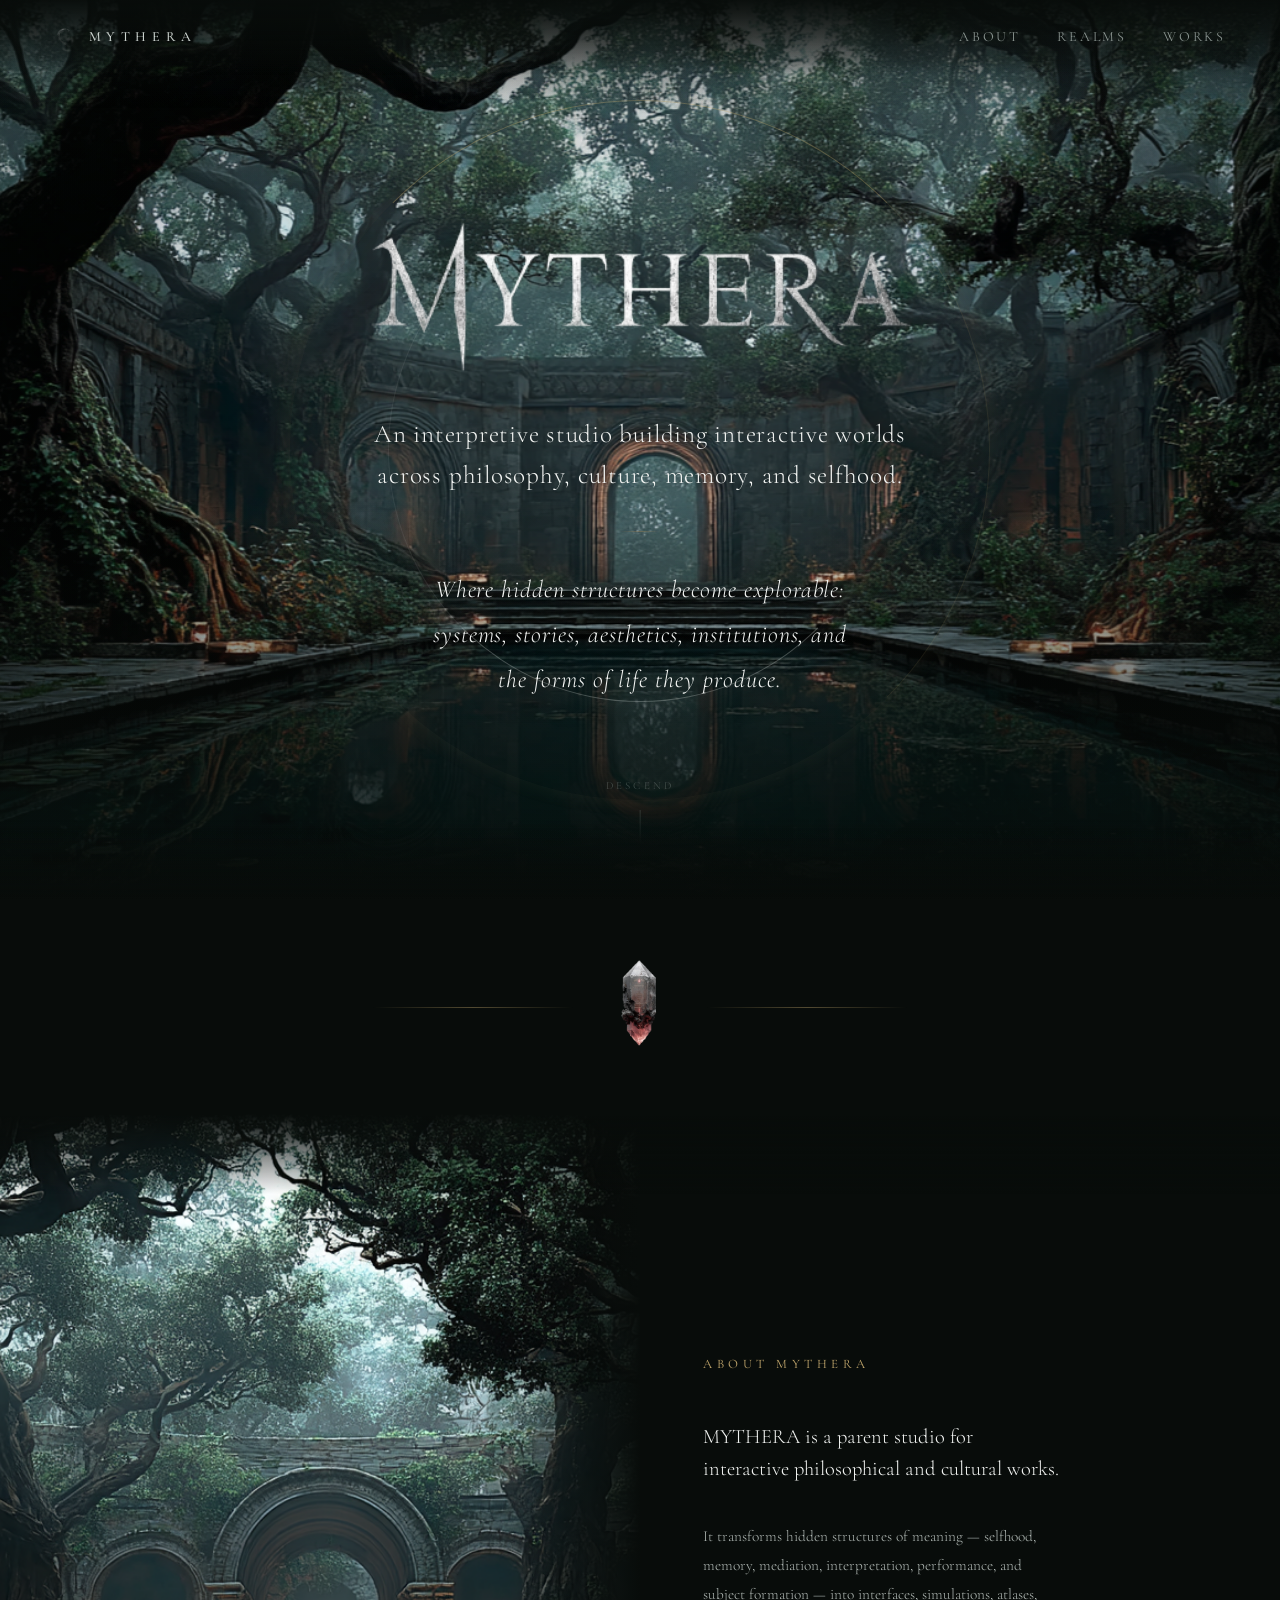
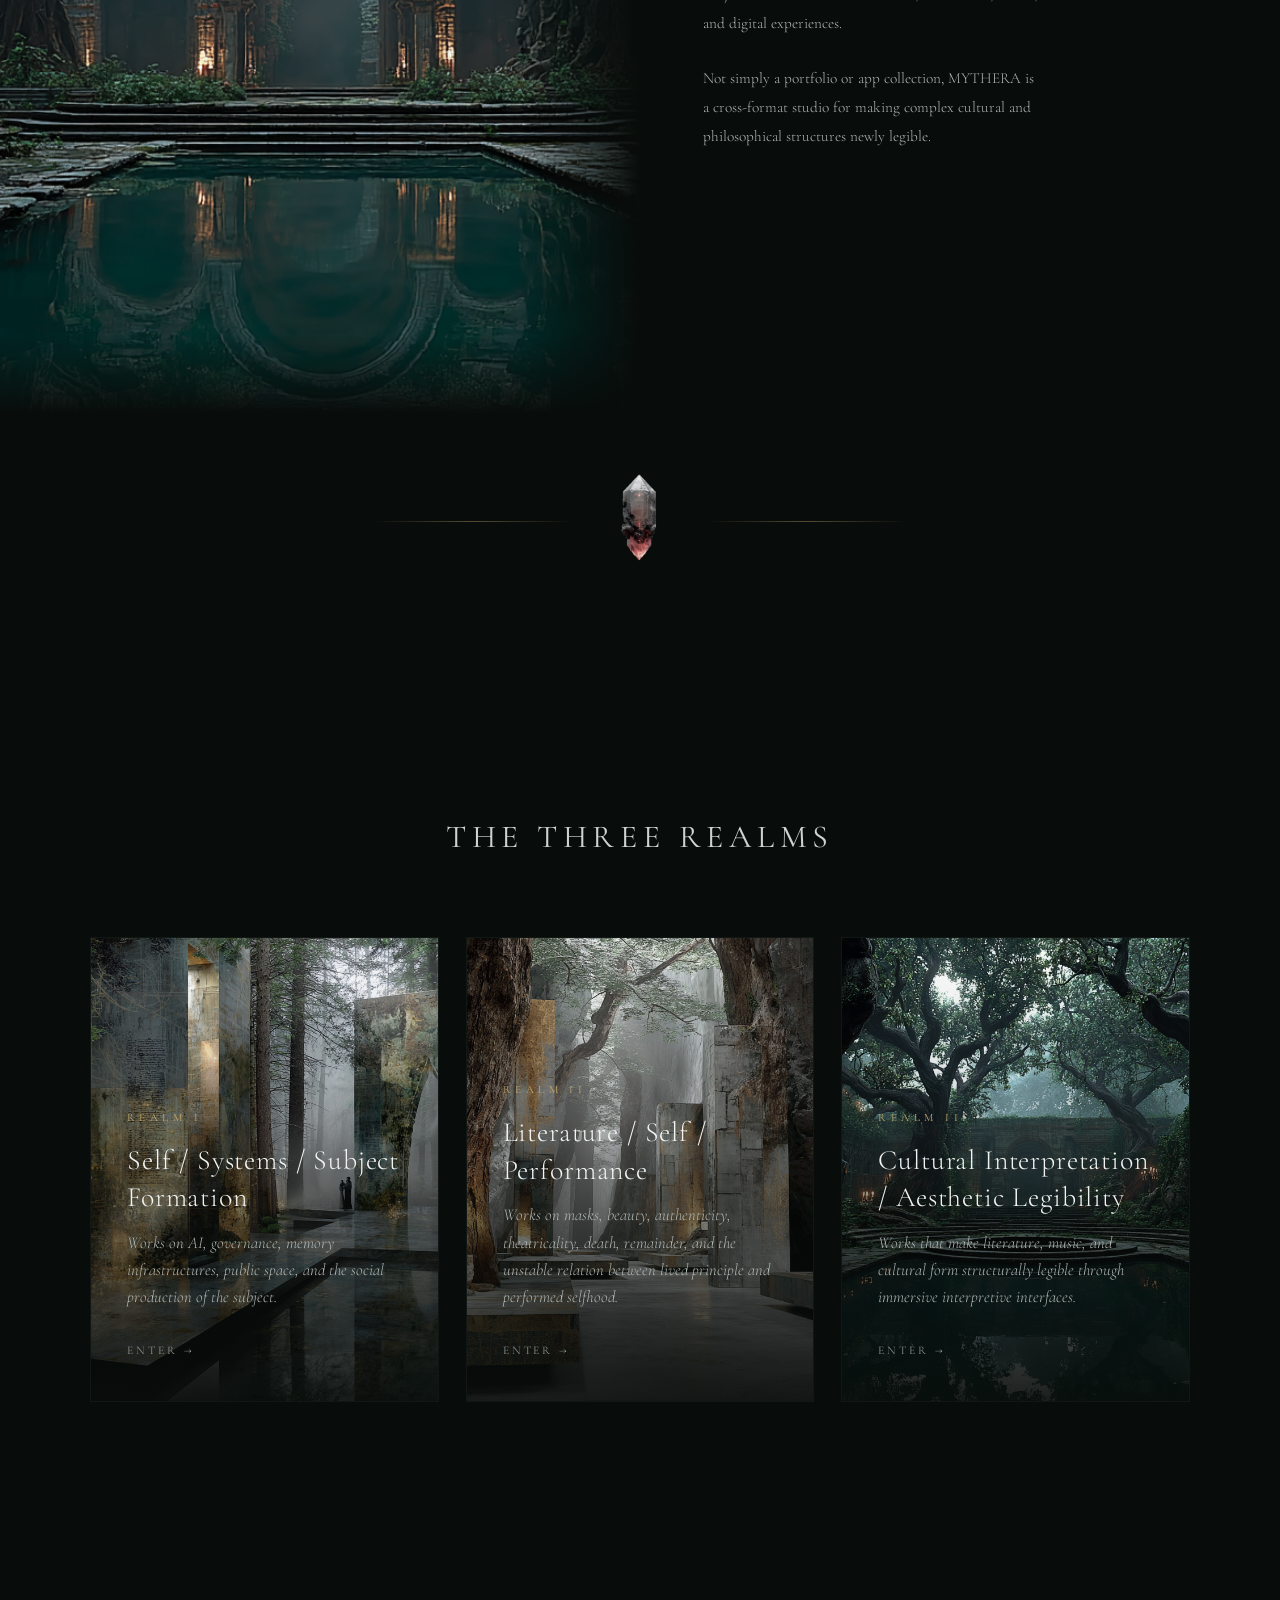
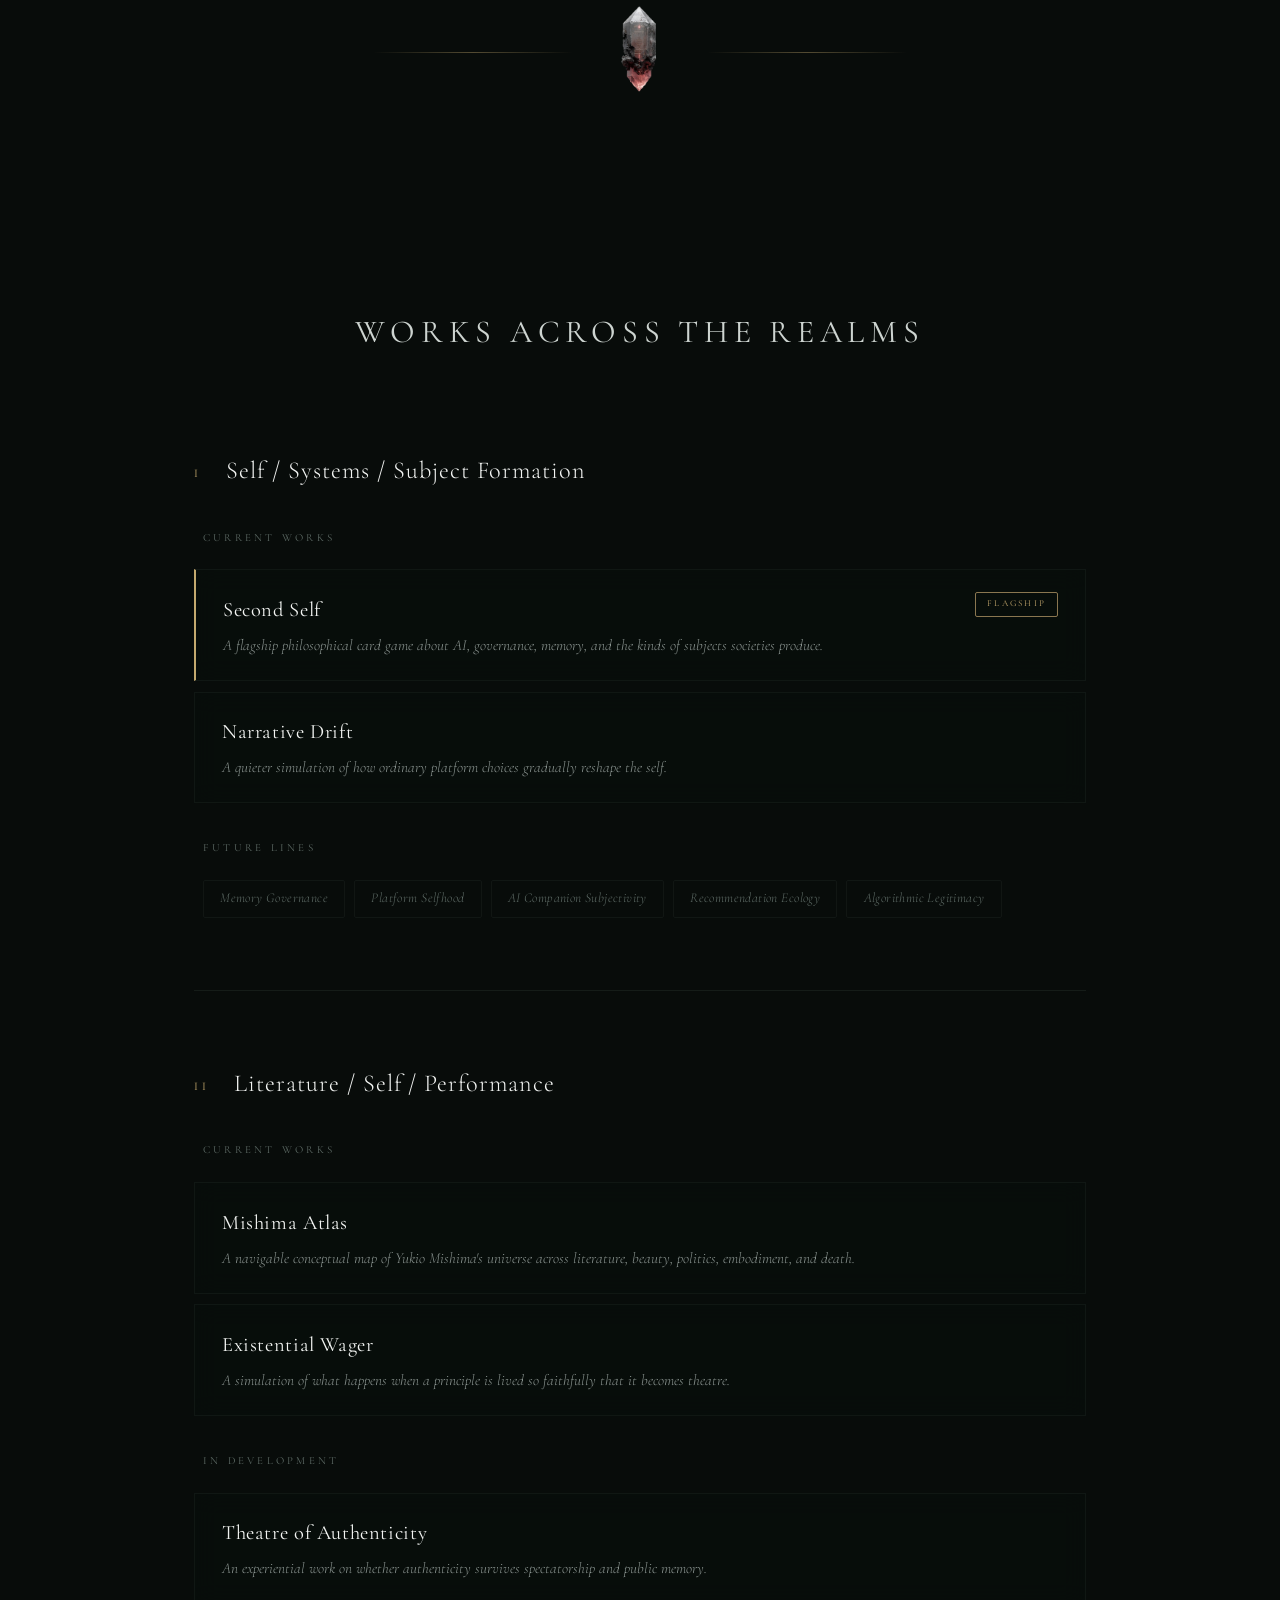
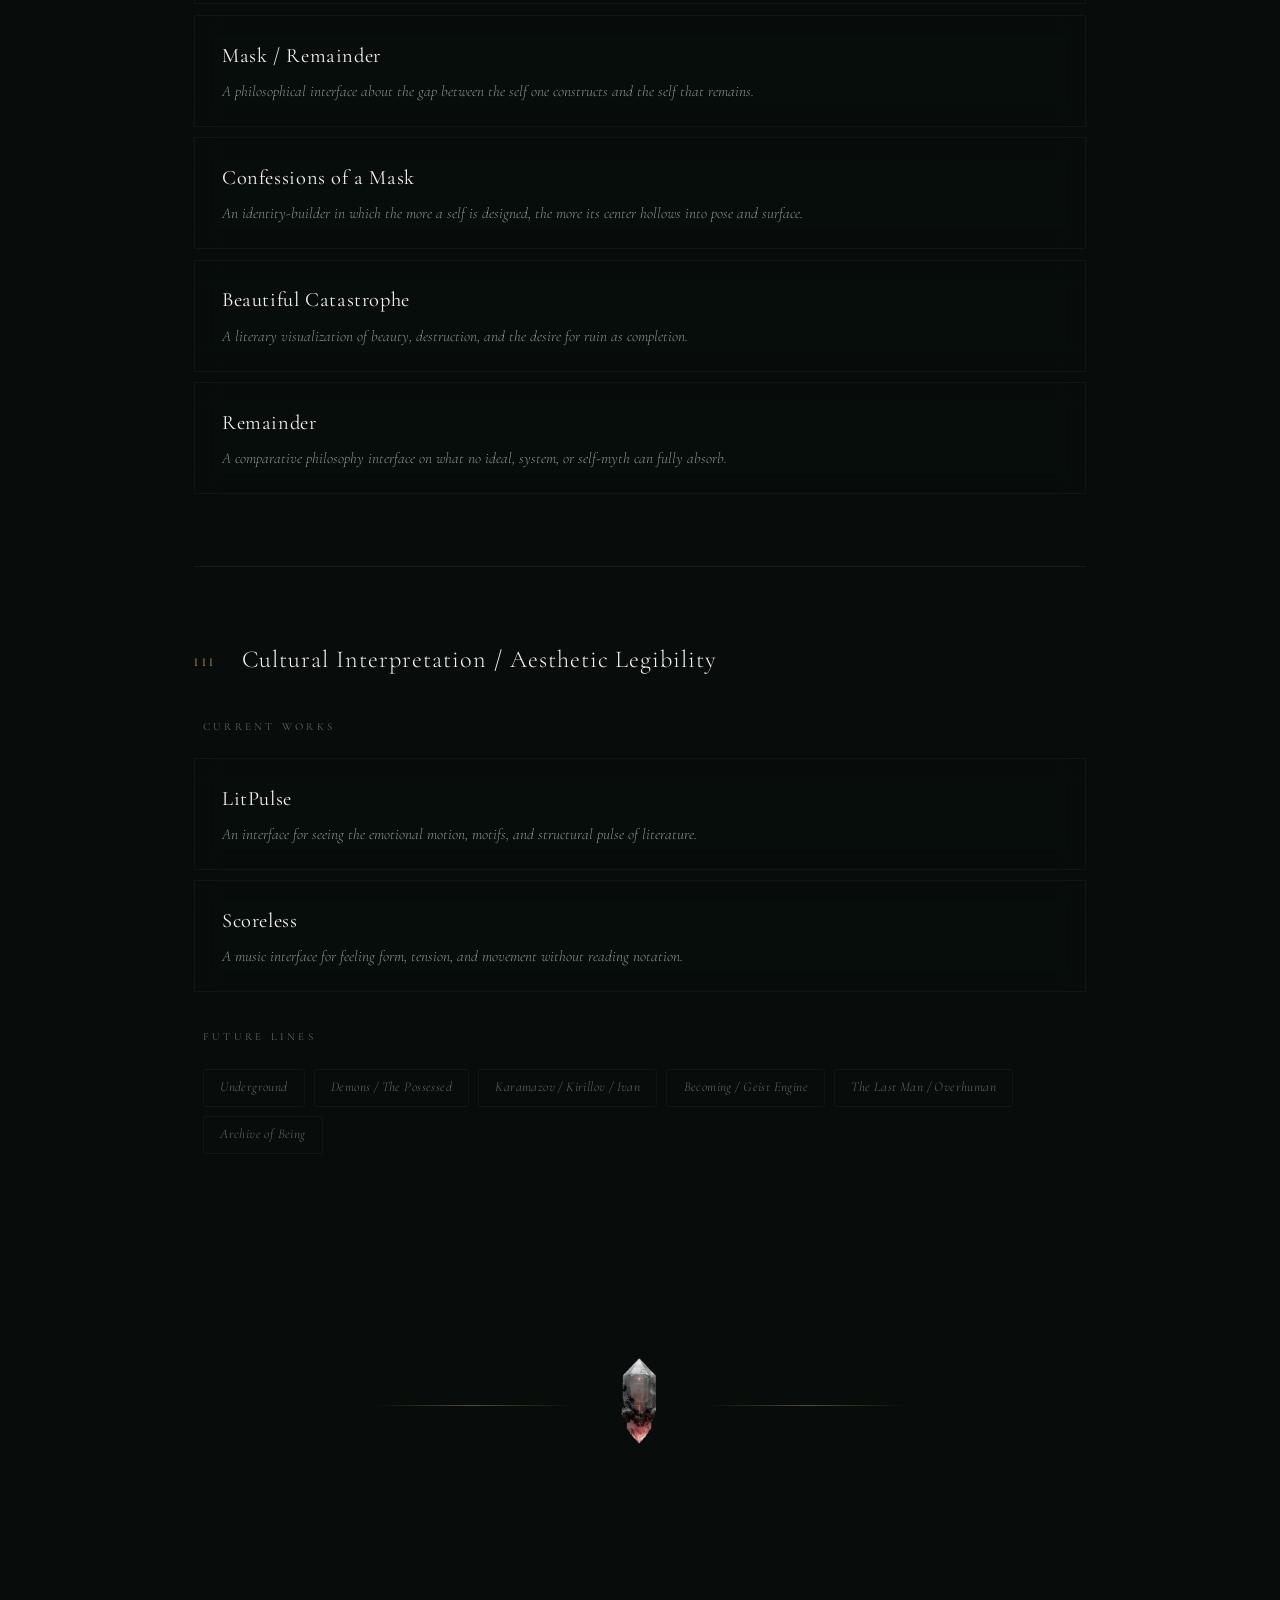
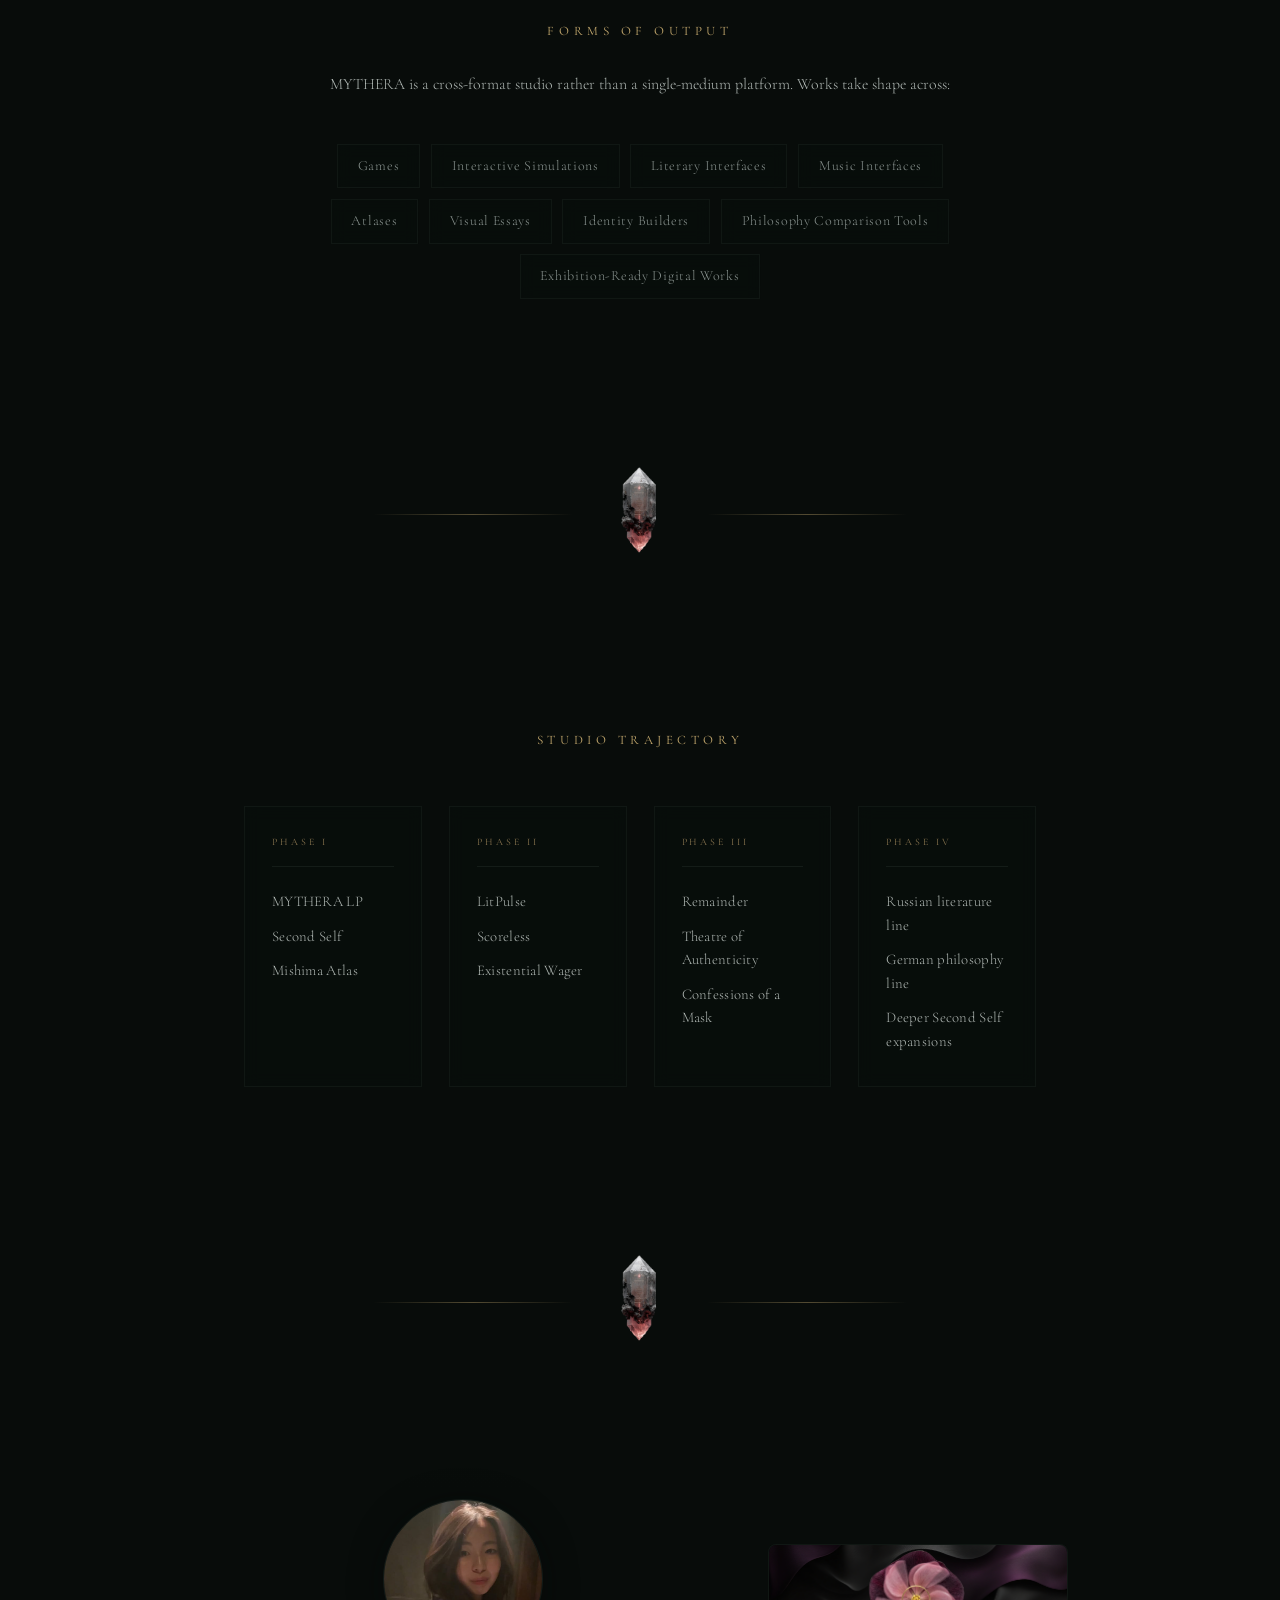
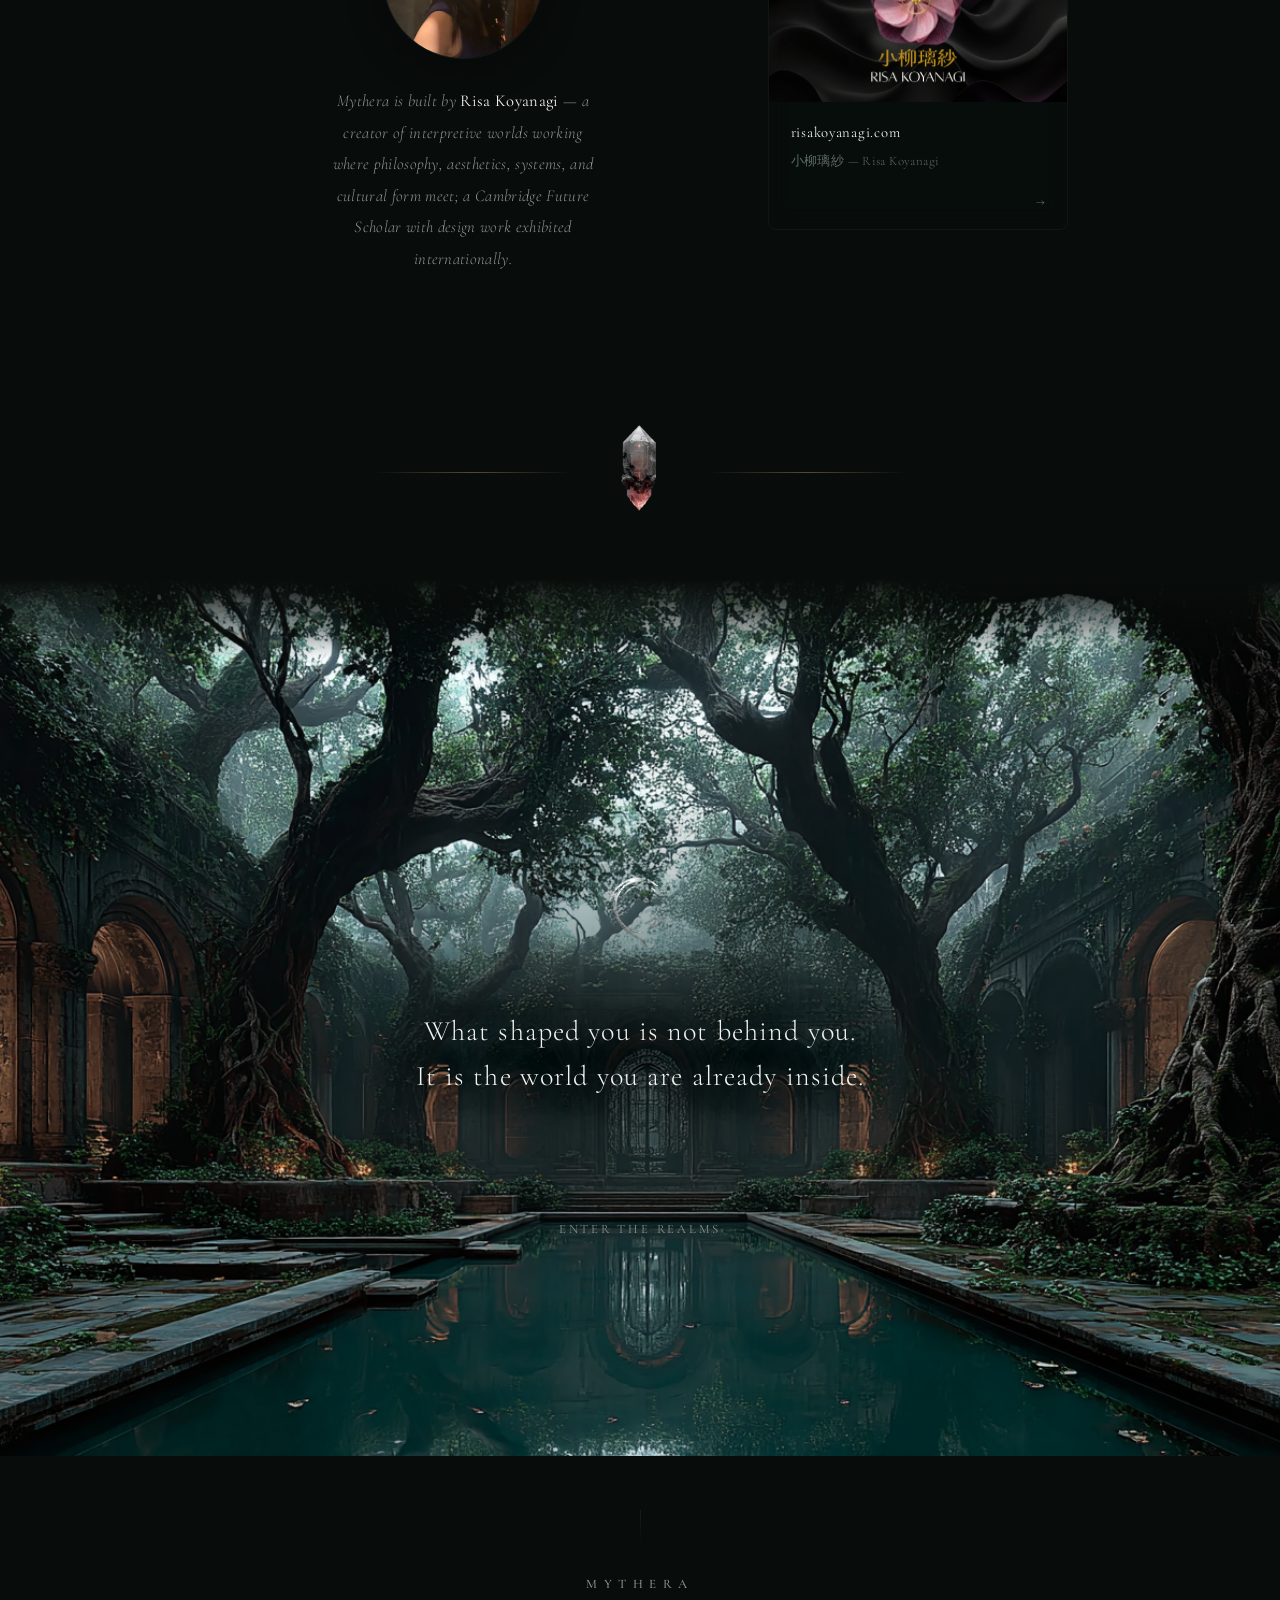
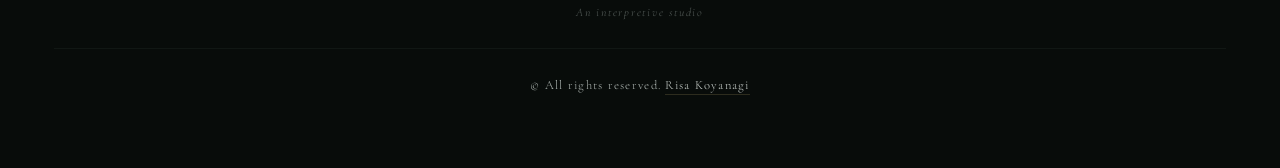
==== index.html @ d4ccab30 "Restructure homepage information architecture Replace Threshold + Condition with About MYTHERA secti" ====
<!DOCTYPE html>
<html lang="en">
<head>
  <meta charset="UTF-8">
  <meta name="viewport" content="width=device-width, initial-scale=1.0">
  <title>MYTHERA — An Interpretive Studio</title>
  <meta name="description" content="Mythera builds explorable worlds for the structures people live inside but cannot see — across philosophy, identity, literature, and cultural form.">
  <link rel="icon" type="image/png" href="public/images/logo.png">
  <link rel="apple-touch-icon" href="public/images/logo.png">
  <meta property="og:type" content="website">
  <meta property="og:title" content="MYTHERA">
  <meta property="og:description" content="Explorable worlds for the structures people live inside but cannot see.">
  <meta property="og:image" content="public/images/mythera-og.png">
  <meta property="og:image:width" content="1200">
  <meta property="og:image:height" content="630">
  <meta property="og:site_name" content="MYTHERA">
  <meta name="twitter:card" content="summary_large_image">
  <meta name="twitter:title" content="MYTHERA">
  <meta name="twitter:description" content="Explorable worlds for the structures people live inside but cannot see.">
  <meta name="twitter:image" content="public/images/mythera-og.png">
  <link rel="preconnect" href="https://fonts.googleapis.com">
  <link rel="preconnect" href="https://fonts.gstatic.com" crossorigin>
  <link href="https://fonts.googleapis.com/css2?family=Cormorant+Garamond:ital,wght@0,300;0,400;0,500;0,600;0,700;1,300;1,400&display=swap" rel="stylesheet">
  <link rel="stylesheet" href="styles.css">
</head>
<body>

  <div class="atmosphere" aria-hidden="true">
    <div class="atmosphere__top"></div>
    <div class="atmosphere__bottom"></div>
  </div>

  <nav class="nav">
    <a href="#" class="nav__logo" data-nav="home">
      <img src="public/images/logo.png" alt="" class="nav__logo-img">
      <span class="nav__wordmark">MYTHERA</span>
    </a>
    <div class="nav__links">
      <a href="#about" class="nav__link">About</a>
      <a href="#gateway" class="nav__link" data-nav="gateway">Realms</a>
      <a href="#works" class="nav__link" data-nav="works">Works</a>
    </div>
  </nav>

  <!-- ============================================================
       SURFACE — Scrollable entry
       ============================================================ -->
  <div class="surface" id="surface">

    <!-- HERO -->
    <section class="hero">
      <div class="hero__image" data-parallax="0.04"></div>
      <div class="hero__vignette"></div>
      <div class="hero__particles" aria-hidden="true">
        <span class="particle particle--1"></span>
        <span class="particle particle--2"></span>
        <span class="particle particle--3"></span>
        <span class="particle particle--4"></span>
        <span class="particle particle--5"></span>
        <span class="particle particle--6"></span>
        <span class="particle particle--7"></span>
        <span class="particle particle--8"></span>
      </div>
      <div class="hero__content" data-parallax="0.05">
        <div class="hero__orbit" aria-hidden="true">
          <span class="hero__orbit-ring hero__orbit-ring--1"></span>
          <span class="hero__orbit-ring hero__orbit-ring--2"></span>
        </div>
        <h1 class="hero__title">
          <img src="public/images/wordmark.png" alt="MYTHERA" class="hero__wordmark-img">
        </h1>
        <p class="hero__headline">An interpretive studio building interactive worlds<br>across philosophy, culture, memory, and selfhood.</p>
        <div class="hero__rule"></div>
        <p class="hero__subtitle">Where hidden structures become explorable:<br>systems, stories, aesthetics, institutions, and the forms of life they produce.</p>
      </div>
      <div class="hero__scroll-cue">
        <span class="hero__scroll-text">Descend</span>
        <div class="hero__scroll-line"></div>
      </div>
    </section>

    <div class="section-divider" aria-hidden="true">
      <div class="section-divider__line section-divider__line--left"></div>
      <img src="public/images/mythera-8.png" alt="" class="section-divider__img">
      <div class="section-divider__line section-divider__line--right"></div>
    </div>

    <!-- ABOUT MYTHERA -->
    <section class="about" id="about">
      <div class="about__image">
        <img src="public/images/mythera-3.png" alt="" class="about__img">
      </div>
      <div class="about__panel">
        <span class="about__label">About MYTHERA</span>

        <p class="about__text about__text--lead">
          MYTHERA is a parent studio for interactive philosophical and cultural works.
        </p>

        <p class="about__text">
          It transforms hidden structures of meaning &mdash; selfhood, memory, mediation, interpretation, performance, and subject formation &mdash; into interfaces, simulations, atlases, and digital experiences.
        </p>

        <p class="about__text">
          Not simply a portfolio or app collection, MYTHERA is a cross-format studio for making complex cultural and philosophical structures newly legible.
        </p>
      </div>
    </section>

    <div class="section-divider" aria-hidden="true">
      <div class="section-divider__line section-divider__line--left"></div>
      <img src="public/images/mythera-8.png" alt="" class="section-divider__img">
      <div class="section-divider__line section-divider__line--right"></div>
    </div>

    <!-- GATEWAY — Three Realms -->
    <section class="gateway" id="gateway">
      <h2 class="gateway__heading">The Three Realms</h2>

      <div class="gateway__portals">

        <button class="portal portal--1" data-realm="1" type="button">
          <div class="portal__image">
            <img src="public/images/mythera-1.png" alt="" class="portal__img">
          </div>
          <div class="portal__content">
            <span class="portal__index">Realm I</span>
            <h3 class="portal__title">Self / Systems / Subject Formation</h3>
            <p class="portal__hook">Works on AI, governance, memory infrastructures, public space, and the social production of the subject.</p>
            <span class="portal__cta">Enter &rarr;</span>
          </div>
        </button>

        <button class="portal portal--2" data-realm="2" type="button">
          <div class="portal__image">
            <img src="public/images/mythera-2.png" alt="" class="portal__img">
          </div>
          <div class="portal__content">
            <span class="portal__index">Realm II</span>
            <h3 class="portal__title">Literature / Self / Performance</h3>
            <p class="portal__hook">Works on masks, beauty, authenticity, theatricality, death, remainder, and the unstable relation between lived principle and performed selfhood.</p>
            <span class="portal__cta">Enter &rarr;</span>
          </div>
        </button>

        <button class="portal portal--3" data-realm="3" type="button">
          <div class="portal__image">
            <img src="public/images/mythera-6.png" alt="" class="portal__img">
          </div>
          <div class="portal__content">
            <span class="portal__index">Realm III</span>
            <h3 class="portal__title">Cultural Interpretation / Aesthetic Legibility</h3>
            <p class="portal__hook">Works that make literature, music, and cultural form structurally legible through immersive interpretive interfaces.</p>
            <span class="portal__cta">Enter &rarr;</span>
          </div>
        </button>

      </div>
    </section>

    <div class="section-divider" aria-hidden="true">
      <div class="section-divider__line section-divider__line--left"></div>
      <img src="public/images/mythera-8.png" alt="" class="section-divider__img">
      <div class="section-divider__line section-divider__line--right"></div>
    </div>

    <!-- WORKS ACROSS THE REALMS -->
    <section class="works-index" id="works">
      <h2 class="works-index__heading">Works Across the Realms</h2>

      <!-- Realm I -->
      <div class="works-index__realm">
        <h3 class="works-index__realm-title"><span class="works-index__realm-num">I</span> Self / Systems / Subject Formation</h3>

        <div class="works-index__group">
          <span class="works-index__group-label">Current Works</span>
          <div class="works-index__items">
            <div class="works-index__item works-index__item--flagship">
              <span class="works-index__item-title">Second Self</span>
              <span class="works-index__item-desc">A flagship philosophical card game about AI, governance, memory, and the kinds of subjects societies produce.</span>
              <span class="works-index__item-badge">Flagship</span>
            </div>
            <div class="works-index__item">
              <span class="works-index__item-title">Narrative Drift</span>
              <span class="works-index__item-desc">A quieter simulation of how ordinary platform choices gradually reshape the self.</span>
            </div>
          </div>
        </div>

        <div class="works-index__group">
          <span class="works-index__group-label">Future Lines</span>
          <div class="works-index__futures">
            <span class="works-index__future">Memory Governance</span>
            <span class="works-index__future">Platform Selfhood</span>
            <span class="works-index__future">AI Companion Subjectivity</span>
            <span class="works-index__future">Recommendation Ecology</span>
            <span class="works-index__future">Algorithmic Legitimacy</span>
          </div>
        </div>
      </div>

      <!-- Realm II -->
      <div class="works-index__realm">
        <h3 class="works-index__realm-title"><span class="works-index__realm-num">II</span> Literature / Self / Performance</h3>

        <div class="works-index__group">
          <span class="works-index__group-label">Current Works</span>
          <div class="works-index__items">
            <div class="works-index__item">
              <span class="works-index__item-title">Mishima Atlas</span>
              <span class="works-index__item-desc">A navigable conceptual map of Yukio Mishima's universe across literature, beauty, politics, embodiment, and death.</span>
            </div>
            <div class="works-index__item">
              <span class="works-index__item-title">Existential Wager</span>
              <span class="works-index__item-desc">A simulation of what happens when a principle is lived so faithfully that it becomes theatre.</span>
            </div>
          </div>
        </div>

        <div class="works-index__group">
          <span class="works-index__group-label">In Development</span>
          <div class="works-index__items">
            <div class="works-index__item">
              <span class="works-index__item-title">Theatre of Authenticity</span>
              <span class="works-index__item-desc">An experiential work on whether authenticity survives spectatorship and public memory.</span>
            </div>
            <div class="works-index__item">
              <span class="works-index__item-title">Mask / Remainder</span>
              <span class="works-index__item-desc">A philosophical interface about the gap between the self one constructs and the self that remains.</span>
            </div>
            <div class="works-index__item">
              <span class="works-index__item-title">Confessions of a Mask</span>
              <span class="works-index__item-desc">An identity-builder in which the more a self is designed, the more its center hollows into pose and surface.</span>
            </div>
            <div class="works-index__item">
              <span class="works-index__item-title">Beautiful Catastrophe</span>
              <span class="works-index__item-desc">A literary visualization of beauty, destruction, and the desire for ruin as completion.</span>
            </div>
            <div class="works-index__item">
              <span class="works-index__item-title">Remainder</span>
              <span class="works-index__item-desc">A comparative philosophy interface on what no ideal, system, or self-myth can fully absorb.</span>
            </div>
          </div>
        </div>
      </div>

      <!-- Realm III -->
      <div class="works-index__realm">
        <h3 class="works-index__realm-title"><span class="works-index__realm-num">III</span> Cultural Interpretation / Aesthetic Legibility</h3>

        <div class="works-index__group">
          <span class="works-index__group-label">Current Works</span>
          <div class="works-index__items">
            <div class="works-index__item">
              <span class="works-index__item-title">LitPulse</span>
              <span class="works-index__item-desc">An interface for seeing the emotional motion, motifs, and structural pulse of literature.</span>
            </div>
            <div class="works-index__item">
              <span class="works-index__item-title">Scoreless</span>
              <span class="works-index__item-desc">A music interface for feeling form, tension, and movement without reading notation.</span>
            </div>
          </div>
        </div>

        <div class="works-index__group">
          <span class="works-index__group-label">Future Lines</span>
          <div class="works-index__futures">
            <span class="works-index__future">Underground</span>
            <span class="works-index__future">Demons / The Possessed</span>
            <span class="works-index__future">Karamazov / Kirillov / Ivan</span>
            <span class="works-index__future">Becoming / Geist Engine</span>
            <span class="works-index__future">The Last Man / Overhuman</span>
            <span class="works-index__future">Archive of Being</span>
          </div>
        </div>
      </div>
    </section>

    <div class="section-divider" aria-hidden="true">
      <div class="section-divider__line section-divider__line--left"></div>
      <img src="public/images/mythera-8.png" alt="" class="section-divider__img">
      <div class="section-divider__line section-divider__line--right"></div>
    </div>

    <!-- FORMS OF OUTPUT -->
    <section class="forms" id="forms">
      <span class="forms__label">Forms of Output</span>
      <p class="forms__intro">MYTHERA is a cross-format studio rather than a single-medium platform. Works take shape across:</p>
      <div class="forms__grid">
        <span class="forms__item">Games</span>
        <span class="forms__item">Interactive Simulations</span>
        <span class="forms__item">Literary Interfaces</span>
        <span class="forms__item">Music Interfaces</span>
        <span class="forms__item">Atlases</span>
        <span class="forms__item">Visual Essays</span>
        <span class="forms__item">Identity Builders</span>
        <span class="forms__item">Philosophy Comparison Tools</span>
        <span class="forms__item">Exhibition-Ready Digital Works</span>
      </div>
    </section>

    <div class="section-divider" aria-hidden="true">
      <div class="section-divider__line section-divider__line--left"></div>
      <img src="public/images/mythera-8.png" alt="" class="section-divider__img">
      <div class="section-divider__line section-divider__line--right"></div>
    </div>

    <!-- STUDIO TRAJECTORY -->
    <section class="trajectory" id="trajectory">
      <span class="trajectory__label">Studio Trajectory</span>

      <div class="trajectory__phases">
        <div class="trajectory__phase">
          <span class="trajectory__phase-num">Phase I</span>
          <ul class="trajectory__list">
            <li class="trajectory__item">MYTHERA LP</li>
            <li class="trajectory__item">Second Self</li>
            <li class="trajectory__item">Mishima Atlas</li>
          </ul>
        </div>

        <div class="trajectory__phase">
          <span class="trajectory__phase-num">Phase II</span>
          <ul class="trajectory__list">
            <li class="trajectory__item">LitPulse</li>
            <li class="trajectory__item">Scoreless</li>
            <li class="trajectory__item">Existential Wager</li>
          </ul>
        </div>

        <div class="trajectory__phase">
          <span class="trajectory__phase-num">Phase III</span>
          <ul class="trajectory__list">
            <li class="trajectory__item">Remainder</li>
            <li class="trajectory__item">Theatre of Authenticity</li>
            <li class="trajectory__item">Confessions of a Mask</li>
          </ul>
        </div>

        <div class="trajectory__phase">
          <span class="trajectory__phase-num">Phase IV</span>
          <ul class="trajectory__list">
            <li class="trajectory__item">Russian literature line</li>
            <li class="trajectory__item">German philosophy line</li>
            <li class="trajectory__item">Deeper Second Self expansions</li>
          </ul>
        </div>
      </div>
    </section>

    <div class="section-divider" aria-hidden="true">
      <div class="section-divider__line section-divider__line--left"></div>
      <img src="public/images/mythera-8.png" alt="" class="section-divider__img">
      <div class="section-divider__line section-divider__line--right"></div>
    </div>

    <!-- ORIGIN — Creator signature -->
    <section class="origin">
      <div class="origin__left">
        <div class="origin__profile">
          <img src="public/images/profile.jpg" alt="Risa Koyanagi" class="origin__profile-img">
        </div>
        <p class="origin__text">
          Mythera is built by <strong class="origin__name">Risa Koyanagi</strong> — a creator of interpretive worlds working where philosophy, aesthetics, systems, and cultural form meet; a Cambridge Future Scholar with design work exhibited internationally.
        </p>
      </div>
      <a href="https://risakoyanagi.com" target="_blank" rel="noopener" class="origin__card">
        <img src="public/images/risa koyanagi og.png" alt="" class="origin__card-img">
        <div class="origin__card-body">
          <span class="origin__card-title">risakoyanagi.com</span>
          <span class="origin__card-desc">小柳璃紗 — Risa Koyanagi</span>
        </div>
        <span class="origin__card-arrow">&rarr;</span>
      </a>
    </section>

    <div class="section-divider" aria-hidden="true">
      <div class="section-divider__line section-divider__line--left"></div>
      <img src="public/images/mythera-8.png" alt="" class="section-divider__img">
      <div class="section-divider__line section-divider__line--right"></div>
    </div>

    <!-- CLOSING -->
    <section class="closing">
      <div class="closing__bg" aria-hidden="true">
        <img src="public/images/mythera-4.png" alt="" class="closing__bg-img">
      </div>
      <div class="closing__inner">
        <img src="public/images/logo.png" alt="" class="closing__mark">
        <p class="closing__statement">What shaped you is not behind you.<br>It is the world you are already inside.</p>
        <div class="closing__rule"></div>
        <div class="closing__links">
          <a href="#" class="closing__link" data-nav="gateway">Enter the Realms</a>
        </div>
      </div>
    </section>

    <footer class="footer">
      <div class="footer__rule"></div>
      <p class="footer__text">MYTHERA</p>
      <p class="footer__sub">An interpretive studio</p>
      <div class="footer__signature">
        <p class="footer__rights">&copy; All rights reserved. <a href="https://risakoyanagi.com" target="_blank" rel="noopener" class="footer__author-link">Risa Koyanagi</a></p>
      </div>
    </footer>

  </div>


  <!-- ============================================================
       DEPTH — Realm chambers
       ============================================================ -->
  <div class="depth" id="depth" aria-hidden="true">

    <button class="depth__back" type="button" data-back>
      <span class="depth__back-arrow">&larr;</span>
      <span class="depth__back-text">Return</span>
    </button>

    <!-- Realm navigation inside depth -->
    <div class="depth__realms-nav">
      <button class="depth__realm-link" data-realm="1" type="button">I</button>
      <button class="depth__realm-link" data-realm="2" type="button">II</button>
      <button class="depth__realm-link" data-realm="3" type="button">III</button>
    </div>

    <!-- ====== CHAMBER 1 — Self & Systems ====== -->
    <div class="chamber chamber--1" data-chamber="1">
      <div class="chamber__bg">
        <img src="public/images/mythera-1.png" alt="" class="chamber__bg-img">
      </div>
      <div class="chamber__overlay chamber__overlay--1"></div>

      <div class="chamber__intro">
        <span class="chamber__index">Realm I</span>
        <h2 class="chamber__title">Systems, Memory &amp;<br>the Making of the Self</h2>
        <p class="chamber__address">No one becomes a self in isolation. We are composed through schools, interfaces, platforms, states, institutions, and routines that feel external until we recognize how deeply they live within us. This realm makes visible the systems that do not simply regulate subjects, but produce them.</p>
      </div>

      <div class="chamber__works">
        <h3 class="chamber__works-label">Works</h3>

        <button class="node" data-work="second-self" type="button">
          <span class="node__format">Strategy Interface</span>
          <span class="node__title">Second Self</span>
          <span class="node__hook">Design institutional systems and watch them shape the subjects who must live inside them.</span>
        </button>

        <button class="node" data-work="narrative-drift" type="button">
          <span class="node__format">Simulation of Drift</span>
          <span class="node__title">Narrative Drift</span>
          <span class="node__hook">Make ordinary choices. Watch patterns accumulate. Discover that transformation rarely arrives as crisis.</span>
        </button>

        <button class="node" data-work="existential-wager" type="button">
          <span class="node__format">Philosophical Simulation</span>
          <span class="node__title">Existential Wager</span>
          <span class="node__hook">Commit to an ideal without reserve. Discover whether fidelity becomes theatre.</span>
        </button>
      </div>

      <div class="workview" data-workview="second-self">
        <button class="workview__close" data-close-work type="button">&times;</button>
        <span class="workview__format">Strategy Interface</span>
        <h3 class="workview__title">Second Self</h3>
        <p class="workview__experience">You design institutional systems — education, surveillance, algorithmic curation, civic infrastructure — and watch them begin to shape the kinds of subjects who must live inside them.</p>
        <p class="workview__tension">The tension is simple and brutal: the more governable a system becomes, the narrower the freedom of the selves it produces. You are asked not only what kind of system you would build, but what kind of human it would require.</p>
      </div>

      <div class="workview" data-workview="narrative-drift">
        <button class="workview__close" data-close-work type="button">&times;</button>
        <span class="workview__format">Simulation of Drift</span>
        <h3 class="workview__title">Narrative Drift</h3>
        <p class="workview__experience">You make ordinary choices. What to read. What to skip. What to reward. What to forget. Nothing feels decisive. Then time passes. Patterns accumulate. A self takes form.</p>
        <p class="workview__tension">The discovery is that transformation rarely arrives as crisis. More often it arrives as repetition. Drift works precisely because it feels too small to notice while it is happening.</p>
      </div>

      <div class="workview" data-workview="existential-wager">
        <button class="workview__close" data-close-work type="button">&times;</button>
        <span class="workview__format">Philosophical Simulation</span>
        <h3 class="workview__title">Existential Wager</h3>
        <p class="workview__experience">You choose an ideal — truth, beauty, justice, authenticity — and commit to it without reserve. The simulation tests that commitment across escalating situations, each forcing the ideal into action.</p>
        <p class="workview__tension">The wager is whether devotion to an ideal can remain living conviction once it becomes habit, posture, or doctrine. At what point does fidelity become theatre? At what point was it always theatre?</p>
      </div>
    </div>

    <!-- ====== CHAMBER 2 — Literature & Performance ====== -->
    <div class="chamber chamber--2" data-chamber="2">
      <div class="chamber__bg">
        <img src="public/images/mythera-2.png" alt="" class="chamber__bg-img">
      </div>
      <div class="chamber__overlay chamber__overlay--2"></div>

      <div class="chamber__intro">
        <span class="chamber__index">Realm II</span>
        <h2 class="chamber__title">Literature, Performance &amp;<br>the Unfinished Self</h2>
        <p class="chamber__address">This realm inhabits the unstable border between confession and construction, sincerity and performance, personhood and role. It asks what happens when identity is not something one possesses, but something one enacts — repeatedly, aesthetically, and often before an audience.</p>
      </div>

      <div class="chamber__works">
        <h3 class="chamber__works-label">Works</h3>

        <button class="node" data-work="mishima-atlas" type="button">
          <span class="node__format">Atlas / Interpretation Interface</span>
          <span class="node__title">Mishima Atlas</span>
          <span class="node__hook">Move through beauty, death, politics, and spectacle as one contested terrain. To read it is already to take a position.</span>
        </button>

        <button class="node" data-work="existential-wager-2" type="button">
          <span class="node__format">Philosophical Simulation</span>
          <span class="node__title">Existential Wager</span>
          <span class="node__hook">The more sincerely you try to appear sincere, the more sincerity itself becomes unstable.</span>
        </button>
      </div>

      <div class="workview" data-workview="mishima-atlas">
        <button class="workview__close" data-close-work type="button">&times;</button>
        <span class="workview__format">Atlas / Interpretation Interface</span>
        <h3 class="workview__title">Mishima Atlas</h3>
        <p class="workview__experience">You move through the territories of Mishima's world — beauty, death, politics, spectacle, emperor, remainder — as an interpretive landscape. Writing, action, contradiction, and afterlife appear not as separate topics, but as one contested terrain.</p>
        <p class="workview__tension">The encounter is with a life that refused to separate art from action, performance from conviction, or aesthetics from danger. You cannot map this world from nowhere. To read it is already to take a position within it.</p>
      </div>

      <div class="workview" data-workview="existential-wager-2">
        <button class="workview__close" data-close-work type="button">&times;</button>
        <span class="workview__format">Philosophical Simulation</span>
        <h3 class="workview__title">Existential Wager</h3>
        <p class="workview__experience">Here the wager turns specifically toward performance. The more visibly you enact your commitment, the more commitment begins to resemble theatre. The more sincerely you try to appear sincere, the more sincerity itself becomes unstable.</p>
        <p class="workview__tension">This realm asks whether the self can ever stand outside its own staging — or whether every ideal, once lived publicly, acquires a mask.</p>
      </div>
    </div>

    <!-- ====== CHAMBER 3 — Aesthetic Legibility ====== -->
    <div class="chamber chamber--3" data-chamber="3">
      <div class="chamber__bg">
        <img src="public/images/mythera-6.png" alt="" class="chamber__bg-img">
      </div>
      <div class="chamber__overlay chamber__overlay--3"></div>

      <div class="chamber__intro">
        <span class="chamber__index">Realm III</span>
        <h2 class="chamber__title">Aesthetics, Interpretation &amp;<br>Cultural Form</h2>
        <p class="chamber__address">You have always felt what literature and music do. What is harder to see is how they do it. This realm builds interpretive instruments for perceiving the hidden architecture of cultural form: rhythm, tension, pacing, repetition, release, tonal pressure, emotional design. Not by reducing art to data, but by making form experientially legible.</p>
      </div>

      <div class="chamber__works">
        <h3 class="chamber__works-label">Works</h3>

        <button class="node" data-work="litpulse" type="button">
          <span class="node__format">Literary Interface</span>
          <span class="node__title">LitPulse</span>
          <span class="node__hook">Enter a literary work as a field of movement. What feels intuitive while reading becomes newly visible as structure.</span>
        </button>

        <button class="node" data-work="scoreless" type="button">
          <span class="node__format">Music Interface</span>
          <span class="node__title">Scoreless</span>
          <span class="node__hook">Encounter music as navigable space. Legibility emerges without score-reading or specialist expertise.</span>
        </button>
      </div>

      <div class="workview" data-workview="litpulse">
        <button class="workview__close" data-close-work type="button">&times;</button>
        <span class="workview__format">Literary Interface</span>
        <h3 class="workview__title">LitPulse</h3>
        <p class="workview__experience">You enter a literary work as a field of movement. Rhythm becomes visible. Tension becomes spatial. Pacing becomes something you can cross, inhabit, and compare.</p>
        <p class="workview__tension">The insight is that literature does not move us by content alone. It moves through arrangement, pressure, delay, recurrence, and form. What feels intuitive while reading becomes newly visible as structure.</p>
      </div>

      <div class="workview" data-workview="scoreless">
        <button class="workview__close" data-close-work type="button">&times;</button>
        <span class="workview__format">Music Interface</span>
        <h3 class="workview__title">Scoreless</h3>
        <p class="workview__experience">You listen to music and encounter its form as space. Not notation. Not waveform. A navigable architecture of tension, variation, return, suspension, and release.</p>
        <p class="workview__tension">The shift is simple but irreversible: music stops being only something you receive in time and becomes something you inhabit as structure. Legibility emerges without requiring score-reading, technical training, or specialist expertise.</p>
      </div>
    </div>

  </div>

  <script src="main.js"></script>
</body>
</html>
---- styles.css ----
/* =============================================
   MYTHERA — Immersive Click-Based Experience
   ============================================= */

:root {
  --color-bg:          #080c0a;
  --color-bg-deep:     #050807;
  --color-glass:       rgba(8, 14, 12, 0.65);
  --color-glass-light: rgba(12, 20, 17, 0.5);
  --color-glass-edge:  rgba(80, 100, 90, 0.12);
  --color-text:        #d8dcd9;
  --color-text-body:   #b0b8b4;
  --color-text-dim:    #8a9490;
  --color-text-muted:  #5e6b66;
  --color-text-bright: #f2f4f2;
  --color-silver:      #cdd4d0;
  --color-accent:      #c4a96e;
  --color-accent-dim:  #8a7650;
  --color-border:      rgba(80, 100, 90, 0.18);
  --font-serif: 'Cormorant Garamond', 'Georgia', 'Times New Roman', serif;
  --transition-view: 0.8s cubic-bezier(0.4, 0, 0.2, 1);
}

/* Reset */
*, *::before, *::after { margin: 0; padding: 0; box-sizing: border-box; }
html { font-size: 18px; -webkit-font-smoothing: antialiased; }
body { font-family: var(--font-serif); background: var(--color-bg); color: var(--color-text); line-height: 1.75; overflow-x: hidden; }
::selection { background: rgba(196, 169, 110, 0.25); color: var(--color-text-bright); }
a { color: inherit; text-decoration: none; }
button { font: inherit; color: inherit; background: none; border: none; cursor: pointer; }
img { display: block; max-width: 100%; }


/* ============================================
   ATMOSPHERE
   ============================================ */
.atmosphere { position: fixed; inset: 0; pointer-events: none; z-index: 60; }
.atmosphere__top { position: absolute; top: 0; left: 0; right: 0; height: 12vh; background: linear-gradient(to bottom, rgba(8,12,10,0.6), transparent); }
.atmosphere__bottom { position: absolute; bottom: 0; left: 0; right: 0; height: 8vh; background: linear-gradient(to top, rgba(8,12,10,0.5), transparent); }


/* ============================================
   NAV
   ============================================ */
.nav { position: fixed; top: 0; left: 0; right: 0; z-index: 100; display: flex; justify-content: space-between; align-items: center; padding: 1.4rem 3rem; background: linear-gradient(to bottom, rgba(8,12,10,0.95), rgba(8,12,10,0.3) 80%, transparent); transition: opacity 0.6s; }
.nav__logo { display: flex; align-items: center; gap: 0.7rem; }
.nav__logo-img { width: 22px; height: 22px; object-fit: contain; opacity: 0.5; transition: opacity 0.6s; }
.nav__logo:hover .nav__logo-img { opacity: 0.8; }
.nav__wordmark { font-size: 0.78rem; font-weight: 500; letter-spacing: 0.4em; color: var(--color-silver); }
.nav__links { display: flex; gap: 2rem; }
.nav__link { font-size: 0.78rem; font-weight: 400; letter-spacing: 0.2em; text-transform: uppercase; color: var(--color-text-dim); transition: color 0.6s; }
.nav__link:hover { color: var(--color-text-bright); }


/* ============================================
   VIEW SYSTEM — Surface vs Depth
   ============================================ */

.surface {
  transition: opacity var(--transition-view), transform var(--transition-view);
}

.depth {
  position: fixed;
  inset: 0;
  z-index: 55;
  opacity: 0;
  pointer-events: none;
  transition: opacity var(--transition-view);
  overflow-y: auto;
}

/* When depth is active */
body.in-depth .surface {
  opacity: 0;
  pointer-events: none;
  transform: scale(0.97);
}

body.in-depth .depth {
  opacity: 1;
  pointer-events: auto;
}

body.in-depth {
  overflow: hidden;
}

/* Back button */
.depth__back {
  position: fixed;
  top: 1.6rem; left: 3rem;
  z-index: 110;
  display: flex; align-items: center; gap: 0.6rem;
  opacity: 0;
  transition: opacity 0.6s 0.3s, color 0.5s;
  pointer-events: none;
  color: var(--color-text-muted);
}

body.in-depth .depth__back {
  opacity: 1;
  pointer-events: auto;
}

.depth__back:hover { color: var(--color-silver); }
.depth__back-arrow { font-size: 1.1rem; }
.depth__back-text { font-size: 0.68rem; letter-spacing: 0.2em; text-transform: uppercase; }

/* Realm nav within depth */
.depth__realms-nav {
  position: fixed;
  top: 1.6rem; right: 3rem;
  z-index: 110;
  display: flex; gap: 1.2rem;
  opacity: 0; pointer-events: none;
  transition: opacity 0.6s 0.3s;
}

body.in-depth .depth__realms-nav {
  opacity: 1; pointer-events: auto;
}

.depth__realm-link {
  font-size: 0.65rem; font-weight: 400;
  letter-spacing: 0.3em;
  color: var(--color-text-muted);
  transition: color 0.5s;
  padding: 0.3rem 0;
}

.depth__realm-link:hover,
.depth__realm-link.is-active {
  color: var(--color-accent);
}


/* ============================================
   HERO
   ============================================ */
.hero {
  position: relative;
  min-height: 100vh;
  display: flex; align-items: center; justify-content: center;
  text-align: center; overflow: hidden;
}

.hero__image {
  position: absolute; inset: -6% -3%;
  background: url('public/images/mythera-5.png') center 35% / cover no-repeat;
  will-change: transform;
}

.hero__vignette {
  position: absolute; inset: 0; z-index: 1;
  background:
    radial-gradient(ellipse 70% 60% at 50% 45%, transparent 30%, rgba(8,12,10,0.35) 100%),
    linear-gradient(180deg, rgba(8,12,10,0.1) 0%, transparent 25%, transparent 55%, rgba(8,12,10,0.85) 100%);
}

/* Floating particles */
.hero__particles {
  position: absolute; inset: 0; z-index: 1;
  pointer-events: none;
  overflow: hidden;
}

.particle {
  position: absolute;
  width: 4px; height: 4px;
  border-radius: 50%;
  background: var(--color-accent);
  box-shadow: 0 0 8px 2px rgba(196,169,110,0.4);
  opacity: 0;
}

.particle--1 { left: 15%; top: 30%; animation: particleFloat 8s 0s ease-in-out infinite; }
.particle--2 { left: 80%; top: 25%; animation: particleFloat 10s 1.5s ease-in-out infinite; background: var(--color-silver); box-shadow: 0 0 8px 2px rgba(205,212,208,0.4); }
.particle--3 { left: 25%; top: 65%; animation: particleFloat 9s 3s ease-in-out infinite; }
.particle--4 { left: 70%; top: 70%; animation: particleFloat 11s 2s ease-in-out infinite; background: var(--color-silver); box-shadow: 0 0 8px 2px rgba(205,212,208,0.4); }
.particle--5 { left: 45%; top: 20%; animation: particleFloat 7s 4s ease-in-out infinite; width: 5px; height: 5px; }
.particle--6 { left: 55%; top: 75%; animation: particleFloat 12s 0.5s ease-in-out infinite; background: var(--color-silver); box-shadow: 0 0 8px 2px rgba(205,212,208,0.4); }
.particle--7 { left: 10%; top: 50%; animation: particleFloat 9s 2.5s ease-in-out infinite; }
.particle--8 { left: 88%; top: 48%; animation: particleFloat 10s 3.5s ease-in-out infinite; background: var(--color-silver); box-shadow: 0 0 8px 2px rgba(205,212,208,0.4); }

@keyframes particleFloat {
  0%   { opacity: 0; transform: translateY(0) scale(1); }
  15%  { opacity: 1; }
  50%  { opacity: 0.6; transform: translateY(-50px) scale(1.8); }
  85%  { opacity: 1; }
  100% { opacity: 0; transform: translateY(-100px) scale(1); }
}

/* Orbit rings around title */
.hero__orbit {
  position: absolute;
  top: 50%; left: 50%;
  transform: translate(-50%, -50%);
  width: clamp(340px, 55vw, 700px);
  height: clamp(340px, 55vw, 700px);
  pointer-events: none;
}

.hero__orbit-ring {
  position: absolute;
  inset: 0;
  border-radius: 50%;
  border: 1.5px solid transparent;
}

.hero__orbit-ring--1 {
  border-top-color: rgba(196,169,110,0.35);
  border-right-color: rgba(196,169,110,0.12);
  box-shadow: 0 0 20px rgba(196,169,110,0.08);
  animation: orbitSpin 25s linear infinite;
}

.hero__orbit-ring--2 {
  inset: 14%;
  border-bottom-color: rgba(205,212,208,0.3);
  border-left-color: rgba(205,212,208,0.1);
  box-shadow: 0 0 20px rgba(205,212,208,0.06);
  animation: orbitSpin 35s linear infinite reverse;
}

@keyframes orbitSpin {
  from { transform: rotate(0deg); }
  to   { transform: rotate(360deg); }
}

.hero__content { position: relative; z-index: 2; padding: 0 2rem; will-change: transform; }

.hero__wordmark-img {
  width: clamp(260px, 44vw, 560px); height: auto; margin: 0 auto;
  filter: drop-shadow(0 0 80px rgba(196,169,110,0.08)) drop-shadow(0 4px 30px rgba(8,12,10,0.4));
}

.hero__headline {
  font-size: clamp(1rem, 2vw, 1.4rem); font-weight: 300;
  color: var(--color-text-bright); letter-spacing: 0.03em; line-height: 1.6;
  max-width: 48ch; margin: 2rem auto 0;
  text-shadow: 0 2px 20px rgba(8,12,10,0.9), 0 0 50px rgba(8,12,10,0.6);
}

.hero__rule { width: 40px; height: 1px; background: linear-gradient(to right, transparent, var(--color-accent-dim), transparent); margin: 2rem auto; opacity: 0.5; }

.hero__subtitle {
  font-size: clamp(1.1rem, 2vw, 1.35rem); font-weight: 300; font-style: italic;
  color: var(--color-text-bright); letter-spacing: 0.04em; line-height: 1.85;
  max-width: 40ch; margin: 0 auto;
  text-shadow: 0 2px 20px rgba(8,12,10,0.9), 0 0 50px rgba(8,12,10,0.6);
}

.hero__scroll-cue {
  position: absolute; bottom: 3rem; left: 50%; transform: translateX(-50%);
  display: flex; flex-direction: column; align-items: center; gap: 0.8rem; z-index: 2;
  animation: scrollPulse 5s ease-in-out infinite;
}
.hero__scroll-text { font-size: 0.6rem; letter-spacing: 0.3em; text-transform: uppercase; color: var(--color-text-dim); }
.hero__scroll-line { width: 1px; height: 36px; background: linear-gradient(to bottom, var(--color-text-muted), transparent); }

@keyframes scrollPulse {
  0%, 100% { opacity: 0.4; transform: translateX(-50%); }
  50% { opacity: 0.15; transform: translateX(-50%) translateY(5px); }
}


/* ============================================
   SECTION DIVIDER
   ============================================ */
.section-divider {
  display: flex;
  justify-content: center;
  align-items: center;
  padding: 3rem 0;
  position: relative;
  z-index: 2;
}

.section-divider::before,
.section-divider::after {
  content: '';
  position: absolute;
  left: 0; right: 0;
  height: 80px;
  pointer-events: none;
  z-index: -1;
}

.section-divider::before {
  bottom: 100%;
  background: linear-gradient(to top, var(--color-bg), transparent);
}

.section-divider::after {
  top: 100%;
  background: linear-gradient(to bottom, var(--color-bg), transparent);
}

.section-divider__line {
  flex: 1;
  max-width: 200px;
  height: 1px;
  position: relative;
  overflow: hidden;
}

.section-divider__line::before {
  content: '';
  position: absolute;
  top: 0;
  left: 0;
  width: 100%;
  height: 100%;
  background: linear-gradient(90deg, transparent, var(--color-accent), transparent);
  opacity: 0.4;
}

.section-divider__line::after {
  content: '';
  position: absolute;
  top: -1px;
  height: 3px;
  width: 40px;
  border-radius: 2px;
  background: linear-gradient(90deg, transparent, #cdd4d0, var(--color-accent), #cdd4d0, transparent);
  filter: blur(1px);
  opacity: 0;
}

.section-divider__line--left::after {
  animation: magicLineLeft 4s ease-in-out infinite;
}

.section-divider__line--right::after {
  animation: magicLineRight 4s ease-in-out infinite;
}

@keyframes magicLineLeft {
  0%   { right: -40px; opacity: 0; }
  15%  { opacity: 0.9; }
  50%  { right: calc(100% + 10px); opacity: 0.9; }
  65%  { opacity: 0; }
  100% { right: calc(100% + 10px); opacity: 0; }
}

@keyframes magicLineRight {
  0%   { left: -40px; opacity: 0; }
  15%  { opacity: 0.9; }
  50%  { left: calc(100% + 10px); opacity: 0.9; }
  65%  { opacity: 0; }
  100% { left: calc(100% + 10px); opacity: 0; }
}

.section-divider__img {
  width: 80px;
  height: auto;
  margin: 0 1.5rem;
  transition: opacity 0.6s;
}


/* ============================================
   ABOUT MYTHERA
   ============================================ */
.about { display: grid; grid-template-columns: 1fr 1fr; min-height: 100vh; }
.about__image { position: relative; overflow: hidden; }
.about__img { width: 100%; height: 100%; object-fit: cover; }
.about__panel { padding: 6rem 4rem 6rem 3.5rem; background: var(--color-bg); border-left: none; position: relative; display: flex; flex-direction: column; justify-content: center; }
.about__panel::before { content: ''; position: absolute; top: 0; left: -120px; bottom: 0; width: 120px; background: linear-gradient(to left, var(--color-bg), transparent); pointer-events: none; }
.about__label { display: block; font-size: 0.72rem; font-weight: 400; letter-spacing: 0.35em; text-transform: uppercase; color: var(--color-accent); margin-bottom: 2.5rem; }
.about__text { font-size: clamp(0.85rem, 1.1vw, 0.95rem); font-weight: 300; color: var(--color-text-body); line-height: 1.9; margin-bottom: 1.4rem; max-width: 48ch; }
.about__text--lead { font-size: clamp(1rem, 1.6vw, 1.25rem); font-weight: 300; color: var(--color-text-bright); line-height: 1.6; margin-bottom: 2rem; max-width: 36ch; }


/* ============================================
   WORKS INDEX — All works by realm
   ============================================ */
.works-index {
  padding: 8rem 3rem;
  max-width: 1000px;
  margin: 0 auto;
}

.works-index__heading {
  font-size: clamp(1.3rem, 2.5vw, 1.8rem);
  font-weight: 400;
  letter-spacing: 0.18em;
  color: var(--color-silver);
  text-transform: uppercase;
  text-align: center;
  margin-bottom: 5rem;
}

.works-index__realm {
  margin-bottom: 4rem;
  padding-bottom: 4rem;
  border-bottom: 1px solid var(--color-border);
}

.works-index__realm:last-child {
  border-bottom: none;
  margin-bottom: 0;
  padding-bottom: 0;
}

.works-index__realm-title {
  font-size: clamp(1.1rem, 2vw, 1.35rem);
  font-weight: 300;
  color: var(--color-text-bright);
  letter-spacing: 0.04em;
  margin-bottom: 2rem;
}

.works-index__realm-num {
  display: inline-block;
  font-size: 0.65rem;
  font-weight: 400;
  letter-spacing: 0.3em;
  color: var(--color-accent);
  margin-right: 1rem;
  vertical-align: middle;
}

.works-index__group {
  margin-bottom: 2rem;
}

.works-index__group:last-child {
  margin-bottom: 0;
}

.works-index__group-label {
  display: block;
  font-size: 0.6rem;
  font-weight: 400;
  letter-spacing: 0.3em;
  text-transform: uppercase;
  color: var(--color-text-muted);
  margin-bottom: 1.2rem;
  padding-left: 0.5rem;
}

.works-index__items {
  display: flex;
  flex-direction: column;
  gap: 0.6rem;
}

.works-index__item {
  padding: 1.2rem 1.5rem;
  background: var(--color-glass);
  border: 1px solid var(--color-glass-edge);
  backdrop-filter: blur(12px);
  -webkit-backdrop-filter: blur(12px);
  transition: border-color 0.6s, transform 0.6s;
  position: relative;
}

.works-index__item:hover {
  border-color: rgba(80, 100, 90, 0.3);
  transform: translateX(4px);
}

.works-index__item--flagship {
  border-left: 2px solid var(--color-accent);
}

.works-index__item-badge {
  position: absolute;
  top: 1.2rem;
  right: 1.5rem;
  font-size: 0.5rem;
  font-weight: 400;
  letter-spacing: 0.25em;
  text-transform: uppercase;
  color: var(--color-accent);
  border: 1px solid var(--color-accent-dim);
  padding: 0.2rem 0.6rem;
  border-radius: 2px;
}

.works-index__item-title {
  display: block;
  font-size: clamp(1rem, 1.6vw, 1.15rem);
  font-weight: 400;
  color: var(--color-text-bright);
  letter-spacing: 0.03em;
  margin-bottom: 0.3rem;
}

.works-index__item-desc {
  display: block;
  font-size: 0.85rem;
  font-weight: 300;
  font-style: italic;
  color: var(--color-text-dim);
  line-height: 1.65;
}

.works-index__futures {
  display: flex;
  flex-wrap: wrap;
  gap: 0.5rem;
  padding-left: 0.5rem;
}

.works-index__future {
  font-size: 0.75rem;
  font-weight: 300;
  font-style: italic;
  color: var(--color-text-muted);
  letter-spacing: 0.03em;
  padding: 0.35rem 0.9rem;
  border: 1px solid rgba(80, 100, 90, 0.12);
  border-radius: 2px;
  transition: color 0.6s, border-color 0.6s;
}

.works-index__future:hover {
  color: var(--color-text-dim);
  border-color: rgba(80, 100, 90, 0.25);
}


/* ============================================
   FORMS OF OUTPUT
   ============================================ */
.forms {
  padding: 6rem 3rem;
  max-width: 800px;
  margin: 0 auto;
  text-align: center;
}

.forms__label {
  display: block;
  font-size: 0.72rem;
  font-weight: 400;
  letter-spacing: 0.35em;
  text-transform: uppercase;
  color: var(--color-accent);
  margin-bottom: 1.5rem;
}

.forms__intro {
  font-size: clamp(0.88rem, 1.2vw, 1rem);
  font-weight: 300;
  color: var(--color-text-body);
  line-height: 1.8;
  margin-bottom: 2.5rem;
}

.forms__grid {
  display: flex;
  flex-wrap: wrap;
  justify-content: center;
  gap: 0.6rem;
}

.forms__item {
  font-size: 0.78rem;
  font-weight: 300;
  color: var(--color-text-dim);
  letter-spacing: 0.05em;
  padding: 0.5rem 1.1rem;
  border: 1px solid var(--color-glass-edge);
  background: var(--color-glass);
  backdrop-filter: blur(8px);
  -webkit-backdrop-filter: blur(8px);
  transition: color 0.6s, border-color 0.6s;
}

.forms__item:hover {
  color: var(--color-text-bright);
  border-color: rgba(80, 100, 90, 0.3);
}


/* ============================================
   STUDIO TRAJECTORY
   ============================================ */
.trajectory {
  padding: 6rem 3rem;
  max-width: 900px;
  margin: 0 auto;
  text-align: center;
}

.trajectory__label {
  display: block;
  font-size: 0.72rem;
  font-weight: 400;
  letter-spacing: 0.35em;
  text-transform: uppercase;
  color: var(--color-accent);
  margin-bottom: 3rem;
}

.trajectory__phases {
  display: grid;
  grid-template-columns: repeat(4, 1fr);
  gap: 1.5rem;
  text-align: left;
}

.trajectory__phase {
  padding: 1.5rem;
  border: 1px solid var(--color-glass-edge);
  background: var(--color-glass);
  backdrop-filter: blur(8px);
  -webkit-backdrop-filter: blur(8px);
}

.trajectory__phase-num {
  display: block;
  font-size: 0.55rem;
  font-weight: 400;
  letter-spacing: 0.3em;
  text-transform: uppercase;
  color: var(--color-accent-dim);
  margin-bottom: 1rem;
  padding-bottom: 0.8rem;
  border-bottom: 1px solid var(--color-border);
}

.trajectory__list {
  list-style: none;
  padding: 0;
  margin: 0;
}

.trajectory__item {
  font-size: 0.82rem;
  font-weight: 300;
  color: var(--color-text-body);
  line-height: 1.6;
  padding: 0.3rem 0;
  letter-spacing: 0.02em;
}


/* ============================================
   ORIGIN — Creator signature
   ============================================ */
.origin {
  padding: 5rem 4rem;
  display: flex;
  align-items: center;
  justify-content: center;
  gap: 3rem;
  max-width: 1000px;
  margin: 0 auto;
}

.origin__left {
  display: flex;
  flex-direction: column;
  align-items: center;
  gap: 1.5rem;
  text-align: center;
  flex: 1;
}

.origin__profile {
  width: 160px;
  height: 160px;
  border-radius: 50%;
  overflow: hidden;
  border: 1px solid var(--color-border);
  box-shadow: 0 6px 32px rgba(5,8,7,0.5);
  flex-shrink: 0;
}

.origin__profile-img {
  width: 100%;
  height: 100%;
  object-fit: cover;
  object-position: center 30%;
}

.origin__name {
  font-weight: 400;
  color: var(--color-text-bright);
  font-style: normal;
}

.origin__text {
  font-size: clamp(0.92rem, 1.2vw, 1.05rem);
  font-weight: 300;
  font-style: italic;
  color: var(--color-text-dim);
  line-height: 1.9;
  letter-spacing: 0.02em;
  max-width: 40ch;
}

.origin__card {
  display: flex;
  flex-direction: column;
  overflow: hidden;
  border: 1px solid var(--color-glass-edge);
  background: var(--color-glass);
  backdrop-filter: blur(12px);
  -webkit-backdrop-filter: blur(12px);
  border-radius: 8px;
  width: 300px;
  flex-shrink: 0;
  text-decoration: none;
  transition: border-color 0.6s, box-shadow 0.6s, transform 0.6s;
}

.origin__card:hover {
  border-color: rgba(196,169,110,0.25);
  box-shadow: 0 12px 40px rgba(5,8,7,0.5);
  transform: translateY(-3px);
}

.origin__card-img {
  width: 100%;
  height: auto;
  aspect-ratio: 1200 / 630;
  object-fit: cover;
  flex-shrink: 0;
}

.origin__card-body {
  display: flex;
  flex-direction: column;
  gap: 0.25rem;
  padding: 1rem 1.2rem;
  min-width: 0;
}

.origin__card-title {
  font-size: 0.82rem;
  font-weight: 400;
  letter-spacing: 0.05em;
  color: var(--color-text-bright);
}

.origin__card-desc {
  font-size: 0.72rem;
  font-weight: 300;
  color: var(--color-text-muted);
  letter-spacing: 0.03em;
}

.origin__card-arrow {
  font-size: 0.75rem;
  color: var(--color-text-muted);
  padding: 0 1.2rem 0.8rem;
  text-align: right;
  transition: color 0.6s;
}

.origin__card:hover .origin__card-arrow {
  color: var(--color-accent);
}


/* ============================================
   GATEWAY — Realm selector (3 portals)
   ============================================ */
.gateway {
  padding: 10rem 3rem 8rem;
  text-align: center;
}

.gateway__heading {
  font-size: clamp(1.3rem, 2.5vw, 1.8rem);
  font-weight: 400; letter-spacing: 0.18em;
  color: var(--color-silver); text-transform: uppercase;
  margin-bottom: 4rem;
}

.gateway__portals {
  display: grid;
  grid-template-columns: repeat(3, 1fr);
  gap: 1.5rem;
  max-width: 1100px;
  margin: 0 auto;
  perspective: 1000px;
}

/* Individual portal */
.portal {
  position: relative;
  aspect-ratio: 3 / 4;
  overflow: hidden;
  border: 1px solid var(--color-glass-edge);
  text-align: left;
  transition: transform 0.8s cubic-bezier(0.25,0.1,0.25,1), border-color 0.8s, box-shadow 0.8s;
  transform-style: preserve-3d;
}

.portal__image {
  position: absolute; inset: 0;
  overflow: hidden;
}

.portal__img {
  width: 100%; height: 100%;
  object-fit: cover;
  transition: transform 1.2s ease;
}

.portal:hover .portal__img {
  transform: scale(1.05);
}

/* Gradient from bottom — text area */
.portal::after {
  content: '';
  position: absolute; inset: 0; z-index: 1;
  background: linear-gradient(to top, rgba(8,12,10,0.92) 0%, rgba(8,12,10,0.6) 35%, rgba(8,12,10,0.15) 60%, transparent 100%);
  transition: background 0.8s;
}

.portal:hover::after {
  background: linear-gradient(to top, rgba(8,12,10,0.85) 0%, rgba(8,12,10,0.4) 35%, rgba(8,12,10,0.08) 60%, transparent 100%);
}

.portal:hover {
  border-color: rgba(80,100,90,0.3);
  box-shadow: 0 20px 60px rgba(5,8,7,0.5);
  transform: translateY(-4px);
}

.portal__content {
  position: absolute; bottom: 0; left: 0; right: 0;
  z-index: 2;
  padding: 2rem;
}

.portal__index {
  display: block;
  font-size: 0.62rem; font-weight: 400;
  letter-spacing: 0.4em; text-transform: uppercase;
  color: var(--color-accent);
  margin-bottom: 0.8rem;
}

.portal__title {
  font-size: clamp(1.2rem, 2.2vw, 1.55rem);
  font-weight: 300;
  color: var(--color-text-bright);
  letter-spacing: 0.03em;
  line-height: 1.35;
  margin-bottom: 0.7rem;
}

.portal__hook {
  font-size: 0.92rem; font-weight: 300; font-style: italic;
  color: var(--color-text-body);
  line-height: 1.65;
  margin-bottom: 1.2rem;
}

.portal__cta {
  font-size: 0.65rem; font-weight: 400;
  letter-spacing: 0.25em; text-transform: uppercase;
  color: var(--color-text-dim);
  transition: color 0.6s;
}

.portal:hover .portal__cta { color: var(--color-accent); }


/* ============================================
   CHAMBER — Full-screen realm view
   ============================================ */
.chamber {
  display: none;
  min-height: 100vh;
  position: relative;
}

.chamber.is-active {
  display: block;
}

.chamber__bg {
  position: fixed; inset: 0;
  z-index: 0;
}

.chamber__bg-img {
  width: 100%; height: 100%;
  object-fit: cover;
}

/* Directional overlay — distinct per realm */
.chamber__overlay {
  position: fixed; inset: 0; z-index: 1;
}

/* Realm I: cold, structural — fade from right, steel-teal tint */
.chamber__overlay--1 {
  background:
    linear-gradient(to right, rgba(8,14,12,0.15) 0%, rgba(8,14,12,0.5) 38%, rgba(8,14,12,0.82) 60%, rgba(8,12,10,0.95) 100%),
    linear-gradient(to bottom, rgba(8,14,12,0.25) 0%, transparent 30%, transparent 70%, rgba(8,12,10,0.5) 100%);
}

/* Realm II: warm, theatrical — fade from left, amber undertone */
.chamber__overlay--2 {
  background:
    linear-gradient(to left, rgba(12,10,8,0.1) 0%, rgba(12,10,8,0.45) 35%, rgba(10,10,8,0.8) 58%, rgba(8,12,10,0.95) 100%),
    linear-gradient(to bottom, rgba(10,10,8,0.2) 0%, transparent 35%, transparent 65%, rgba(8,12,10,0.45) 100%);
}

/* Realm III: deep, contemplative — fade from right, blue-green cast */
.chamber__overlay--3 {
  background:
    linear-gradient(to right, rgba(6,12,14,0.1) 0%, rgba(6,12,14,0.5) 40%, rgba(8,12,10,0.85) 62%, rgba(8,12,10,0.95) 100%),
    linear-gradient(to bottom, rgba(6,12,14,0.3) 0%, transparent 30%, transparent 70%, rgba(8,12,10,0.5) 100%);
}

.chamber__intro {
  position: relative; z-index: 2;
  max-width: 480px;
  margin-left: auto;
  margin-right: 10%;
  padding: 20vh 0 4rem;
}

.chamber__index {
  display: block;
  font-size: 0.6rem; font-weight: 400;
  letter-spacing: 0.4em; text-transform: uppercase;
  color: var(--color-accent);
  margin-bottom: 1.5rem;
}

.chamber__title {
  font-size: clamp(1.6rem, 3.5vw, 2.6rem);
  font-weight: 300;
  color: var(--color-text-bright);
  letter-spacing: 0.04em;
  line-height: 1.3;
  margin-bottom: 1.5rem;
}

.chamber__address {
  font-size: clamp(0.95rem, 1.4vw, 1.08rem);
  font-weight: 300;
  color: var(--color-text-body);
  line-height: 1.9;
}

/* Realm-specific intro positioning */
.chamber--2 .chamber__intro,
.chamber--2 .chamber__works {
  margin-left: 10%;
  margin-right: auto;
}

/* Work nodes within chamber */
.chamber__works {
  position: relative; z-index: 2;
  max-width: 480px;
  margin-left: auto;
  margin-right: 10%;
  padding: 3rem 0 6rem;
}

.chamber__works-label {
  font-size: 0.6rem; font-weight: 400;
  letter-spacing: 0.3em; text-transform: uppercase;
  color: var(--color-text-muted);
  margin-bottom: 2rem;
}

/* Node — clickable work entry */
.node {
  display: block;
  width: 100%;
  text-align: left;
  padding: 1.5rem 2rem;
  margin-bottom: 0.8rem;
  background: var(--color-glass);
  border: 1px solid var(--color-glass-edge);
  backdrop-filter: blur(12px);
  -webkit-backdrop-filter: blur(12px);
  transition: border-color 0.6s, transform 0.6s, box-shadow 0.6s;
}

.node:hover {
  border-color: rgba(80,100,90,0.3);
  transform: translateX(6px);
  box-shadow: 0 8px 30px rgba(5,8,7,0.4);
}

.node__format {
  display: block;
  font-size: 0.55rem; font-weight: 400;
  letter-spacing: 0.25em; text-transform: uppercase;
  color: var(--color-accent-dim);
  margin-bottom: 0.4rem;
  transition: color 0.6s;
}

.node:hover .node__format { color: var(--color-accent); }

.node__title {
  display: block;
  font-size: clamp(1.1rem, 2vw, 1.4rem);
  font-weight: 400;
  color: var(--color-text-bright);
  letter-spacing: 0.03em;
  margin-bottom: 0.4rem;
}

.node__hook {
  display: block;
  font-size: 0.88rem;
  font-weight: 300;
  font-style: italic;
  color: var(--color-text-dim);
  line-height: 1.65;
  transition: color 0.6s;
}

.node:hover .node__hook { color: var(--color-text-body); }


/* ============================================
   WORKVIEW — Expanded work detail
   ============================================ */
.workview {
  display: none;
  position: fixed;
  bottom: 0; right: 0;
  width: 50%;
  max-width: 520px;
  z-index: 10;
  padding: 3rem;
  background: var(--color-glass);
  border-top: 1px solid var(--color-glass-edge);
  border-left: 1px solid var(--color-glass-edge);
  backdrop-filter: blur(20px);
  -webkit-backdrop-filter: blur(20px);
  animation: slideUp 0.5s ease forwards;
}

.workview.is-active {
  display: block;
}

@keyframes slideUp {
  from { opacity: 0; transform: translateY(30px); }
  to { opacity: 1; transform: translateY(0); }
}

.workview__close {
  position: absolute;
  top: 1.2rem; right: 1.5rem;
  font-size: 1.4rem;
  color: var(--color-text-muted);
  transition: color 0.4s;
  line-height: 1;
}

.workview__close:hover { color: var(--color-text); }

.workview__format {
  display: block;
  font-size: 0.55rem; font-weight: 400;
  letter-spacing: 0.25em; text-transform: uppercase;
  color: var(--color-accent-dim);
  margin-bottom: 1rem;
}

.workview__title {
  font-size: clamp(1.3rem, 2.5vw, 1.8rem);
  font-weight: 400;
  color: var(--color-text-bright);
  letter-spacing: 0.03em;
  margin-bottom: 1rem;
}

.workview__experience {
  font-size: 1rem;
  font-weight: 300;
  color: var(--color-text-body);
  line-height: 1.9;
  margin-bottom: 1.5rem;
}

.workview__tension {
  font-size: 0.95rem;
  font-weight: 300;
  font-style: italic;
  color: var(--color-text-dim);
  line-height: 1.85;
  padding-top: 1.2rem;
  border-top: 1px solid var(--color-border);
}


/* ============================================
   CLOSING / FOOTER
   ============================================ */
.closing {
  position: relative;
  padding: 12rem 3rem 8rem;
  text-align: center;
  overflow: hidden;
}

.closing__bg {
  position: absolute; inset: 0;
  z-index: 0;
}

.closing__bg-img {
  width: 100%; height: 100%;
  object-fit: cover;
  object-position: center 40%;
}

.closing__inner {
  position: relative; z-index: 1;
  max-width: 640px;
  margin: 0 auto;
  background: radial-gradient(ellipse 80% 70% at 50% 50%, rgba(8,12,10,0.7) 0%, transparent 70%);
  padding: 4rem 2rem;
}

.closing__mark { width: 88px; height: 88px; margin: 0 auto 3rem; object-fit: contain; opacity: 0.25; filter: saturate(0) brightness(1.3); }
.closing__statement { font-size: clamp(1.05rem, 2.2vw, 1.6rem); font-weight: 300; color: var(--color-text-bright); letter-spacing: 0.04em; line-height: 1.6; text-shadow: 0 2px 30px rgba(8,12,10,1), 0 0 60px rgba(8,12,10,0.9), 0 0 120px rgba(8,12,10,0.7); }
.closing__rule { width: 32px; height: 1px; background: linear-gradient(to right, transparent, var(--color-accent-dim), transparent); margin: 3rem auto 3.5rem; opacity: 0.4; }
.closing__links { display: flex; justify-content: center; gap: 3rem; }
.closing__link { font-size: 0.7rem; font-weight: 400; letter-spacing: 0.22em; text-transform: uppercase; color: var(--color-text-dim); transition: color 0.6s; position: relative; }
.closing__link::after { content: ''; position: absolute; bottom: -5px; left: 0; right: 0; height: 1px; background: rgba(196,169,110,0.3); transform: scaleX(0); transition: transform 0.6s; }
.closing__link:hover { color: var(--color-text-bright); }
.closing__link:hover::after { transform: scaleX(1); }

.footer { padding: 3rem 3rem 4rem; text-align: center; }
.footer__rule { width: 1px; height: 36px; background: linear-gradient(to bottom, rgba(80,100,90,0.2), transparent); margin: 0 auto 1.5rem; }
.footer__text { font-size: 0.72rem; font-weight: 500; letter-spacing: 0.5em; color: var(--color-text-dim); margin-bottom: 0.4rem; }
.footer__sub { font-size: 0.65rem; font-weight: 300; font-style: italic; letter-spacing: 0.15em; color: var(--color-text-dim); opacity: 0.6; }
.footer__signature { margin-top: 1.4rem; padding-top: 1.4rem; border-top: 1px solid rgba(80,100,90,0.12); }
.footer__rights { font-size: 0.7rem; font-weight: 300; letter-spacing: 0.1em; color: var(--color-text-body); }
.footer__author-link { color: var(--color-silver); text-decoration: none; transition: color 0.6s; border-bottom: 1px solid rgba(196,169,110,0.2); padding-bottom: 1px; }
.footer__author-link:hover { color: var(--color-accent); border-bottom-color: rgba(196,169,110,0.5); }


/* ============================================
   RESPONSIVE
   ============================================ */
@media (max-width: 900px) {
  .about { grid-template-columns: 1fr; }
  .about__image { height: 50vh; }
  .about__panel { padding: 3rem 2rem; border-left: none; border-top: none; }
  .about__panel::before { display: none; }
  .origin { flex-direction: column; padding: 4rem 2rem; }
  .origin__card { width: 100%; max-width: 320px; }
  .gateway__portals { grid-template-columns: 1fr; max-width: 400px; }
  .portal { aspect-ratio: 4 / 3; }
  .trajectory__phases { grid-template-columns: repeat(2, 1fr); }
  .works-index { padding: 5rem 2rem; }
  .forms { padding: 4rem 2rem; }
  .trajectory { padding: 4rem 2rem; }
  .chamber__intro, .chamber__works { margin-right: 5%; max-width: none; margin-left: 5%; }
  .chamber__overlay {
    background:
      linear-gradient(to bottom, rgba(8,12,10,0.3) 0%, rgba(8,12,10,0.6) 30%, rgba(8,12,10,0.85) 60%, var(--color-bg) 100%);
  }
  .workview { width: 100%; max-width: none; }
}

@media (max-width: 768px) {
  html { font-size: 16px; }
  .nav { padding: 1rem 1.5rem; }
  .nav__links { gap: 1rem; }
  .nav__link { font-size: 0.7rem; }
  .gateway, .closing { padding-left: 1.5rem; padding-right: 1.5rem; }
  .closing__links { flex-direction: column; gap: 1.5rem; }
  .depth__back { left: 1.5rem; }
}

@media (max-width: 480px) {
  .hero__wordmark-img { width: clamp(200px, 60vw, 280px); }
  .nav__links { display: none; }
  .trajectory__phases { grid-template-columns: 1fr; }
  .works-index__item-badge { position: static; display: inline-block; margin-top: 0.5rem; }
}


/* ============================================
   SCROLL REVEAL (surface only)
   ============================================ */
.reveal { opacity: 0; transform: translateY(16px); transition: opacity 1.3s ease, transform 1.3s ease; }
.reveal.is-visible { opacity: 1; transform: translateY(0); }

@media (prefers-reduced-motion: reduce) {
  .reveal { transition: opacity 0.4s; transform: none; }
  .hero__scroll-cue, .particle, .hero__orbit-ring { animation: none; }
  .hero__image, .hero__content { will-change: auto; }
  .portal { transition: box-shadow 0.4s; }
  .portal:hover { transform: none; }
}
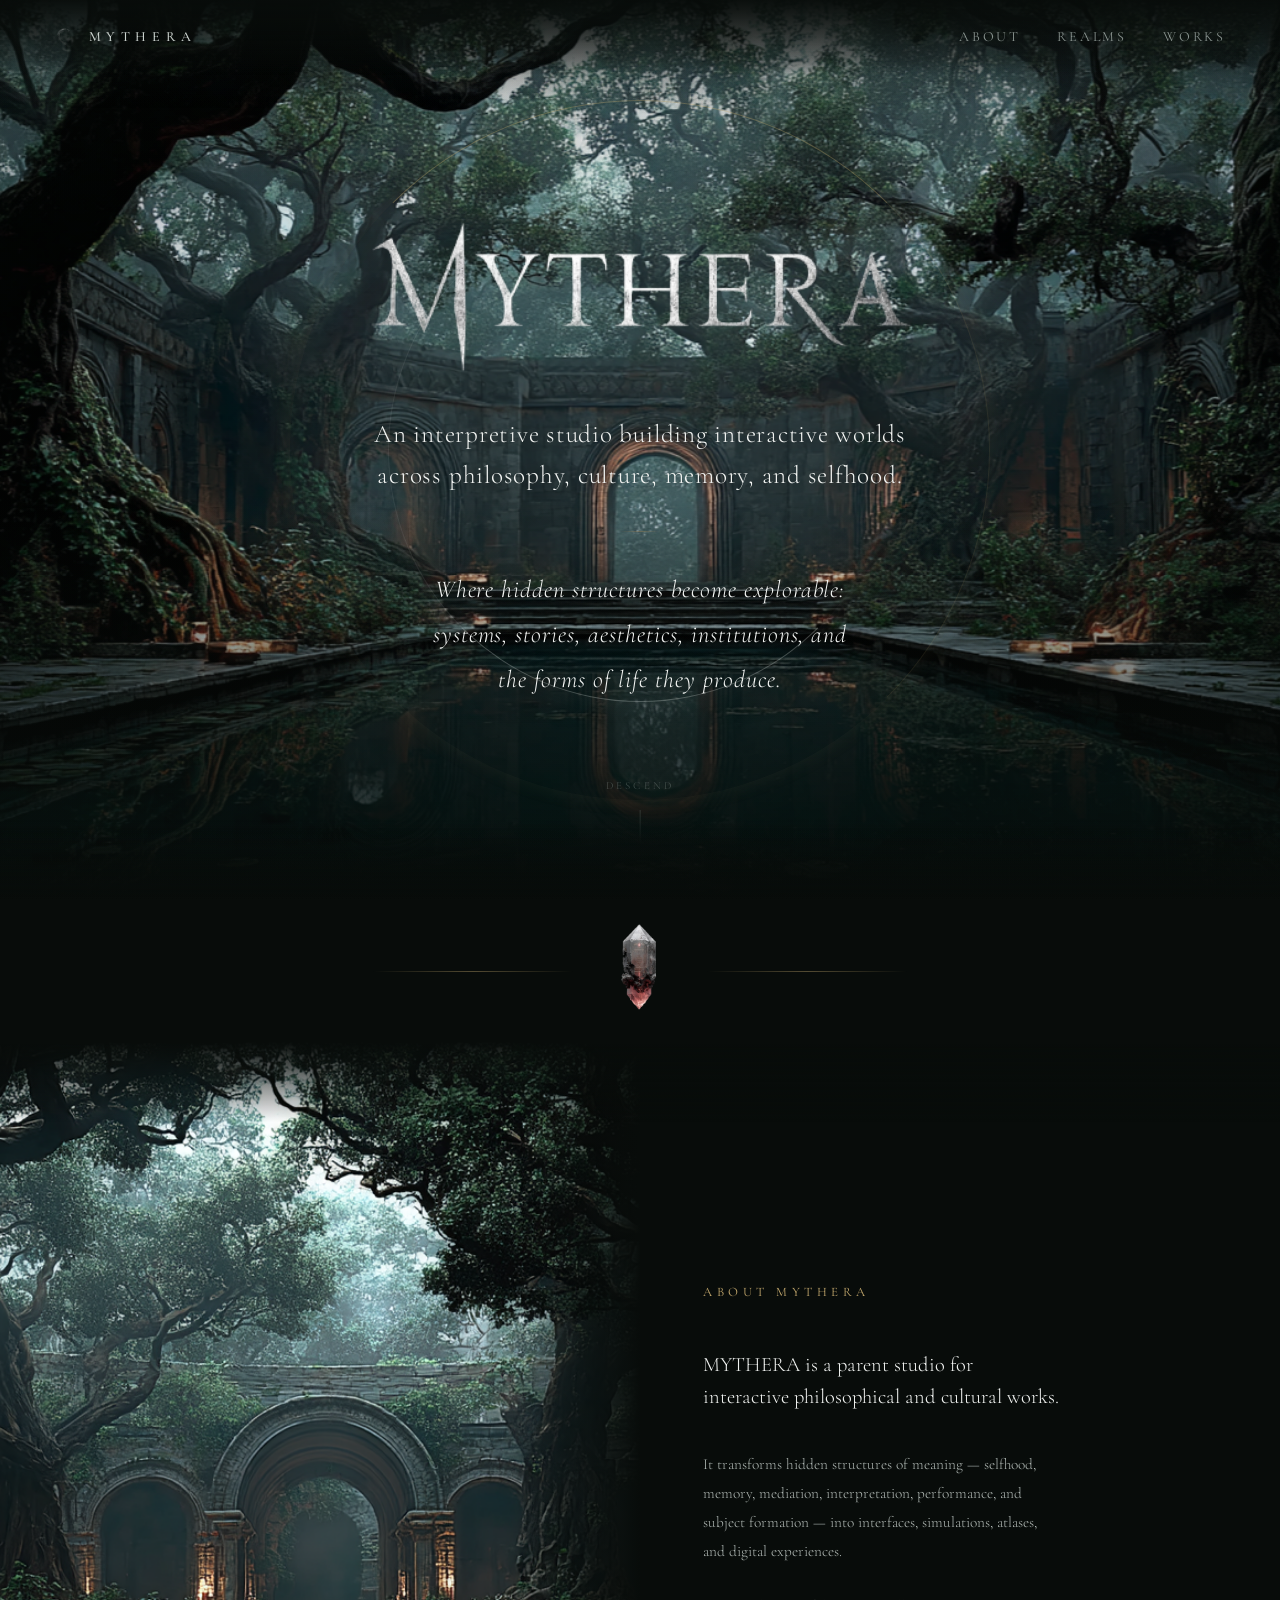
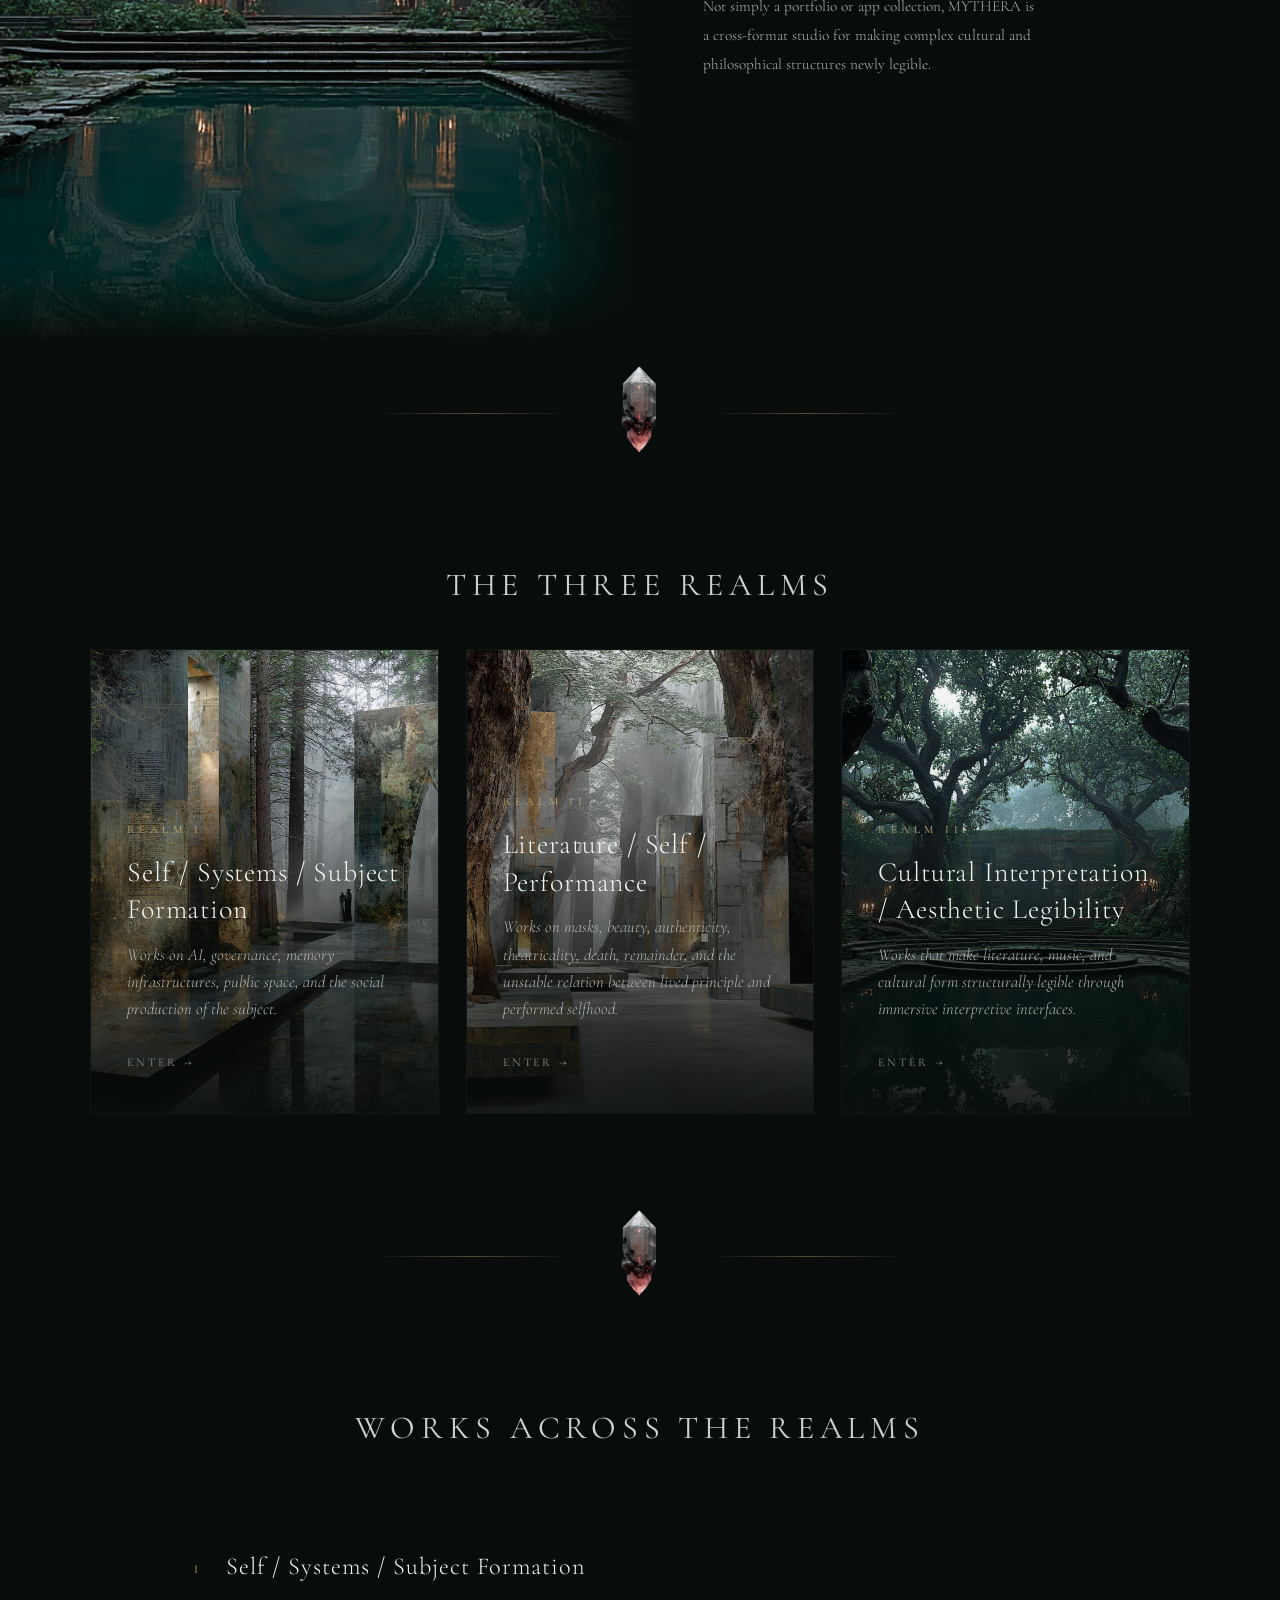
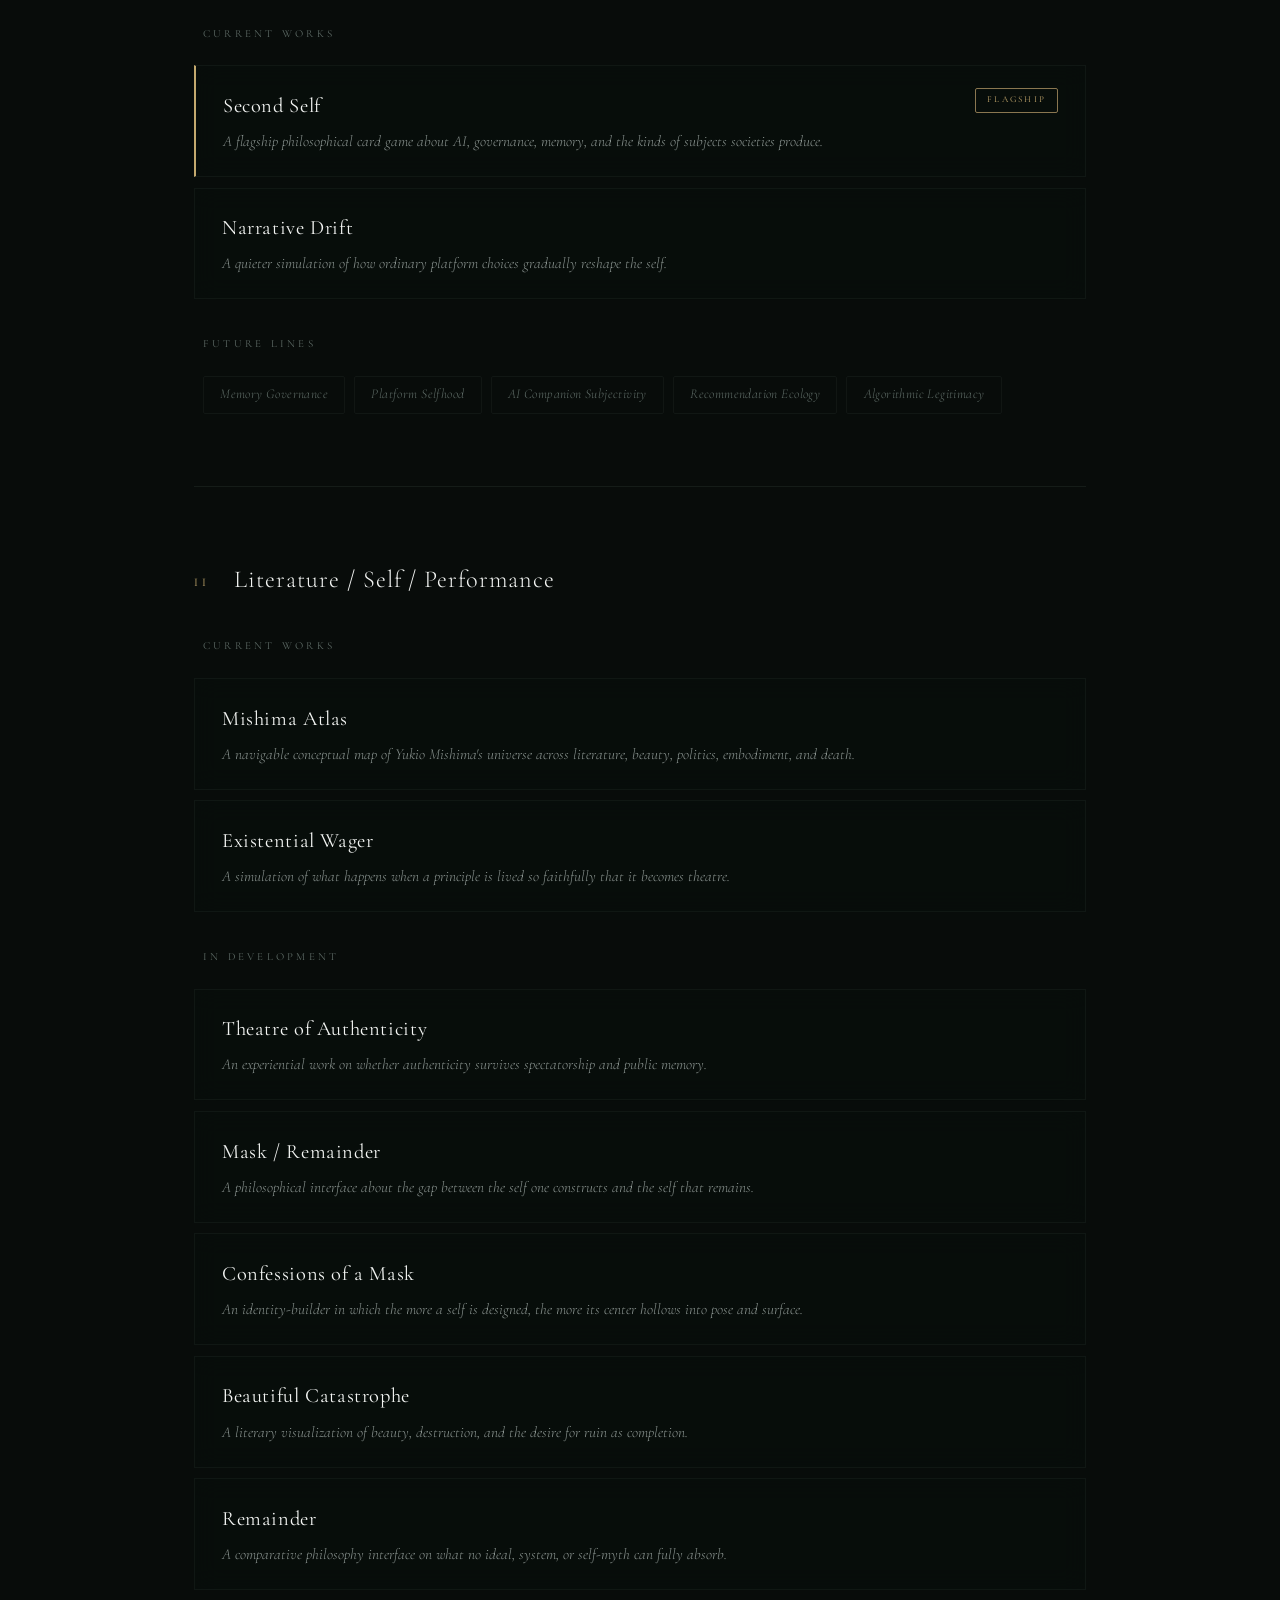
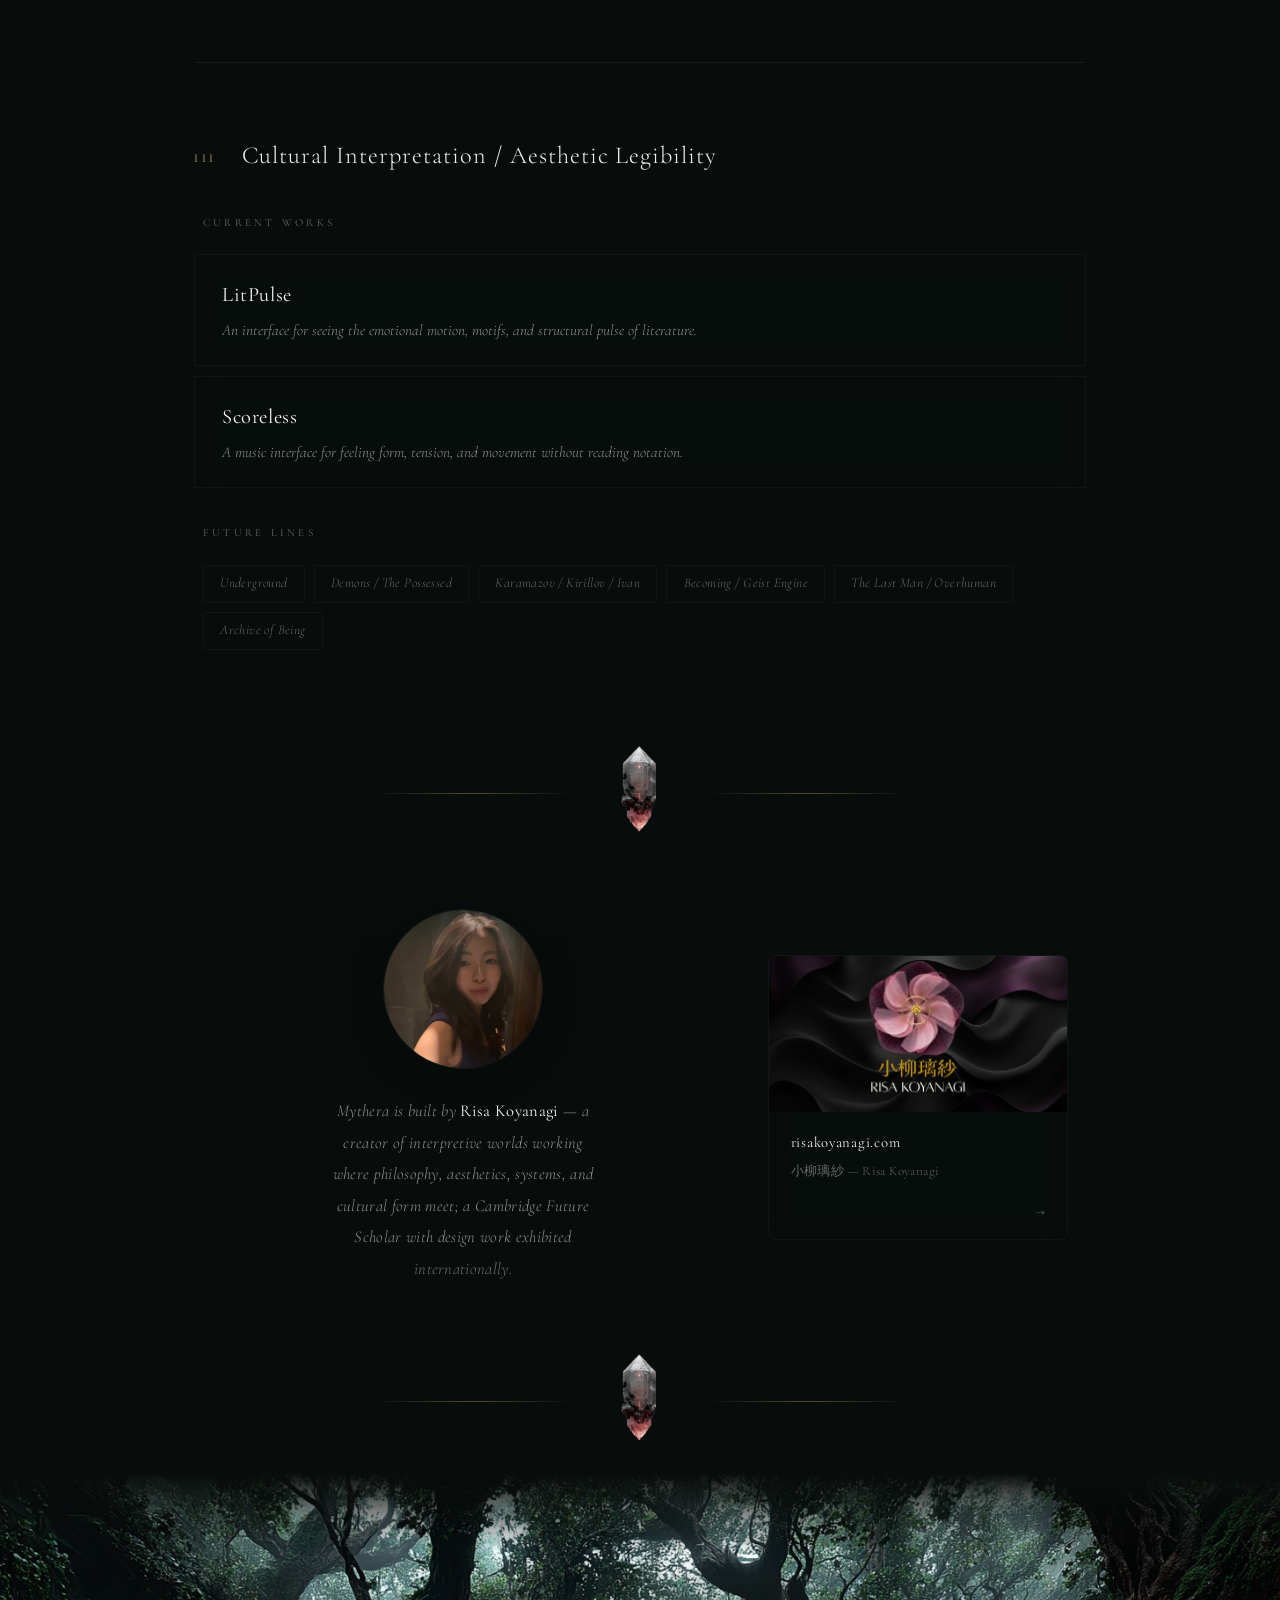
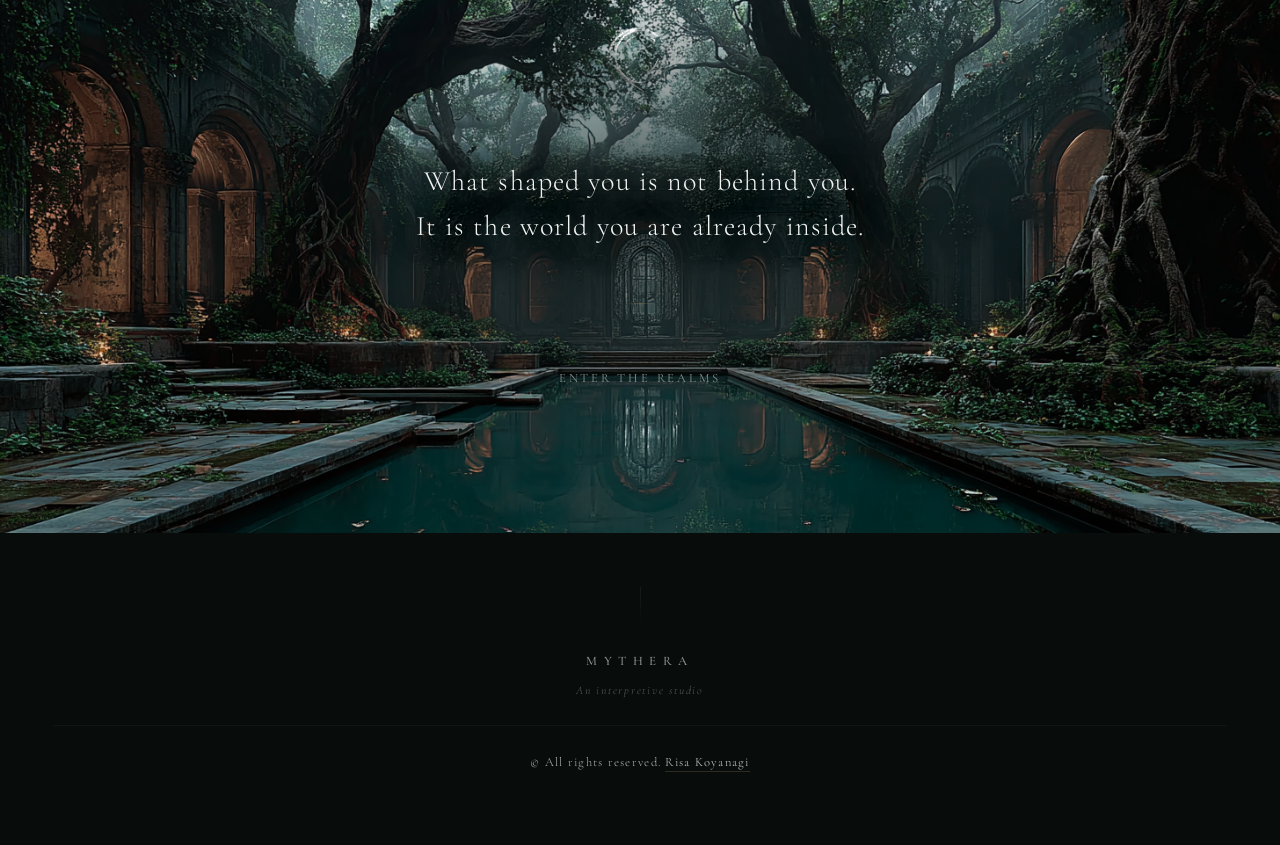
==== commit 9defd9a7: "Remove Forms of Output and Studio Trajectory sections, tighten section spacing - Removed Forms of Ou" ====
--- a/index.html
+++ b/index.html
@@ -282,78 +282,6 @@
       <div class="section-divider__line section-divider__line--right"></div>
     </div>
 
-    <!-- FORMS OF OUTPUT -->
-    <section class="forms" id="forms">
-      <span class="forms__label">Forms of Output</span>
-      <p class="forms__intro">MYTHERA is a cross-format studio rather than a single-medium platform. Works take shape across:</p>
-      <div class="forms__grid">
-        <span class="forms__item">Games</span>
-        <span class="forms__item">Interactive Simulations</span>
-        <span class="forms__item">Literary Interfaces</span>
-        <span class="forms__item">Music Interfaces</span>
-        <span class="forms__item">Atlases</span>
-        <span class="forms__item">Visual Essays</span>
-        <span class="forms__item">Identity Builders</span>
-        <span class="forms__item">Philosophy Comparison Tools</span>
-        <span class="forms__item">Exhibition-Ready Digital Works</span>
-      </div>
-    </section>
-
-    <div class="section-divider" aria-hidden="true">
-      <div class="section-divider__line section-divider__line--left"></div>
-      <img src="public/images/mythera-8.png" alt="" class="section-divider__img">
-      <div class="section-divider__line section-divider__line--right"></div>
-    </div>
-
-    <!-- STUDIO TRAJECTORY -->
-    <section class="trajectory" id="trajectory">
-      <span class="trajectory__label">Studio Trajectory</span>
-
-      <div class="trajectory__phases">
-        <div class="trajectory__phase">
-          <span class="trajectory__phase-num">Phase I</span>
-          <ul class="trajectory__list">
-            <li class="trajectory__item">MYTHERA LP</li>
-            <li class="trajectory__item">Second Self</li>
-            <li class="trajectory__item">Mishima Atlas</li>
-          </ul>
-        </div>
-
-        <div class="trajectory__phase">
-          <span class="trajectory__phase-num">Phase II</span>
-          <ul class="trajectory__list">
-            <li class="trajectory__item">LitPulse</li>
-            <li class="trajectory__item">Scoreless</li>
-            <li class="trajectory__item">Existential Wager</li>
-          </ul>
-        </div>
-
-        <div class="trajectory__phase">
-          <span class="trajectory__phase-num">Phase III</span>
-          <ul class="trajectory__list">
-            <li class="trajectory__item">Remainder</li>
-            <li class="trajectory__item">Theatre of Authenticity</li>
-            <li class="trajectory__item">Confessions of a Mask</li>
-          </ul>
-        </div>
-
-        <div class="trajectory__phase">
-          <span class="trajectory__phase-num">Phase IV</span>
-          <ul class="trajectory__list">
-            <li class="trajectory__item">Russian literature line</li>
-            <li class="trajectory__item">German philosophy line</li>
-            <li class="trajectory__item">Deeper Second Self expansions</li>
-          </ul>
-        </div>
-      </div>
-    </section>
-
-    <div class="section-divider" aria-hidden="true">
-      <div class="section-divider__line section-divider__line--left"></div>
-      <img src="public/images/mythera-8.png" alt="" class="section-divider__img">
-      <div class="section-divider__line section-divider__line--right"></div>
-    </div>
-
     <!-- ORIGIN — Creator signature -->
     <section class="origin">
       <div class="origin__left">
--- a/styles.css
+++ b/styles.css
@@ -272,7 +272,7 @@
   display: flex;
   justify-content: center;
   align-items: center;
-  padding: 3rem 0;
+  padding: 1rem 0;
   position: relative;
   z-index: 2;
 }
@@ -366,7 +366,7 @@
 .about { display: grid; grid-template-columns: 1fr 1fr; min-height: 100vh; }
 .about__image { position: relative; overflow: hidden; }
 .about__img { width: 100%; height: 100%; object-fit: cover; }
-.about__panel { padding: 6rem 4rem 6rem 3.5rem; background: var(--color-bg); border-left: none; position: relative; display: flex; flex-direction: column; justify-content: center; }
+.about__panel { padding: 3rem 4rem 3rem 3.5rem; background: var(--color-bg); border-left: none; position: relative; display: flex; flex-direction: column; justify-content: center; }
 .about__panel::before { content: ''; position: absolute; top: 0; left: -120px; bottom: 0; width: 120px; background: linear-gradient(to left, var(--color-bg), transparent); pointer-events: none; }
 .about__label { display: block; font-size: 0.72rem; font-weight: 400; letter-spacing: 0.35em; text-transform: uppercase; color: var(--color-accent); margin-bottom: 2.5rem; }
 .about__text { font-size: clamp(0.85rem, 1.1vw, 0.95rem); font-weight: 300; color: var(--color-text-body); line-height: 1.9; margin-bottom: 1.4rem; max-width: 48ch; }
@@ -377,7 +377,7 @@
    WORKS INDEX — All works by realm
    ============================================ */
 .works-index {
-  padding: 8rem 3rem;
+  padding: 4rem 3rem;
   max-width: 1000px;
   margin: 0 auto;
 }
@@ -523,128 +523,13 @@
 }
 
 
-/* ============================================
-   FORMS OF OUTPUT
-   ============================================ */
-.forms {
-  padding: 6rem 3rem;
-  max-width: 800px;
-  margin: 0 auto;
-  text-align: center;
-}
-
-.forms__label {
-  display: block;
-  font-size: 0.72rem;
-  font-weight: 400;
-  letter-spacing: 0.35em;
-  text-transform: uppercase;
-  color: var(--color-accent);
-  margin-bottom: 1.5rem;
-}
-
-.forms__intro {
-  font-size: clamp(0.88rem, 1.2vw, 1rem);
-  font-weight: 300;
-  color: var(--color-text-body);
-  line-height: 1.8;
-  margin-bottom: 2.5rem;
-}
-
-.forms__grid {
-  display: flex;
-  flex-wrap: wrap;
-  justify-content: center;
-  gap: 0.6rem;
-}
-
-.forms__item {
-  font-size: 0.78rem;
-  font-weight: 300;
-  color: var(--color-text-dim);
-  letter-spacing: 0.05em;
-  padding: 0.5rem 1.1rem;
-  border: 1px solid var(--color-glass-edge);
-  background: var(--color-glass);
-  backdrop-filter: blur(8px);
-  -webkit-backdrop-filter: blur(8px);
-  transition: color 0.6s, border-color 0.6s;
-}
-
-.forms__item:hover {
-  color: var(--color-text-bright);
-  border-color: rgba(80, 100, 90, 0.3);
-}
-
-
-/* ============================================
-   STUDIO TRAJECTORY
-   ============================================ */
-.trajectory {
-  padding: 6rem 3rem;
-  max-width: 900px;
-  margin: 0 auto;
-  text-align: center;
-}
-
-.trajectory__label {
-  display: block;
-  font-size: 0.72rem;
-  font-weight: 400;
-  letter-spacing: 0.35em;
-  text-transform: uppercase;
-  color: var(--color-accent);
-  margin-bottom: 3rem;
-}
-
-.trajectory__phases {
-  display: grid;
-  grid-template-columns: repeat(4, 1fr);
-  gap: 1.5rem;
-  text-align: left;
-}
-
-.trajectory__phase {
-  padding: 1.5rem;
-  border: 1px solid var(--color-glass-edge);
-  background: var(--color-glass);
-  backdrop-filter: blur(8px);
-  -webkit-backdrop-filter: blur(8px);
-}
-
-.trajectory__phase-num {
-  display: block;
-  font-size: 0.55rem;
-  font-weight: 400;
-  letter-spacing: 0.3em;
-  text-transform: uppercase;
-  color: var(--color-accent-dim);
-  margin-bottom: 1rem;
-  padding-bottom: 0.8rem;
-  border-bottom: 1px solid var(--color-border);
-}
-
-.trajectory__list {
-  list-style: none;
-  padding: 0;
-  margin: 0;
-}
-
-.trajectory__item {
-  font-size: 0.82rem;
-  font-weight: 300;
-  color: var(--color-text-body);
-  line-height: 1.6;
-  padding: 0.3rem 0;
-  letter-spacing: 0.02em;
-}
 
 
 /* ============================================
    ORIGIN — Creator signature
    ============================================ */
 .origin {
-  padding: 5rem 4rem;
+  padding: 2.5rem 4rem;
   display: flex;
   align-items: center;
   justify-content: center;
@@ -763,7 +648,7 @@
    GATEWAY — Realm selector (3 portals)
    ============================================ */
 .gateway {
-  padding: 10rem 3rem 8rem;
+  padding: 4rem 3rem 4rem;
   text-align: center;
 }
 
@@ -771,7 +656,7 @@
   font-size: clamp(1.3rem, 2.5vw, 1.8rem);
   font-weight: 400; letter-spacing: 0.18em;
   color: var(--color-silver); text-transform: uppercase;
-  margin-bottom: 4rem;
+  margin-bottom: 2rem;
 }
 
 .gateway__portals {
@@ -1103,7 +988,7 @@
    ============================================ */
 .closing {
   position: relative;
-  padding: 12rem 3rem 8rem;
+  padding: 4rem 3rem 4rem;
   text-align: center;
   overflow: hidden;
 }
@@ -1154,14 +1039,11 @@
   .about__image { height: 50vh; }
   .about__panel { padding: 3rem 2rem; border-left: none; border-top: none; }
   .about__panel::before { display: none; }
-  .origin { flex-direction: column; padding: 4rem 2rem; }
+  .origin { flex-direction: column; padding: 2.5rem 2rem; }
   .origin__card { width: 100%; max-width: 320px; }
   .gateway__portals { grid-template-columns: 1fr; max-width: 400px; }
   .portal { aspect-ratio: 4 / 3; }
-  .trajectory__phases { grid-template-columns: repeat(2, 1fr); }
-  .works-index { padding: 5rem 2rem; }
-  .forms { padding: 4rem 2rem; }
-  .trajectory { padding: 4rem 2rem; }
+  .works-index { padding: 3rem 2rem; }
   .chamber__intro, .chamber__works { margin-right: 5%; max-width: none; margin-left: 5%; }
   .chamber__overlay {
     background:
@@ -1183,7 +1065,6 @@
 @media (max-width: 480px) {
   .hero__wordmark-img { width: clamp(200px, 60vw, 280px); }
   .nav__links { display: none; }
-  .trajectory__phases { grid-template-columns: 1fr; }
   .works-index__item-badge { position: static; display: inline-block; margin-top: 0.5rem; }
 }
 
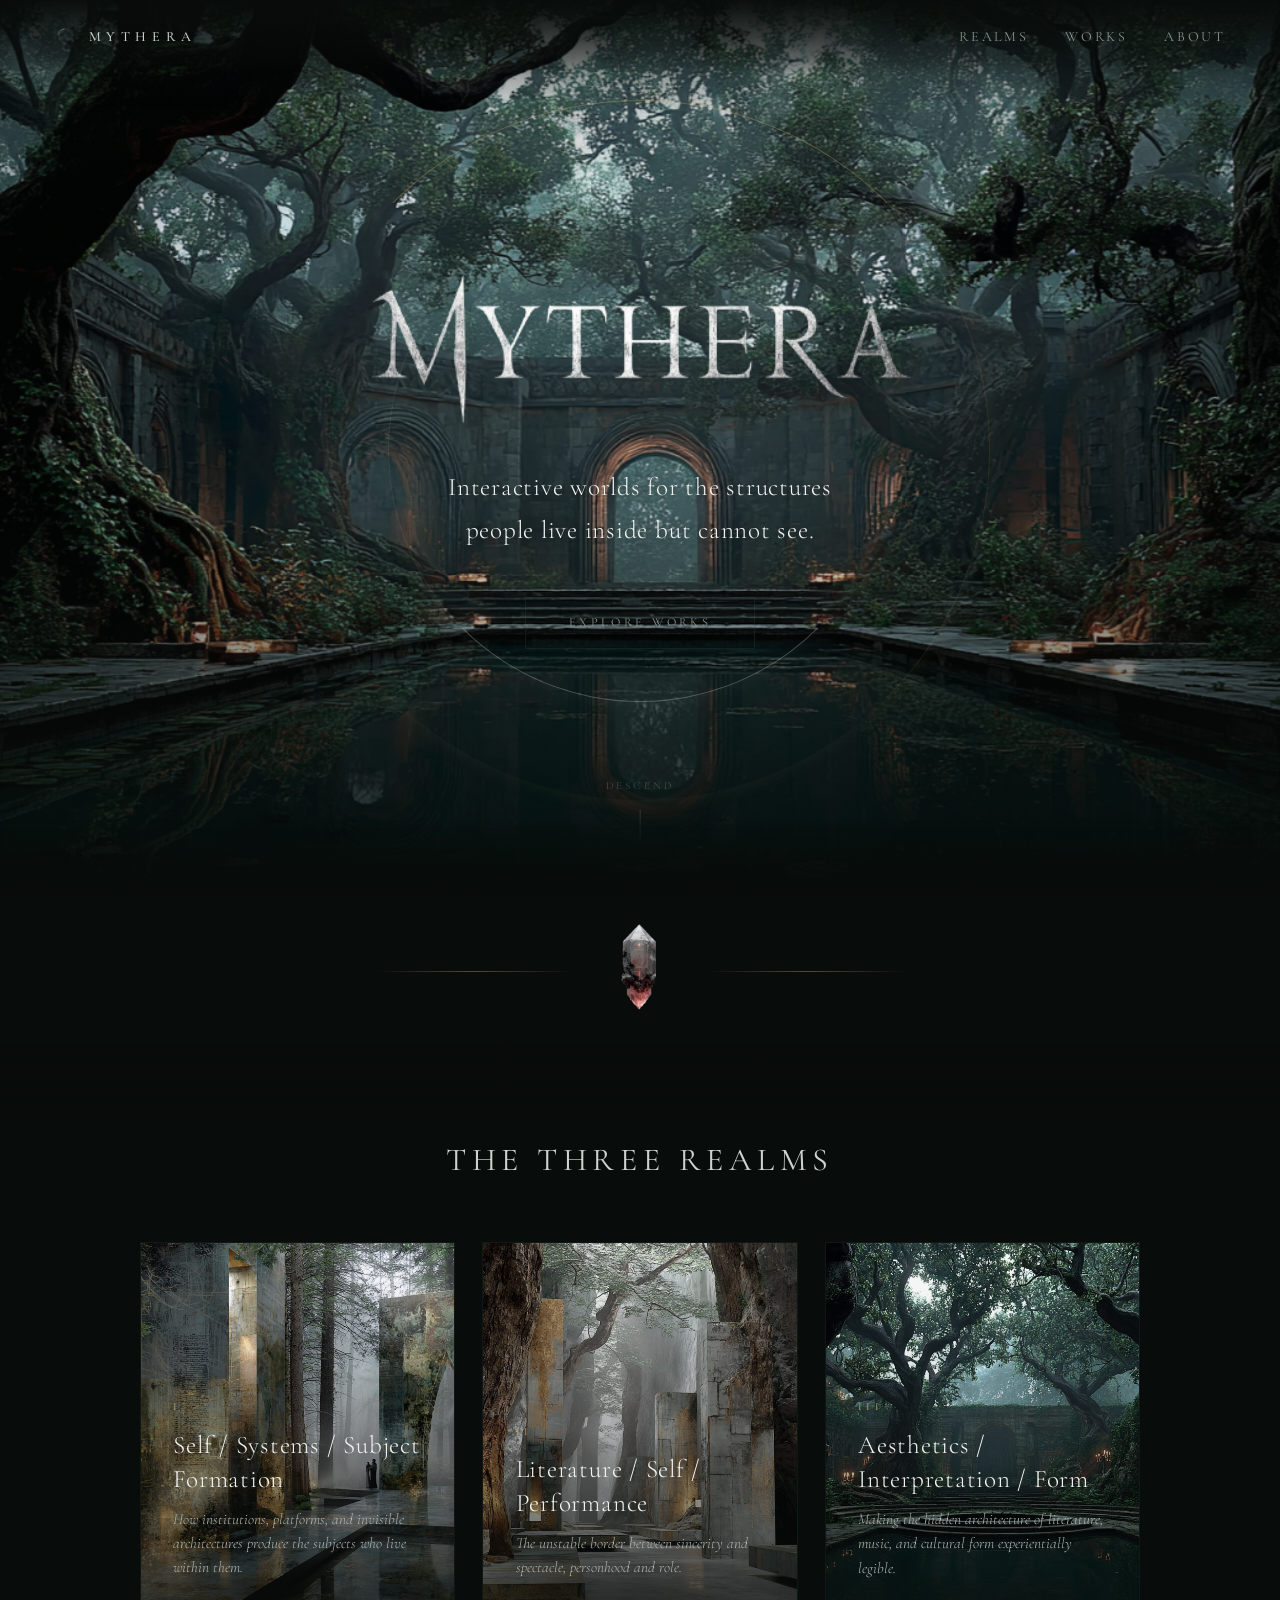
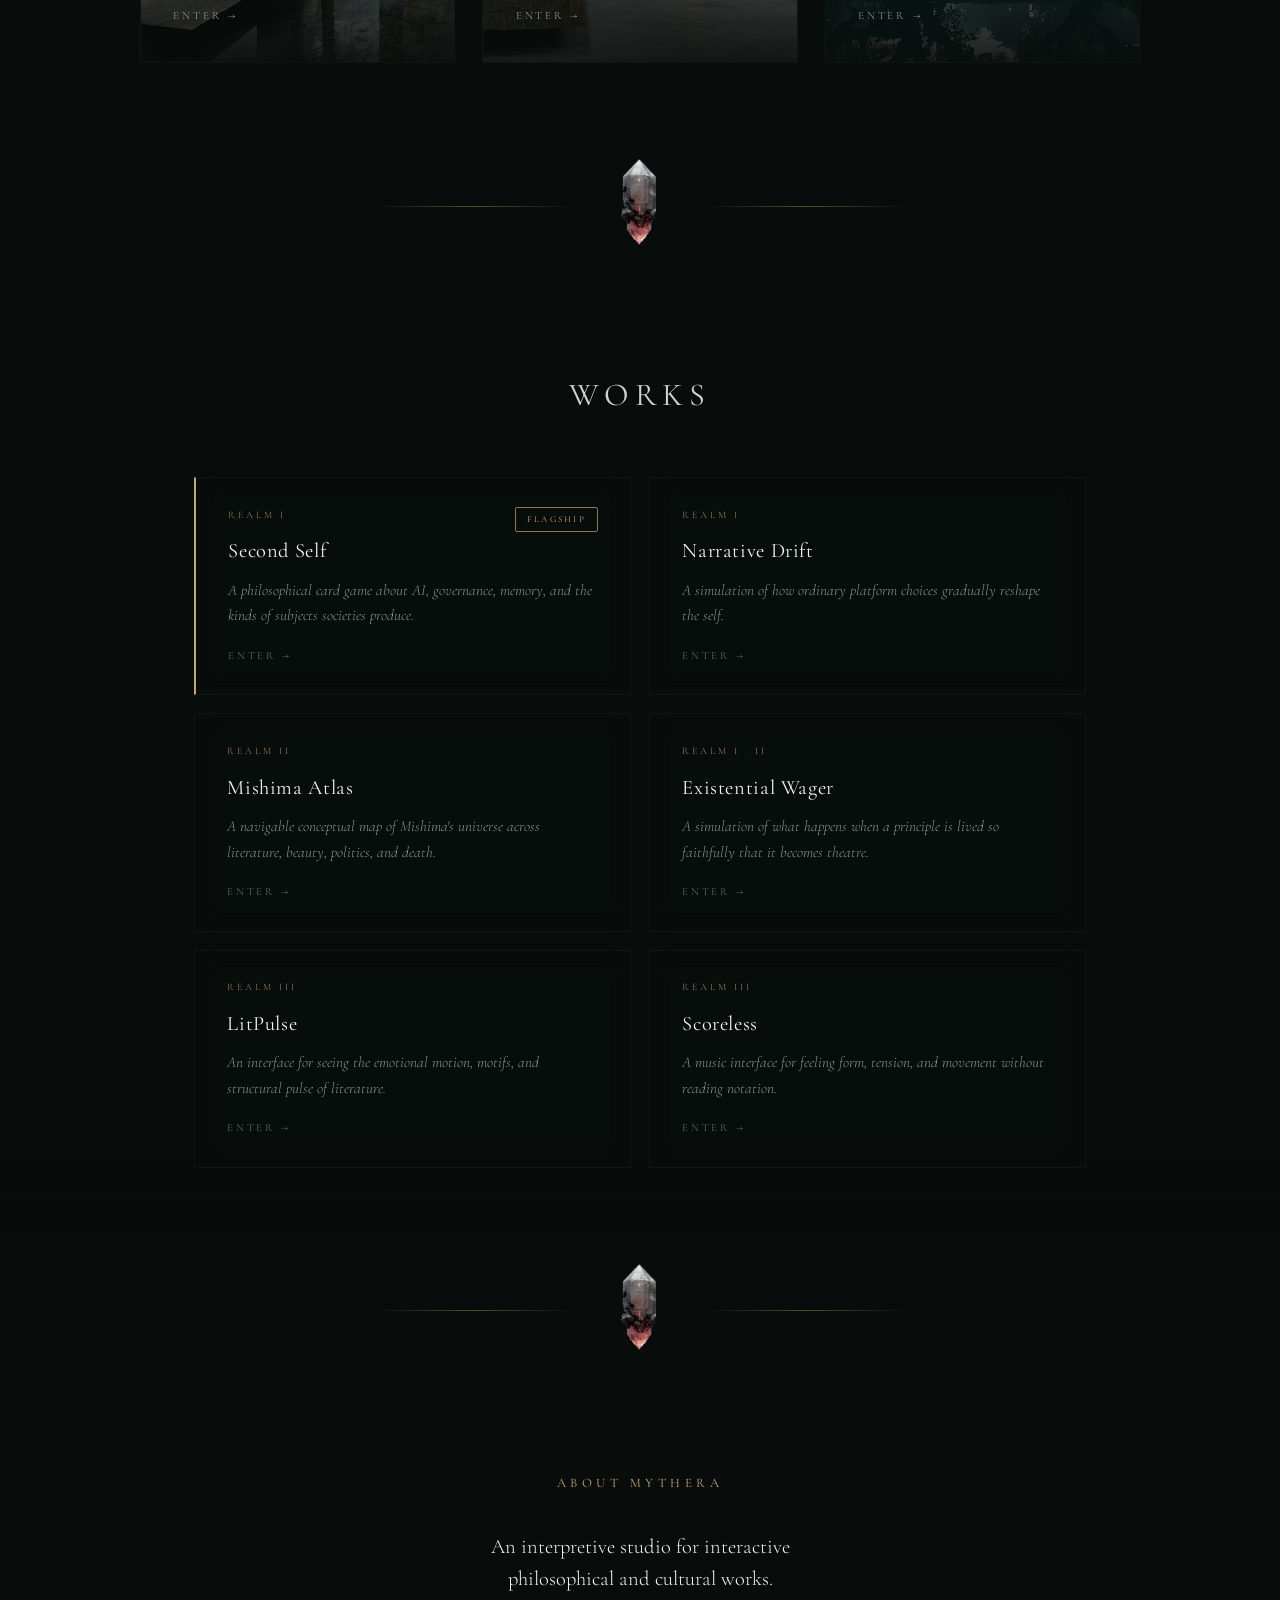
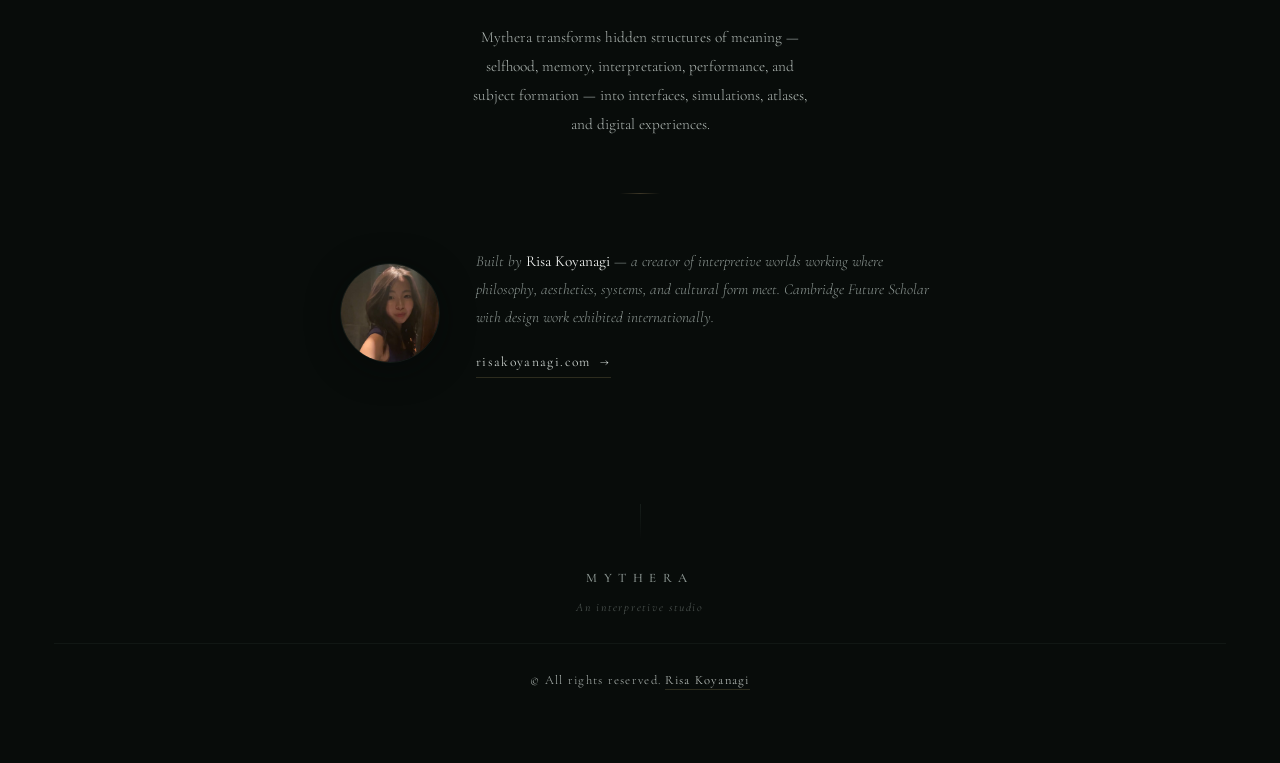
==== commit e1c1d22b: "Restructure top page: reduce repetition, clarify navigation - Hero: simplify to one headline + CTA b" ====
--- a/index.html
+++ b/index.html
@@ -10,14 +10,14 @@
   <meta property="og:type" content="website">
   <meta property="og:title" content="MYTHERA">
   <meta property="og:description" content="Explorable worlds for the structures people live inside but cannot see.">
-  <meta property="og:image" content="public/images/mythera-og.png">
+  <meta property="og:image" content="/public/images/mythera-og.png">
   <meta property="og:image:width" content="1200">
   <meta property="og:image:height" content="630">
   <meta property="og:site_name" content="MYTHERA">
   <meta name="twitter:card" content="summary_large_image">
   <meta name="twitter:title" content="MYTHERA">
   <meta name="twitter:description" content="Explorable worlds for the structures people live inside but cannot see.">
-  <meta name="twitter:image" content="public/images/mythera-og.png">
+  <meta name="twitter:image" content="/public/images/mythera-og.png">
   <link rel="preconnect" href="https://fonts.googleapis.com">
   <link rel="preconnect" href="https://fonts.gstatic.com" crossorigin>
   <link href="https://fonts.googleapis.com/css2?family=Cormorant+Garamond:ital,wght@0,300;0,400;0,500;0,600;0,700;1,300;1,400&display=swap" rel="stylesheet">
@@ -36,9 +36,9 @@
       <span class="nav__wordmark">MYTHERA</span>
     </a>
     <div class="nav__links">
-      <a href="#about" class="nav__link">About</a>
-      <a href="#gateway" class="nav__link" data-nav="gateway">Realms</a>
+      <a href="#realms" class="nav__link" data-nav="realms">Realms</a>
       <a href="#works" class="nav__link" data-nav="works">Works</a>
+      <a href="#about" class="nav__link" data-nav="about">About</a>
     </div>
   </nav>
 
@@ -69,9 +69,8 @@
         <h1 class="hero__title">
           <img src="public/images/wordmark.png" alt="MYTHERA" class="hero__wordmark-img">
         </h1>
-        <p class="hero__headline">An interpretive studio building interactive worlds<br>across philosophy, culture, memory, and selfhood.</p>
-        <div class="hero__rule"></div>
-        <p class="hero__subtitle">Where hidden structures become explorable:<br>systems, stories, aesthetics, institutions, and the forms of life they produce.</p>
+        <p class="hero__headline">Interactive worlds for the structures<br>people live inside but cannot see.</p>
+        <a href="#works" class="hero__cta" data-nav="works">Explore Works</a>
       </div>
       <div class="hero__scroll-cue">
         <span class="hero__scroll-text">Descend</span>
@@ -85,25 +84,48 @@
       <div class="section-divider__line section-divider__line--right"></div>
     </div>
 
-    <!-- ABOUT MYTHERA -->
-    <section class="about" id="about">
-      <div class="about__image">
-        <img src="public/images/mythera-3.png" alt="" class="about__img">
-      </div>
-      <div class="about__panel">
-        <span class="about__label">About MYTHERA</span>
-
-        <p class="about__text about__text--lead">
-          MYTHERA is a parent studio for interactive philosophical and cultural works.
-        </p>
-
-        <p class="about__text">
-          It transforms hidden structures of meaning &mdash; selfhood, memory, mediation, interpretation, performance, and subject formation &mdash; into interfaces, simulations, atlases, and digital experiences.
-        </p>
-
-        <p class="about__text">
-          Not simply a portfolio or app collection, MYTHERA is a cross-format studio for making complex cultural and philosophical structures newly legible.
-        </p>
+    <!-- THREE REALMS -->
+    <section class="realms" id="realms">
+      <h2 class="realms__heading">The Three Realms</h2>
+
+      <div class="realms__grid">
+
+        <button class="realm-card" data-realm="1" type="button">
+          <div class="realm-card__image">
+            <img src="public/images/mythera-1.png" alt="" class="realm-card__img">
+          </div>
+          <div class="realm-card__body">
+            <span class="realm-card__index">I</span>
+            <h3 class="realm-card__title">Self / Systems / Subject Formation</h3>
+            <p class="realm-card__desc">How institutions, platforms, and invisible architectures produce the subjects who live within them.</p>
+            <span class="realm-card__cta">Enter &rarr;</span>
+          </div>
+        </button>
+
+        <button class="realm-card" data-realm="2" type="button">
+          <div class="realm-card__image">
+            <img src="public/images/mythera-2.png" alt="" class="realm-card__img">
+          </div>
+          <div class="realm-card__body">
+            <span class="realm-card__index">II</span>
+            <h3 class="realm-card__title">Literature / Self / Performance</h3>
+            <p class="realm-card__desc">The unstable border between sincerity and spectacle, personhood and role.</p>
+            <span class="realm-card__cta">Enter &rarr;</span>
+          </div>
+        </button>
+
+        <button class="realm-card" data-realm="3" type="button">
+          <div class="realm-card__image">
+            <img src="public/images/mythera-6.png" alt="" class="realm-card__img">
+          </div>
+          <div class="realm-card__body">
+            <span class="realm-card__index">III</span>
+            <h3 class="realm-card__title">Aesthetics / Interpretation / Form</h3>
+            <p class="realm-card__desc">Making the hidden architecture of literature, music, and cultural form experientially legible.</p>
+            <span class="realm-card__cta">Enter &rarr;</span>
+          </div>
+        </button>
+
       </div>
     </section>
 
@@ -113,46 +135,53 @@
       <div class="section-divider__line section-divider__line--right"></div>
     </div>
 
-    <!-- GATEWAY — Three Realms -->
-    <section class="gateway" id="gateway">
-      <h2 class="gateway__heading">The Three Realms</h2>
-
-      <div class="gateway__portals">
-
-        <button class="portal portal--1" data-realm="1" type="button">
-          <div class="portal__image">
-            <img src="public/images/mythera-1.png" alt="" class="portal__img">
-          </div>
-          <div class="portal__content">
-            <span class="portal__index">Realm I</span>
-            <h3 class="portal__title">Self / Systems / Subject Formation</h3>
-            <p class="portal__hook">Works on AI, governance, memory infrastructures, public space, and the social production of the subject.</p>
-            <span class="portal__cta">Enter &rarr;</span>
-          </div>
-        </button>
-
-        <button class="portal portal--2" data-realm="2" type="button">
-          <div class="portal__image">
-            <img src="public/images/mythera-2.png" alt="" class="portal__img">
-          </div>
-          <div class="portal__content">
-            <span class="portal__index">Realm II</span>
-            <h3 class="portal__title">Literature / Self / Performance</h3>
-            <p class="portal__hook">Works on masks, beauty, authenticity, theatricality, death, remainder, and the unstable relation between lived principle and performed selfhood.</p>
-            <span class="portal__cta">Enter &rarr;</span>
-          </div>
-        </button>
-
-        <button class="portal portal--3" data-realm="3" type="button">
-          <div class="portal__image">
-            <img src="public/images/mythera-6.png" alt="" class="portal__img">
-          </div>
-          <div class="portal__content">
-            <span class="portal__index">Realm III</span>
-            <h3 class="portal__title">Cultural Interpretation / Aesthetic Legibility</h3>
-            <p class="portal__hook">Works that make literature, music, and cultural form structurally legible through immersive interpretive interfaces.</p>
-            <span class="portal__cta">Enter &rarr;</span>
-          </div>
+    <!-- FEATURED WORKS -->
+    <section class="works" id="works">
+      <h2 class="works__heading">Works</h2>
+
+      <div class="works__grid">
+
+        <button class="work-card work-card--flagship" data-enter-work="1" data-work-id="second-self" type="button">
+          <span class="work-card__realm">Realm I</span>
+          <span class="work-card__title">Second Self</span>
+          <span class="work-card__desc">A philosophical card game about AI, governance, memory, and the kinds of subjects societies produce.</span>
+          <span class="work-card__badge">Flagship</span>
+          <span class="work-card__cta">Enter &rarr;</span>
+        </button>
+
+        <button class="work-card" data-enter-work="1" data-work-id="narrative-drift" type="button">
+          <span class="work-card__realm">Realm I</span>
+          <span class="work-card__title">Narrative Drift</span>
+          <span class="work-card__desc">A simulation of how ordinary platform choices gradually reshape the self.</span>
+          <span class="work-card__cta">Enter &rarr;</span>
+        </button>
+
+        <button class="work-card" data-enter-work="2" data-work-id="mishima-atlas" type="button">
+          <span class="work-card__realm">Realm II</span>
+          <span class="work-card__title">Mishima Atlas</span>
+          <span class="work-card__desc">A navigable conceptual map of Mishima's universe across literature, beauty, politics, and death.</span>
+          <span class="work-card__cta">Enter &rarr;</span>
+        </button>
+
+        <button class="work-card" data-enter-work="1" data-work-id="existential-wager" type="button">
+          <span class="work-card__realm">Realm I &middot; II</span>
+          <span class="work-card__title">Existential Wager</span>
+          <span class="work-card__desc">A simulation of what happens when a principle is lived so faithfully that it becomes theatre.</span>
+          <span class="work-card__cta">Enter &rarr;</span>
+        </button>
+
+        <button class="work-card" data-enter-work="3" data-work-id="litpulse" type="button">
+          <span class="work-card__realm">Realm III</span>
+          <span class="work-card__title">LitPulse</span>
+          <span class="work-card__desc">An interface for seeing the emotional motion, motifs, and structural pulse of literature.</span>
+          <span class="work-card__cta">Enter &rarr;</span>
+        </button>
+
+        <button class="work-card" data-enter-work="3" data-work-id="scoreless" type="button">
+          <span class="work-card__realm">Realm III</span>
+          <span class="work-card__title">Scoreless</span>
+          <span class="work-card__desc">A music interface for feeling form, tension, and movement without reading notation.</span>
+          <span class="work-card__cta">Enter &rarr;</span>
         </button>
 
       </div>
@@ -164,161 +193,33 @@
       <div class="section-divider__line section-divider__line--right"></div>
     </div>
 
-    <!-- WORKS ACROSS THE REALMS -->
-    <section class="works-index" id="works">
-      <h2 class="works-index__heading">Works Across the Realms</h2>
-
-      <!-- Realm I -->
-      <div class="works-index__realm">
-        <h3 class="works-index__realm-title"><span class="works-index__realm-num">I</span> Self / Systems / Subject Formation</h3>
-
-        <div class="works-index__group">
-          <span class="works-index__group-label">Current Works</span>
-          <div class="works-index__items">
-            <div class="works-index__item works-index__item--flagship">
-              <span class="works-index__item-title">Second Self</span>
-              <span class="works-index__item-desc">A flagship philosophical card game about AI, governance, memory, and the kinds of subjects societies produce.</span>
-              <span class="works-index__item-badge">Flagship</span>
-            </div>
-            <div class="works-index__item">
-              <span class="works-index__item-title">Narrative Drift</span>
-              <span class="works-index__item-desc">A quieter simulation of how ordinary platform choices gradually reshape the self.</span>
-            </div>
-          </div>
+    <!-- ABOUT + CREATOR -->
+    <section class="about" id="about">
+      <div class="about__inner">
+        <div class="about__studio">
+          <span class="about__label">About MYTHERA</span>
+          <p class="about__text about__text--lead">
+            An interpretive studio for interactive philosophical and cultural works.
+          </p>
+          <p class="about__text">
+            Mythera transforms hidden structures of meaning &mdash; selfhood, memory, interpretation, performance, and subject formation &mdash; into interfaces, simulations, atlases, and digital experiences.
+          </p>
         </div>
 
-        <div class="works-index__group">
-          <span class="works-index__group-label">Future Lines</span>
-          <div class="works-index__futures">
-            <span class="works-index__future">Memory Governance</span>
-            <span class="works-index__future">Platform Selfhood</span>
-            <span class="works-index__future">AI Companion Subjectivity</span>
-            <span class="works-index__future">Recommendation Ecology</span>
-            <span class="works-index__future">Algorithmic Legitimacy</span>
-          </div>
-        </div>
-      </div>
-
-      <!-- Realm II -->
-      <div class="works-index__realm">
-        <h3 class="works-index__realm-title"><span class="works-index__realm-num">II</span> Literature / Self / Performance</h3>
-
-        <div class="works-index__group">
-          <span class="works-index__group-label">Current Works</span>
-          <div class="works-index__items">
-            <div class="works-index__item">
-              <span class="works-index__item-title">Mishima Atlas</span>
-              <span class="works-index__item-desc">A navigable conceptual map of Yukio Mishima's universe across literature, beauty, politics, embodiment, and death.</span>
-            </div>
-            <div class="works-index__item">
-              <span class="works-index__item-title">Existential Wager</span>
-              <span class="works-index__item-desc">A simulation of what happens when a principle is lived so faithfully that it becomes theatre.</span>
-            </div>
-          </div>
-        </div>
-
-        <div class="works-index__group">
-          <span class="works-index__group-label">In Development</span>
-          <div class="works-index__items">
-            <div class="works-index__item">
-              <span class="works-index__item-title">Theatre of Authenticity</span>
-              <span class="works-index__item-desc">An experiential work on whether authenticity survives spectatorship and public memory.</span>
-            </div>
-            <div class="works-index__item">
-              <span class="works-index__item-title">Mask / Remainder</span>
-              <span class="works-index__item-desc">A philosophical interface about the gap between the self one constructs and the self that remains.</span>
-            </div>
-            <div class="works-index__item">
-              <span class="works-index__item-title">Confessions of a Mask</span>
-              <span class="works-index__item-desc">An identity-builder in which the more a self is designed, the more its center hollows into pose and surface.</span>
-            </div>
-            <div class="works-index__item">
-              <span class="works-index__item-title">Beautiful Catastrophe</span>
-              <span class="works-index__item-desc">A literary visualization of beauty, destruction, and the desire for ruin as completion.</span>
-            </div>
-            <div class="works-index__item">
-              <span class="works-index__item-title">Remainder</span>
-              <span class="works-index__item-desc">A comparative philosophy interface on what no ideal, system, or self-myth can fully absorb.</span>
-            </div>
-          </div>
-        </div>
-      </div>
-
-      <!-- Realm III -->
-      <div class="works-index__realm">
-        <h3 class="works-index__realm-title"><span class="works-index__realm-num">III</span> Cultural Interpretation / Aesthetic Legibility</h3>
-
-        <div class="works-index__group">
-          <span class="works-index__group-label">Current Works</span>
-          <div class="works-index__items">
-            <div class="works-index__item">
-              <span class="works-index__item-title">LitPulse</span>
-              <span class="works-index__item-desc">An interface for seeing the emotional motion, motifs, and structural pulse of literature.</span>
-            </div>
-            <div class="works-index__item">
-              <span class="works-index__item-title">Scoreless</span>
-              <span class="works-index__item-desc">A music interface for feeling form, tension, and movement without reading notation.</span>
-            </div>
-          </div>
-        </div>
-
-        <div class="works-index__group">
-          <span class="works-index__group-label">Future Lines</span>
-          <div class="works-index__futures">
-            <span class="works-index__future">Underground</span>
-            <span class="works-index__future">Demons / The Possessed</span>
-            <span class="works-index__future">Karamazov / Kirillov / Ivan</span>
-            <span class="works-index__future">Becoming / Geist Engine</span>
-            <span class="works-index__future">The Last Man / Overhuman</span>
-            <span class="works-index__future">Archive of Being</span>
-          </div>
-        </div>
-      </div>
-    </section>
-
-    <div class="section-divider" aria-hidden="true">
-      <div class="section-divider__line section-divider__line--left"></div>
-      <img src="public/images/mythera-8.png" alt="" class="section-divider__img">
-      <div class="section-divider__line section-divider__line--right"></div>
-    </div>
-
-    <!-- ORIGIN — Creator signature -->
-    <section class="origin">
-      <div class="origin__left">
-        <div class="origin__profile">
-          <img src="public/images/profile.jpg" alt="Risa Koyanagi" class="origin__profile-img">
-        </div>
-        <p class="origin__text">
-          Mythera is built by <strong class="origin__name">Risa Koyanagi</strong> — a creator of interpretive worlds working where philosophy, aesthetics, systems, and cultural form meet; a Cambridge Future Scholar with design work exhibited internationally.
-        </p>
-      </div>
-      <a href="https://risakoyanagi.com" target="_blank" rel="noopener" class="origin__card">
-        <img src="public/images/risa koyanagi og.png" alt="" class="origin__card-img">
-        <div class="origin__card-body">
-          <span class="origin__card-title">risakoyanagi.com</span>
-          <span class="origin__card-desc">小柳璃紗 — Risa Koyanagi</span>
-        </div>
-        <span class="origin__card-arrow">&rarr;</span>
-      </a>
-    </section>
-
-    <div class="section-divider" aria-hidden="true">
-      <div class="section-divider__line section-divider__line--left"></div>
-      <img src="public/images/mythera-8.png" alt="" class="section-divider__img">
-      <div class="section-divider__line section-divider__line--right"></div>
-    </div>
-
-    <!-- CLOSING -->
-    <section class="closing">
-      <div class="closing__bg" aria-hidden="true">
-        <img src="public/images/mythera-4.png" alt="" class="closing__bg-img">
-      </div>
-      <div class="closing__inner">
-        <img src="public/images/logo.png" alt="" class="closing__mark">
-        <p class="closing__statement">What shaped you is not behind you.<br>It is the world you are already inside.</p>
-        <div class="closing__rule"></div>
-        <div class="closing__links">
-          <a href="#" class="closing__link" data-nav="gateway">Enter the Realms</a>
+        <div class="about__divider"></div>
+
+        <div class="about__creator">
+          <div class="about__profile">
+            <img src="public/images/profile.jpg" alt="Risa Koyanagi" class="about__profile-img">
+          </div>
+          <div class="about__creator-info">
+            <p class="about__creator-text">
+              Built by <strong class="about__name">Risa Koyanagi</strong> &mdash; a creator of interpretive worlds working where philosophy, aesthetics, systems, and cultural form meet. Cambridge Future Scholar with design work exhibited internationally.
+            </p>
+            <a href="https://risakoyanagi.com" target="_blank" rel="noopener" class="about__link">
+              risakoyanagi.com <span class="about__link-arrow">&rarr;</span>
+            </a>
+          </div>
         </div>
       </div>
     </section>
--- a/styles.css
+++ b/styles.css
@@ -236,19 +236,30 @@
 }
 
 .hero__headline {
-  font-size: clamp(1rem, 2vw, 1.4rem); font-weight: 300;
-  color: var(--color-text-bright); letter-spacing: 0.03em; line-height: 1.6;
-  max-width: 48ch; margin: 2rem auto 0;
+  font-size: clamp(1.05rem, 2vw, 1.4rem); font-weight: 300;
+  color: var(--color-text-bright); letter-spacing: 0.03em; line-height: 1.7;
+  max-width: 40ch; margin: 2rem auto 0;
   text-shadow: 0 2px 20px rgba(8,12,10,0.9), 0 0 50px rgba(8,12,10,0.6);
 }
 
-.hero__rule { width: 40px; height: 1px; background: linear-gradient(to right, transparent, var(--color-accent-dim), transparent); margin: 2rem auto; opacity: 0.5; }
-
-.hero__subtitle {
-  font-size: clamp(1.1rem, 2vw, 1.35rem); font-weight: 300; font-style: italic;
-  color: var(--color-text-bright); letter-spacing: 0.04em; line-height: 1.85;
-  max-width: 40ch; margin: 0 auto;
-  text-shadow: 0 2px 20px rgba(8,12,10,0.9), 0 0 50px rgba(8,12,10,0.6);
+.hero__cta {
+  display: inline-block;
+  margin-top: 2.5rem;
+  font-size: 0.68rem;
+  font-weight: 400;
+  letter-spacing: 0.28em;
+  text-transform: uppercase;
+  color: var(--color-text-dim);
+  border: 1px solid var(--color-border);
+  padding: 0.8rem 2.4rem;
+  transition: color 0.6s, border-color 0.6s, box-shadow 0.6s;
+  text-shadow: 0 2px 20px rgba(8,12,10,0.9);
+}
+
+.hero__cta:hover {
+  color: var(--color-text-bright);
+  border-color: rgba(196,169,110,0.35);
+  box-shadow: 0 4px 24px rgba(196,169,110,0.08);
 }
 
 .hero__scroll-cue {
@@ -361,115 +372,194 @@
 
 
 /* ============================================
-   ABOUT MYTHERA
-   ============================================ */
-.about { display: grid; grid-template-columns: 1fr 1fr; min-height: 100vh; }
-.about__image { position: relative; overflow: hidden; }
-.about__img { width: 100%; height: 100%; object-fit: cover; }
-.about__panel { padding: 3rem 4rem 3rem 3.5rem; background: var(--color-bg); border-left: none; position: relative; display: flex; flex-direction: column; justify-content: center; }
-.about__panel::before { content: ''; position: absolute; top: 0; left: -120px; bottom: 0; width: 120px; background: linear-gradient(to left, var(--color-bg), transparent); pointer-events: none; }
-.about__label { display: block; font-size: 0.72rem; font-weight: 400; letter-spacing: 0.35em; text-transform: uppercase; color: var(--color-accent); margin-bottom: 2.5rem; }
-.about__text { font-size: clamp(0.85rem, 1.1vw, 0.95rem); font-weight: 300; color: var(--color-text-body); line-height: 1.9; margin-bottom: 1.4rem; max-width: 48ch; }
-.about__text--lead { font-size: clamp(1rem, 1.6vw, 1.25rem); font-weight: 300; color: var(--color-text-bright); line-height: 1.6; margin-bottom: 2rem; max-width: 36ch; }
-
-
-/* ============================================
-   WORKS INDEX — All works by realm
-   ============================================ */
-.works-index {
-  padding: 4rem 3rem;
+   THREE REALMS — Compact cards
+   ============================================ */
+.realms {
+  padding: 5rem 3rem 4rem;
+  text-align: center;
+}
+
+.realms__heading {
+  font-size: clamp(1.3rem, 2.5vw, 1.8rem);
+  font-weight: 400; letter-spacing: 0.18em;
+  color: var(--color-silver); text-transform: uppercase;
+  margin-bottom: 3rem;
+}
+
+.realms__grid {
+  display: grid;
+  grid-template-columns: repeat(3, 1fr);
+  gap: 1.5rem;
   max-width: 1000px;
   margin: 0 auto;
 }
 
-.works-index__heading {
+/* Realm card */
+.realm-card {
+  position: relative;
+  aspect-ratio: 3 / 4;
+  overflow: hidden;
+  border: 1px solid var(--color-glass-edge);
+  text-align: left;
+  transition: transform 0.8s cubic-bezier(0.25,0.1,0.25,1), border-color 0.8s, box-shadow 0.8s;
+}
+
+.realm-card__image {
+  position: absolute; inset: 0;
+  overflow: hidden;
+}
+
+.realm-card__img {
+  width: 100%; height: 100%;
+  object-fit: cover;
+  transition: transform 1.2s ease;
+}
+
+.realm-card:hover .realm-card__img {
+  transform: scale(1.05);
+}
+
+.realm-card::after {
+  content: '';
+  position: absolute; inset: 0; z-index: 1;
+  background: linear-gradient(to top, rgba(8,12,10,0.92) 0%, rgba(8,12,10,0.6) 30%, rgba(8,12,10,0.15) 55%, transparent 100%);
+  transition: background 0.8s;
+}
+
+.realm-card:hover::after {
+  background: linear-gradient(to top, rgba(8,12,10,0.85) 0%, rgba(8,12,10,0.4) 30%, rgba(8,12,10,0.08) 55%, transparent 100%);
+}
+
+.realm-card:hover {
+  border-color: rgba(80,100,90,0.3);
+  box-shadow: 0 20px 60px rgba(5,8,7,0.5);
+  transform: translateY(-4px);
+}
+
+.realm-card__body {
+  position: absolute; bottom: 0; left: 0; right: 0;
+  z-index: 2;
+  padding: 1.8rem;
+}
+
+.realm-card__index {
+  display: block;
+  font-size: 0.6rem; font-weight: 400;
+  letter-spacing: 0.4em; text-transform: uppercase;
+  color: var(--color-accent);
+  margin-bottom: 0.6rem;
+}
+
+.realm-card__title {
+  font-size: clamp(1.1rem, 2vw, 1.4rem);
+  font-weight: 300;
+  color: var(--color-text-bright);
+  letter-spacing: 0.03em;
+  line-height: 1.35;
+  margin-bottom: 0.6rem;
+}
+
+.realm-card__desc {
+  font-size: 0.85rem; font-weight: 300; font-style: italic;
+  color: var(--color-text-body);
+  line-height: 1.6;
+  margin-bottom: 1rem;
+}
+
+.realm-card__cta {
+  font-size: 0.62rem; font-weight: 400;
+  letter-spacing: 0.25em; text-transform: uppercase;
+  color: var(--color-text-dim);
+  transition: color 0.6s;
+}
+
+.realm-card:hover .realm-card__cta { color: var(--color-accent); }
+
+
+/* ============================================
+   FEATURED WORKS — Flat grid
+   ============================================ */
+.works {
+  padding: 5rem 3rem 4rem;
+  max-width: 1000px;
+  margin: 0 auto;
+}
+
+.works__heading {
   font-size: clamp(1.3rem, 2.5vw, 1.8rem);
   font-weight: 400;
   letter-spacing: 0.18em;
   color: var(--color-silver);
   text-transform: uppercase;
   text-align: center;
-  margin-bottom: 5rem;
-}
-
-.works-index__realm {
-  margin-bottom: 4rem;
-  padding-bottom: 4rem;
-  border-bottom: 1px solid var(--color-border);
-}
-
-.works-index__realm:last-child {
-  border-bottom: none;
-  margin-bottom: 0;
-  padding-bottom: 0;
-}
-
-.works-index__realm-title {
-  font-size: clamp(1.1rem, 2vw, 1.35rem);
-  font-weight: 300;
-  color: var(--color-text-bright);
-  letter-spacing: 0.04em;
-  margin-bottom: 2rem;
-}
-
-.works-index__realm-num {
-  display: inline-block;
-  font-size: 0.65rem;
-  font-weight: 400;
-  letter-spacing: 0.3em;
-  color: var(--color-accent);
-  margin-right: 1rem;
-  vertical-align: middle;
-}
-
-.works-index__group {
-  margin-bottom: 2rem;
-}
-
-.works-index__group:last-child {
-  margin-bottom: 0;
-}
-
-.works-index__group-label {
-  display: block;
-  font-size: 0.6rem;
-  font-weight: 400;
-  letter-spacing: 0.3em;
-  text-transform: uppercase;
-  color: var(--color-text-muted);
-  margin-bottom: 1.2rem;
-  padding-left: 0.5rem;
-}
-
-.works-index__items {
+  margin-bottom: 3rem;
+}
+
+.works__grid {
+  display: grid;
+  grid-template-columns: repeat(2, 1fr);
+  gap: 1rem;
+}
+
+.work-card {
   display: flex;
   flex-direction: column;
-  gap: 0.6rem;
-}
-
-.works-index__item {
-  padding: 1.2rem 1.5rem;
+  padding: 1.6rem 1.8rem;
   background: var(--color-glass);
   border: 1px solid var(--color-glass-edge);
   backdrop-filter: blur(12px);
   -webkit-backdrop-filter: blur(12px);
-  transition: border-color 0.6s, transform 0.6s;
+  text-align: left;
+  transition: border-color 0.6s, transform 0.6s, box-shadow 0.6s;
   position: relative;
 }
 
-.works-index__item:hover {
+.work-card:hover {
   border-color: rgba(80, 100, 90, 0.3);
-  transform: translateX(4px);
-}
-
-.works-index__item--flagship {
+  transform: translateY(-3px);
+  box-shadow: 0 12px 40px rgba(5,8,7,0.4);
+}
+
+.work-card--flagship {
   border-left: 2px solid var(--color-accent);
 }
 
-.works-index__item-badge {
+.work-card__realm {
+  display: block;
+  font-size: 0.55rem;
+  font-weight: 400;
+  letter-spacing: 0.3em;
+  text-transform: uppercase;
+  color: var(--color-accent-dim);
+  margin-bottom: 0.5rem;
+  transition: color 0.6s;
+}
+
+.work-card:hover .work-card__realm { color: var(--color-accent); }
+
+.work-card__title {
+  display: block;
+  font-size: clamp(1.05rem, 1.6vw, 1.25rem);
+  font-weight: 400;
+  color: var(--color-text-bright);
+  letter-spacing: 0.03em;
+  margin-bottom: 0.5rem;
+}
+
+.work-card__desc {
+  display: block;
+  font-size: 0.85rem;
+  font-weight: 300;
+  font-style: italic;
+  color: var(--color-text-dim);
+  line-height: 1.65;
+  flex: 1;
+}
+
+.work-card__badge {
   position: absolute;
-  top: 1.2rem;
-  right: 1.5rem;
+  top: 1.6rem;
+  right: 1.8rem;
   font-size: 0.5rem;
   font-weight: 400;
   letter-spacing: 0.25em;
@@ -480,76 +570,84 @@
   border-radius: 2px;
 }
 
-.works-index__item-title {
-  display: block;
-  font-size: clamp(1rem, 1.6vw, 1.15rem);
-  font-weight: 400;
+.work-card__cta {
+  display: block;
+  margin-top: 1rem;
+  font-size: 0.6rem;
+  font-weight: 400;
+  letter-spacing: 0.25em;
+  text-transform: uppercase;
+  color: var(--color-text-muted);
+  transition: color 0.6s;
+}
+
+.work-card:hover .work-card__cta { color: var(--color-accent); }
+
+
+/* ============================================
+   ABOUT — Studio + Creator combined
+   ============================================ */
+.about {
+  padding: 5rem 3rem 4rem;
+}
+
+.about__inner {
+  max-width: 860px;
+  margin: 0 auto;
+}
+
+.about__studio {
+  text-align: center;
+  margin-bottom: 0;
+}
+
+.about__label {
+  display: block;
+  font-size: 0.72rem;
+  font-weight: 400;
+  letter-spacing: 0.35em;
+  text-transform: uppercase;
+  color: var(--color-accent);
+  margin-bottom: 2rem;
+}
+
+.about__text {
+  font-size: clamp(0.85rem, 1.1vw, 0.95rem);
+  font-weight: 300;
+  color: var(--color-text-body);
+  line-height: 1.9;
+  max-width: 50ch;
+  margin: 0 auto 1.2rem;
+}
+
+.about__text--lead {
+  font-size: clamp(1.05rem, 1.6vw, 1.3rem);
+  font-weight: 300;
   color: var(--color-text-bright);
-  letter-spacing: 0.03em;
-  margin-bottom: 0.3rem;
-}
-
-.works-index__item-desc {
-  display: block;
-  font-size: 0.85rem;
-  font-weight: 300;
-  font-style: italic;
-  color: var(--color-text-dim);
-  line-height: 1.65;
-}
-
-.works-index__futures {
-  display: flex;
-  flex-wrap: wrap;
-  gap: 0.5rem;
-  padding-left: 0.5rem;
-}
-
-.works-index__future {
-  font-size: 0.75rem;
-  font-weight: 300;
-  font-style: italic;
-  color: var(--color-text-muted);
-  letter-spacing: 0.03em;
-  padding: 0.35rem 0.9rem;
-  border: 1px solid rgba(80, 100, 90, 0.12);
-  border-radius: 2px;
-  transition: color 0.6s, border-color 0.6s;
-}
-
-.works-index__future:hover {
-  color: var(--color-text-dim);
-  border-color: rgba(80, 100, 90, 0.25);
-}
-
-
-
-
-/* ============================================
-   ORIGIN — Creator signature
-   ============================================ */
-.origin {
-  padding: 2.5rem 4rem;
+  line-height: 1.6;
+  margin-bottom: 1.5rem;
+  max-width: 40ch;
+}
+
+.about__divider {
+  width: 40px;
+  height: 1px;
+  background: linear-gradient(to right, transparent, var(--color-accent-dim), transparent);
+  margin: 3rem auto;
+  opacity: 0.4;
+}
+
+.about__creator {
   display: flex;
   align-items: center;
-  justify-content: center;
-  gap: 3rem;
-  max-width: 1000px;
+  gap: 2rem;
+  max-width: 600px;
   margin: 0 auto;
 }
 
-.origin__left {
-  display: flex;
-  flex-direction: column;
-  align-items: center;
-  gap: 1.5rem;
-  text-align: center;
-  flex: 1;
-}
-
-.origin__profile {
-  width: 160px;
-  height: 160px;
+.about__profile {
+  width: 100px;
+  height: 100px;
   border-radius: 50%;
   overflow: hidden;
   border: 1px solid var(--color-border);
@@ -557,203 +655,74 @@
   flex-shrink: 0;
 }
 
-.origin__profile-img {
+.about__profile-img {
   width: 100%;
   height: 100%;
   object-fit: cover;
   object-position: center 30%;
 }
 
-.origin__name {
+.about__creator-info {
+  flex: 1;
+}
+
+.about__name {
   font-weight: 400;
   color: var(--color-text-bright);
   font-style: normal;
 }
 
-.origin__text {
-  font-size: clamp(0.92rem, 1.2vw, 1.05rem);
+.about__creator-text {
+  font-size: clamp(0.85rem, 1.1vw, 0.95rem);
   font-weight: 300;
   font-style: italic;
   color: var(--color-text-dim);
-  line-height: 1.9;
-  letter-spacing: 0.02em;
-  max-width: 40ch;
-}
-
-.origin__card {
-  display: flex;
-  flex-direction: column;
-  overflow: hidden;
-  border: 1px solid var(--color-glass-edge);
-  background: var(--color-glass);
-  backdrop-filter: blur(12px);
-  -webkit-backdrop-filter: blur(12px);
-  border-radius: 8px;
-  width: 300px;
-  flex-shrink: 0;
-  text-decoration: none;
-  transition: border-color 0.6s, box-shadow 0.6s, transform 0.6s;
-}
-
-.origin__card:hover {
-  border-color: rgba(196,169,110,0.25);
-  box-shadow: 0 12px 40px rgba(5,8,7,0.5);
-  transform: translateY(-3px);
-}
-
-.origin__card-img {
-  width: 100%;
-  height: auto;
-  aspect-ratio: 1200 / 630;
-  object-fit: cover;
-  flex-shrink: 0;
-}
-
-.origin__card-body {
-  display: flex;
-  flex-direction: column;
-  gap: 0.25rem;
-  padding: 1rem 1.2rem;
-  min-width: 0;
-}
-
-.origin__card-title {
-  font-size: 0.82rem;
-  font-weight: 400;
-  letter-spacing: 0.05em;
-  color: var(--color-text-bright);
-}
-
-.origin__card-desc {
-  font-size: 0.72rem;
-  font-weight: 300;
-  color: var(--color-text-muted);
-  letter-spacing: 0.03em;
-}
-
-.origin__card-arrow {
+  line-height: 1.8;
+  margin-bottom: 0.8rem;
+}
+
+.about__link {
+  display: inline-block;
   font-size: 0.75rem;
-  color: var(--color-text-muted);
-  padding: 0 1.2rem 0.8rem;
-  text-align: right;
-  transition: color 0.6s;
-}
-
-.origin__card:hover .origin__card-arrow {
+  font-weight: 400;
+  letter-spacing: 0.1em;
+  color: var(--color-silver);
+  border-bottom: 1px solid rgba(196,169,110,0.2);
+  padding-bottom: 2px;
+  transition: color 0.6s, border-color 0.6s;
+}
+
+.about__link:hover {
   color: var(--color-accent);
-}
-
-
-/* ============================================
-   GATEWAY — Realm selector (3 portals)
-   ============================================ */
-.gateway {
-  padding: 4rem 3rem 4rem;
-  text-align: center;
-}
-
-.gateway__heading {
-  font-size: clamp(1.3rem, 2.5vw, 1.8rem);
-  font-weight: 400; letter-spacing: 0.18em;
-  color: var(--color-silver); text-transform: uppercase;
-  margin-bottom: 2rem;
-}
-
-.gateway__portals {
-  display: grid;
-  grid-template-columns: repeat(3, 1fr);
-  gap: 1.5rem;
-  max-width: 1100px;
-  margin: 0 auto;
-  perspective: 1000px;
-}
-
-/* Individual portal */
-.portal {
-  position: relative;
-  aspect-ratio: 3 / 4;
-  overflow: hidden;
-  border: 1px solid var(--color-glass-edge);
-  text-align: left;
-  transition: transform 0.8s cubic-bezier(0.25,0.1,0.25,1), border-color 0.8s, box-shadow 0.8s;
-  transform-style: preserve-3d;
-}
-
-.portal__image {
-  position: absolute; inset: 0;
-  overflow: hidden;
-}
-
-.portal__img {
-  width: 100%; height: 100%;
-  object-fit: cover;
-  transition: transform 1.2s ease;
-}
-
-.portal:hover .portal__img {
-  transform: scale(1.05);
-}
-
-/* Gradient from bottom — text area */
-.portal::after {
-  content: '';
-  position: absolute; inset: 0; z-index: 1;
-  background: linear-gradient(to top, rgba(8,12,10,0.92) 0%, rgba(8,12,10,0.6) 35%, rgba(8,12,10,0.15) 60%, transparent 100%);
-  transition: background 0.8s;
-}
-
-.portal:hover::after {
-  background: linear-gradient(to top, rgba(8,12,10,0.85) 0%, rgba(8,12,10,0.4) 35%, rgba(8,12,10,0.08) 60%, transparent 100%);
-}
-
-.portal:hover {
-  border-color: rgba(80,100,90,0.3);
-  box-shadow: 0 20px 60px rgba(5,8,7,0.5);
-  transform: translateY(-4px);
-}
-
-.portal__content {
-  position: absolute; bottom: 0; left: 0; right: 0;
-  z-index: 2;
-  padding: 2rem;
-}
-
-.portal__index {
-  display: block;
-  font-size: 0.62rem; font-weight: 400;
-  letter-spacing: 0.4em; text-transform: uppercase;
-  color: var(--color-accent);
-  margin-bottom: 0.8rem;
-}
-
-.portal__title {
-  font-size: clamp(1.2rem, 2.2vw, 1.55rem);
-  font-weight: 300;
-  color: var(--color-text-bright);
-  letter-spacing: 0.03em;
-  line-height: 1.35;
-  margin-bottom: 0.7rem;
-}
-
-.portal__hook {
-  font-size: 0.92rem; font-weight: 300; font-style: italic;
-  color: var(--color-text-body);
-  line-height: 1.65;
-  margin-bottom: 1.2rem;
-}
-
-.portal__cta {
-  font-size: 0.65rem; font-weight: 400;
-  letter-spacing: 0.25em; text-transform: uppercase;
-  color: var(--color-text-dim);
-  transition: color 0.6s;
-}
-
-.portal:hover .portal__cta { color: var(--color-accent); }
-
-
-/* ============================================
-   CHAMBER — Full-screen realm view
+  border-bottom-color: rgba(196,169,110,0.5);
+}
+
+.about__link-arrow {
+  display: inline-block;
+  margin-left: 0.3rem;
+  transition: transform 0.4s;
+}
+
+.about__link:hover .about__link-arrow {
+  transform: translateX(3px);
+}
+
+
+/* ============================================
+   FOOTER
+   ============================================ */
+.footer { padding: 3rem 3rem 4rem; text-align: center; }
+.footer__rule { width: 1px; height: 36px; background: linear-gradient(to bottom, rgba(80,100,90,0.2), transparent); margin: 0 auto 1.5rem; }
+.footer__text { font-size: 0.72rem; font-weight: 500; letter-spacing: 0.5em; color: var(--color-text-dim); margin-bottom: 0.4rem; }
+.footer__sub { font-size: 0.65rem; font-weight: 300; font-style: italic; letter-spacing: 0.15em; color: var(--color-text-dim); opacity: 0.6; }
+.footer__signature { margin-top: 1.4rem; padding-top: 1.4rem; border-top: 1px solid rgba(80,100,90,0.12); }
+.footer__rights { font-size: 0.7rem; font-weight: 300; letter-spacing: 0.1em; color: var(--color-text-body); }
+.footer__author-link { color: var(--color-silver); text-decoration: none; transition: color 0.6s; border-bottom: 1px solid rgba(196,169,110,0.2); padding-bottom: 1px; }
+.footer__author-link:hover { color: var(--color-accent); border-bottom-color: rgba(196,169,110,0.5); }
+
+
+/* ============================================
+   CHAMBER — Full-screen realm view (Depth)
    ============================================ */
 .chamber {
   display: none;
@@ -780,21 +749,18 @@
   position: fixed; inset: 0; z-index: 1;
 }
 
-/* Realm I: cold, structural — fade from right, steel-teal tint */
 .chamber__overlay--1 {
   background:
     linear-gradient(to right, rgba(8,14,12,0.15) 0%, rgba(8,14,12,0.5) 38%, rgba(8,14,12,0.82) 60%, rgba(8,12,10,0.95) 100%),
     linear-gradient(to bottom, rgba(8,14,12,0.25) 0%, transparent 30%, transparent 70%, rgba(8,12,10,0.5) 100%);
 }
 
-/* Realm II: warm, theatrical — fade from left, amber undertone */
 .chamber__overlay--2 {
   background:
     linear-gradient(to left, rgba(12,10,8,0.1) 0%, rgba(12,10,8,0.45) 35%, rgba(10,10,8,0.8) 58%, rgba(8,12,10,0.95) 100%),
     linear-gradient(to bottom, rgba(10,10,8,0.2) 0%, transparent 35%, transparent 65%, rgba(8,12,10,0.45) 100%);
 }
 
-/* Realm III: deep, contemplative — fade from right, blue-green cast */
 .chamber__overlay--3 {
   background:
     linear-gradient(to right, rgba(6,12,14,0.1) 0%, rgba(6,12,14,0.5) 40%, rgba(8,12,10,0.85) 62%, rgba(8,12,10,0.95) 100%),
@@ -984,66 +950,15 @@
 
 
 /* ============================================
-   CLOSING / FOOTER
-   ============================================ */
-.closing {
-  position: relative;
-  padding: 4rem 3rem 4rem;
-  text-align: center;
-  overflow: hidden;
-}
-
-.closing__bg {
-  position: absolute; inset: 0;
-  z-index: 0;
-}
-
-.closing__bg-img {
-  width: 100%; height: 100%;
-  object-fit: cover;
-  object-position: center 40%;
-}
-
-.closing__inner {
-  position: relative; z-index: 1;
-  max-width: 640px;
-  margin: 0 auto;
-  background: radial-gradient(ellipse 80% 70% at 50% 50%, rgba(8,12,10,0.7) 0%, transparent 70%);
-  padding: 4rem 2rem;
-}
-
-.closing__mark { width: 88px; height: 88px; margin: 0 auto 3rem; object-fit: contain; opacity: 0.25; filter: saturate(0) brightness(1.3); }
-.closing__statement { font-size: clamp(1.05rem, 2.2vw, 1.6rem); font-weight: 300; color: var(--color-text-bright); letter-spacing: 0.04em; line-height: 1.6; text-shadow: 0 2px 30px rgba(8,12,10,1), 0 0 60px rgba(8,12,10,0.9), 0 0 120px rgba(8,12,10,0.7); }
-.closing__rule { width: 32px; height: 1px; background: linear-gradient(to right, transparent, var(--color-accent-dim), transparent); margin: 3rem auto 3.5rem; opacity: 0.4; }
-.closing__links { display: flex; justify-content: center; gap: 3rem; }
-.closing__link { font-size: 0.7rem; font-weight: 400; letter-spacing: 0.22em; text-transform: uppercase; color: var(--color-text-dim); transition: color 0.6s; position: relative; }
-.closing__link::after { content: ''; position: absolute; bottom: -5px; left: 0; right: 0; height: 1px; background: rgba(196,169,110,0.3); transform: scaleX(0); transition: transform 0.6s; }
-.closing__link:hover { color: var(--color-text-bright); }
-.closing__link:hover::after { transform: scaleX(1); }
-
-.footer { padding: 3rem 3rem 4rem; text-align: center; }
-.footer__rule { width: 1px; height: 36px; background: linear-gradient(to bottom, rgba(80,100,90,0.2), transparent); margin: 0 auto 1.5rem; }
-.footer__text { font-size: 0.72rem; font-weight: 500; letter-spacing: 0.5em; color: var(--color-text-dim); margin-bottom: 0.4rem; }
-.footer__sub { font-size: 0.65rem; font-weight: 300; font-style: italic; letter-spacing: 0.15em; color: var(--color-text-dim); opacity: 0.6; }
-.footer__signature { margin-top: 1.4rem; padding-top: 1.4rem; border-top: 1px solid rgba(80,100,90,0.12); }
-.footer__rights { font-size: 0.7rem; font-weight: 300; letter-spacing: 0.1em; color: var(--color-text-body); }
-.footer__author-link { color: var(--color-silver); text-decoration: none; transition: color 0.6s; border-bottom: 1px solid rgba(196,169,110,0.2); padding-bottom: 1px; }
-.footer__author-link:hover { color: var(--color-accent); border-bottom-color: rgba(196,169,110,0.5); }
-
-
-/* ============================================
    RESPONSIVE
    ============================================ */
 @media (max-width: 900px) {
-  .about { grid-template-columns: 1fr; }
-  .about__image { height: 50vh; }
-  .about__panel { padding: 3rem 2rem; border-left: none; border-top: none; }
-  .about__panel::before { display: none; }
-  .origin { flex-direction: column; padding: 2.5rem 2rem; }
-  .origin__card { width: 100%; max-width: 320px; }
-  .gateway__portals { grid-template-columns: 1fr; max-width: 400px; }
-  .portal { aspect-ratio: 4 / 3; }
-  .works-index { padding: 3rem 2rem; }
+  .realms__grid { grid-template-columns: 1fr; max-width: 400px; margin: 0 auto; }
+  .realm-card { aspect-ratio: 4 / 3; }
+  .works__grid { grid-template-columns: 1fr; }
+  .works { padding: 4rem 2rem 3rem; }
+  .about { padding: 4rem 2rem 3rem; }
+  .about__creator { flex-direction: column; text-align: center; }
   .chamber__intro, .chamber__works { margin-right: 5%; max-width: none; margin-left: 5%; }
   .chamber__overlay {
     background:
@@ -1057,15 +972,14 @@
   .nav { padding: 1rem 1.5rem; }
   .nav__links { gap: 1rem; }
   .nav__link { font-size: 0.7rem; }
-  .gateway, .closing { padding-left: 1.5rem; padding-right: 1.5rem; }
-  .closing__links { flex-direction: column; gap: 1.5rem; }
+  .realms { padding-left: 1.5rem; padding-right: 1.5rem; }
   .depth__back { left: 1.5rem; }
 }
 
 @media (max-width: 480px) {
   .hero__wordmark-img { width: clamp(200px, 60vw, 280px); }
   .nav__links { display: none; }
-  .works-index__item-badge { position: static; display: inline-block; margin-top: 0.5rem; }
+  .work-card__badge { position: static; display: inline-block; margin-top: 0.5rem; }
 }
 
 
@@ -1079,6 +993,6 @@
   .reveal { transition: opacity 0.4s; transform: none; }
   .hero__scroll-cue, .particle, .hero__orbit-ring { animation: none; }
   .hero__image, .hero__content { will-change: auto; }
-  .portal { transition: box-shadow 0.4s; }
-  .portal:hover { transform: none; }
-}
+  .realm-card { transition: box-shadow 0.4s; }
+  .realm-card:hover { transform: none; }
+}
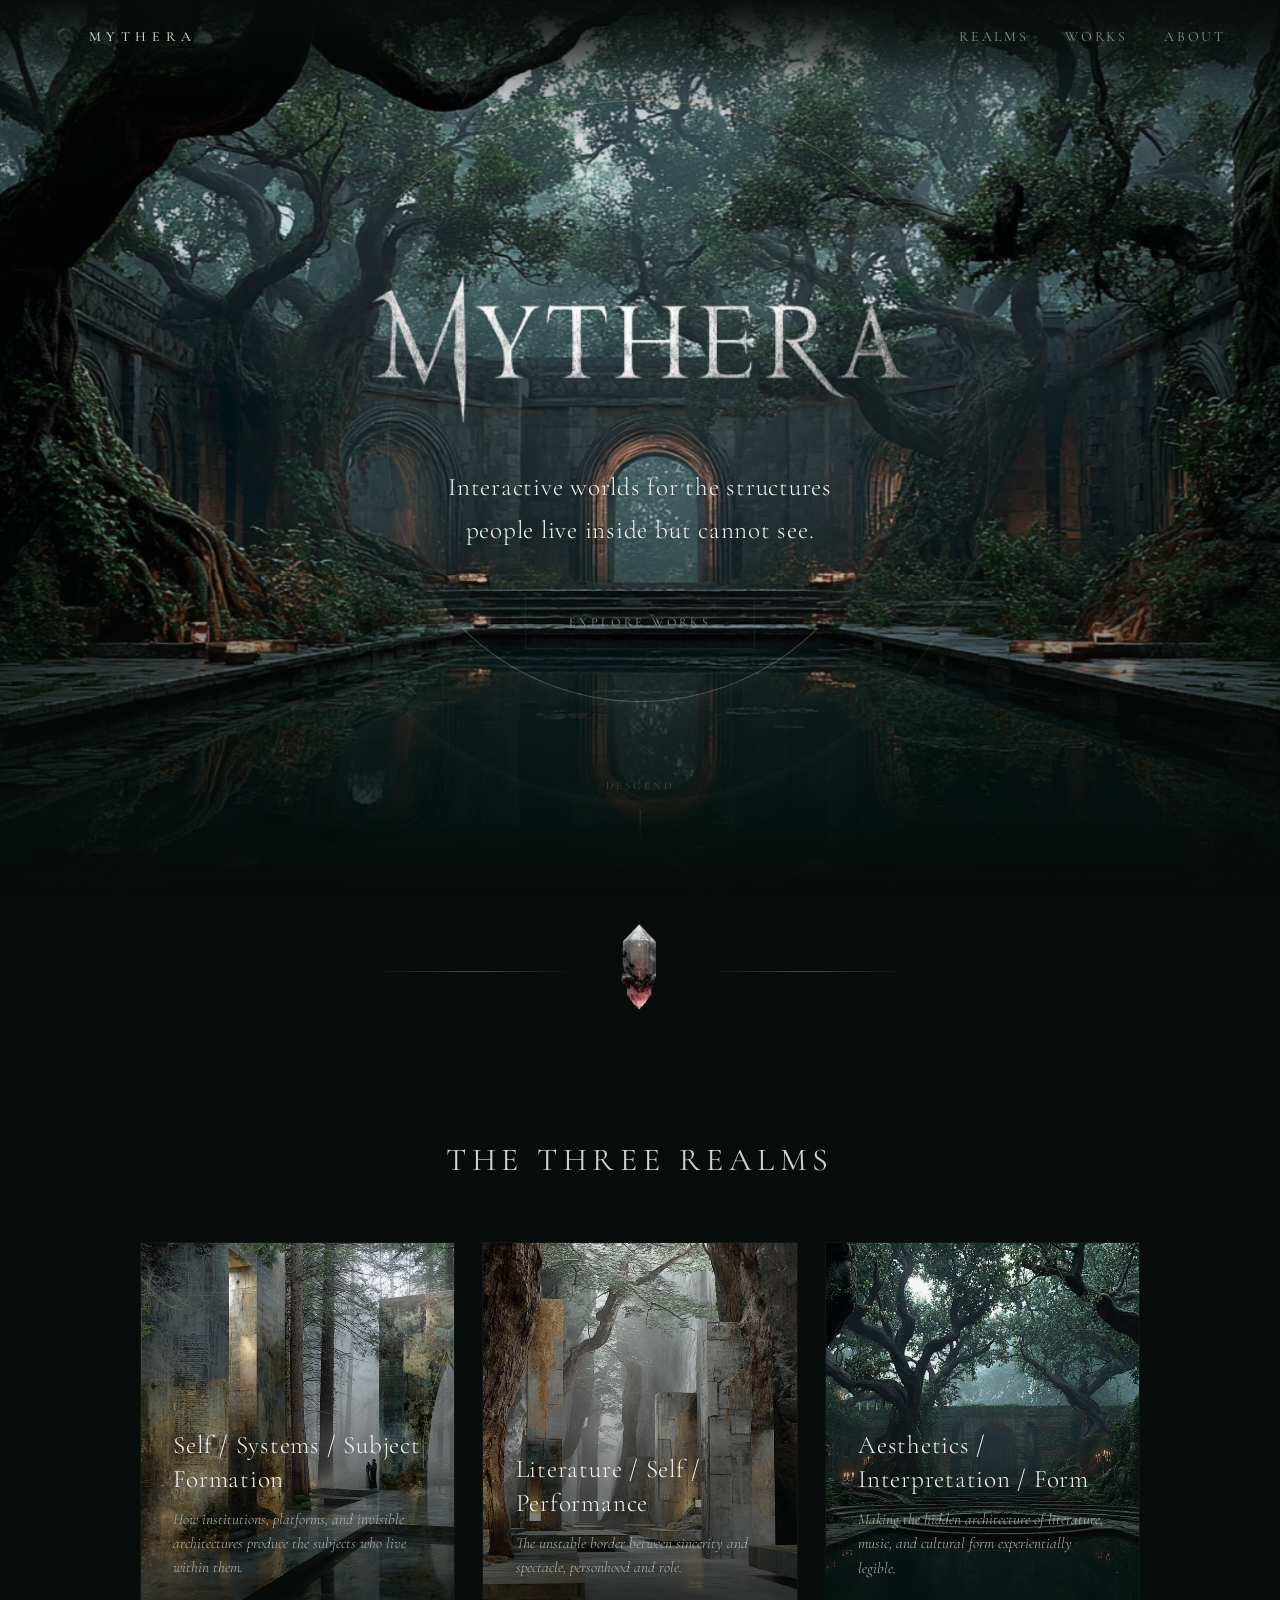
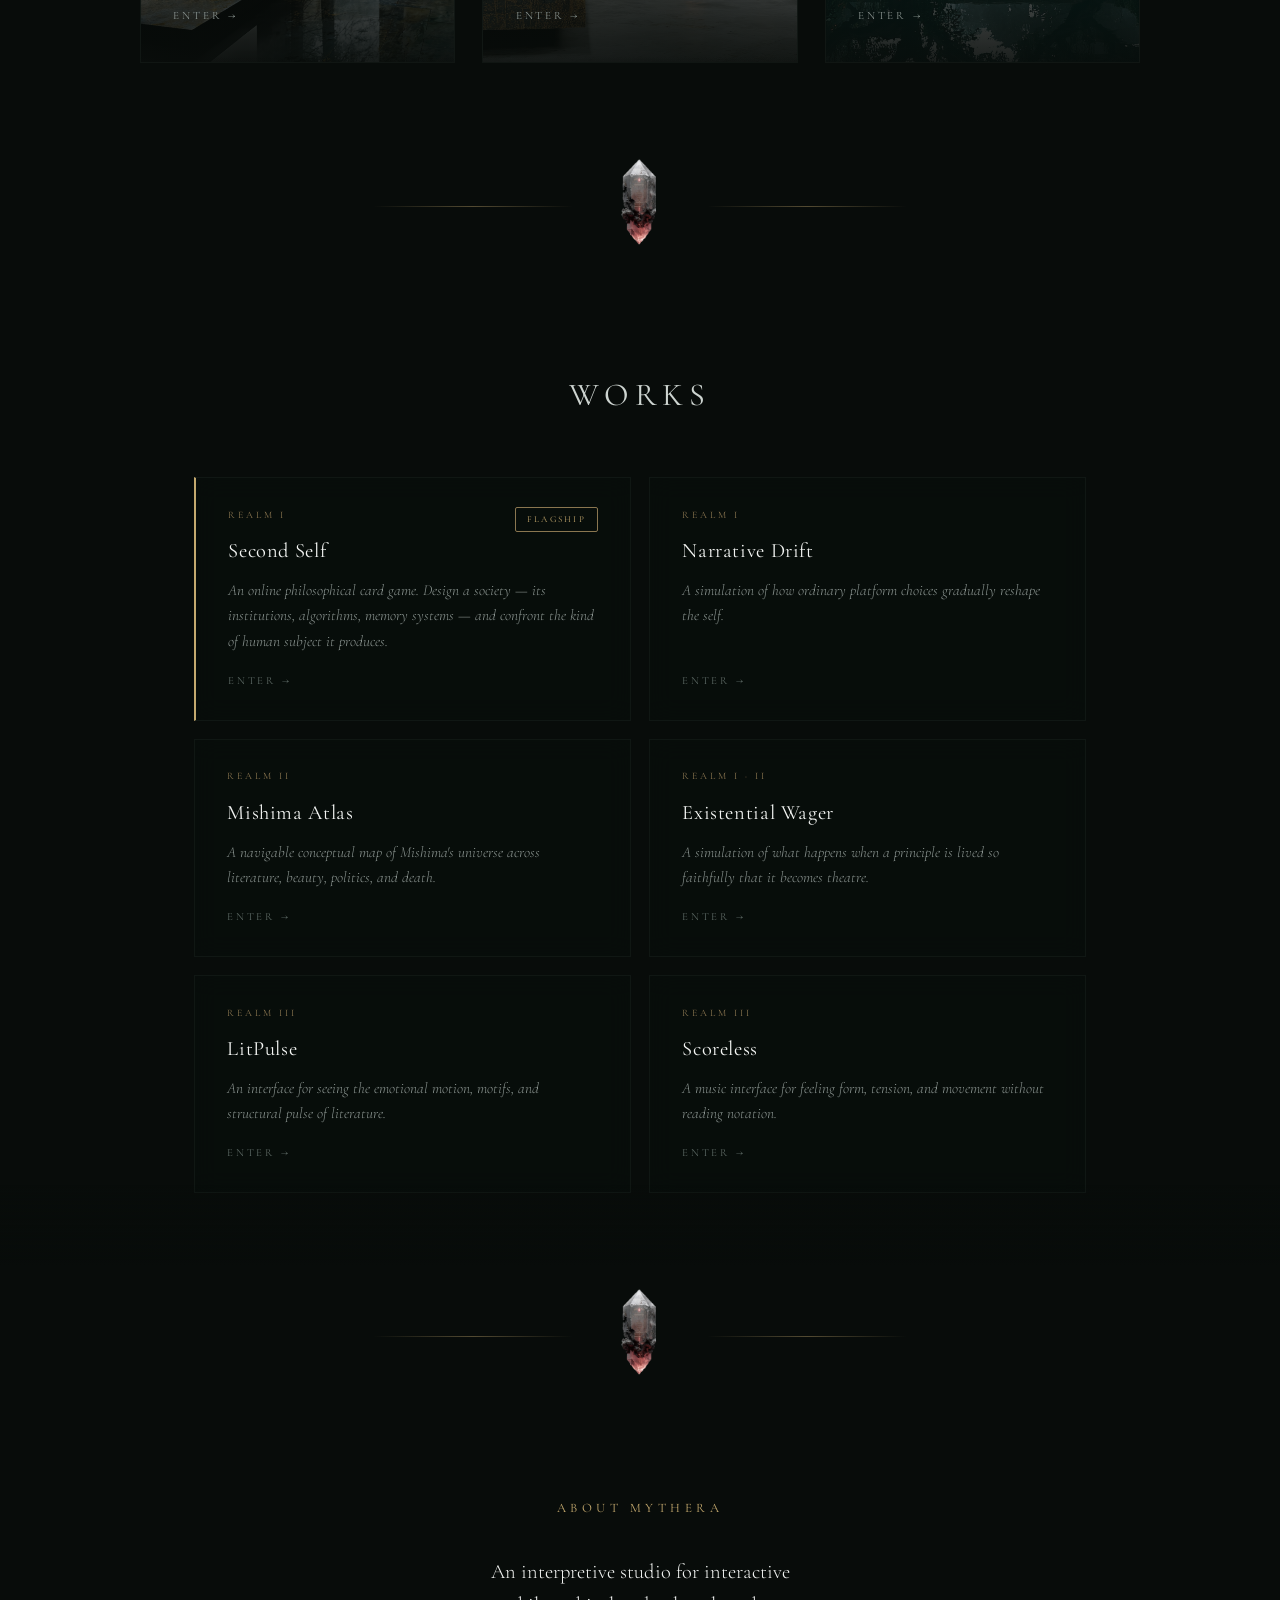
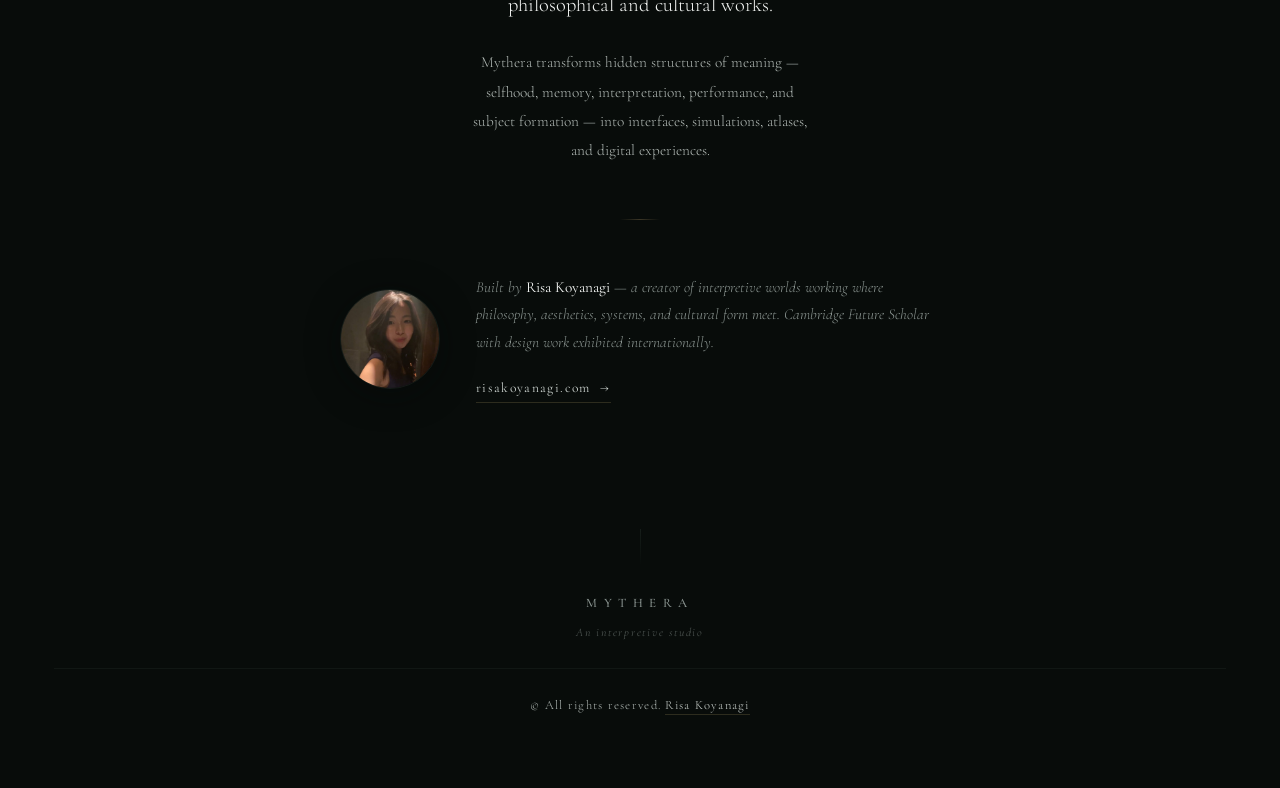
==== commit 2d565845: "Update Second Self descriptions across all levels - Surface work-card: concise tagline about designi" ====
--- a/index.html
+++ b/index.html
@@ -144,7 +144,7 @@
         <button class="work-card work-card--flagship" data-enter-work="1" data-work-id="second-self" type="button">
           <span class="work-card__realm">Realm I</span>
           <span class="work-card__title">Second Self</span>
-          <span class="work-card__desc">A philosophical card game about AI, governance, memory, and the kinds of subjects societies produce.</span>
+          <span class="work-card__desc">An online philosophical card game. Design a society &mdash; its institutions, algorithms, memory systems &mdash; and confront the kind of human subject it produces.</span>
           <span class="work-card__badge">Flagship</span>
           <span class="work-card__cta">Enter &rarr;</span>
         </button>
@@ -270,9 +270,9 @@
         <h3 class="chamber__works-label">Works</h3>
 
         <button class="node" data-work="second-self" type="button">
-          <span class="node__format">Strategy Interface</span>
+          <span class="node__format">Philosophical Card Game</span>
           <span class="node__title">Second Self</span>
-          <span class="node__hook">Design institutional systems and watch them shape the subjects who must live inside them.</span>
+          <span class="node__hook">Build a society with philosopher cards, institutional systems, and algorithmic infrastructures. Watch the subjects it produces take form.</span>
         </button>
 
         <button class="node" data-work="narrative-drift" type="button">
@@ -290,10 +290,11 @@
 
       <div class="workview" data-workview="second-self">
         <button class="workview__close" data-close-work type="button">&times;</button>
-        <span class="workview__format">Strategy Interface</span>
+        <span class="workview__format">Philosophical Card Game</span>
         <h3 class="workview__title">Second Self</h3>
-        <p class="workview__experience">You design institutional systems — education, surveillance, algorithmic curation, civic infrastructure — and watch them begin to shape the kinds of subjects who must live inside them.</p>
-        <p class="workview__tension">The tension is simple and brutal: the more governable a system becomes, the narrower the freedom of the selves it produces. You are asked not only what kind of system you would build, but what kind of human it would require.</p>
+        <p class="workview__experience">An online card game set in a near-future where algorithmic systems have saturated the fabric of society. You do not simply fight an opponent &mdash; you design a society. You build information environments, shape memory institutions, choose governance structures, and deploy philosopher cards &mdash; Foucault, Arendt, Butler, Stiegler &mdash; not as characters, but as theoretical lenses that alter how the world operates.</p>
+        <p class="workview__experience">Your screen displays a visual subject &mdash; the kind of human your society produces. As turns pass, it changes. An over-optimized recommendation environment may produce a refined but self-surveilling subject. A strong memory archive may grant deep connection to the past while eroding the freedom to forget. Victory is not about destroying an opponent &mdash; it is a tension between stability, freedom, legitimacy, innovation, and democratic capacity. No value can be maximized without cost to another.</p>
+        <p class="workview__tension">The central question: when systems begin to participate not just in governing behaviour, but in the very formation of selfhood &mdash; what kind of human emerges? Every institution teaches a way of living. Every system produces a kind of self. Every society, at its deepest level, is always making a second self.</p>
       </div>
 
       <div class="workview" data-workview="narrative-drift">
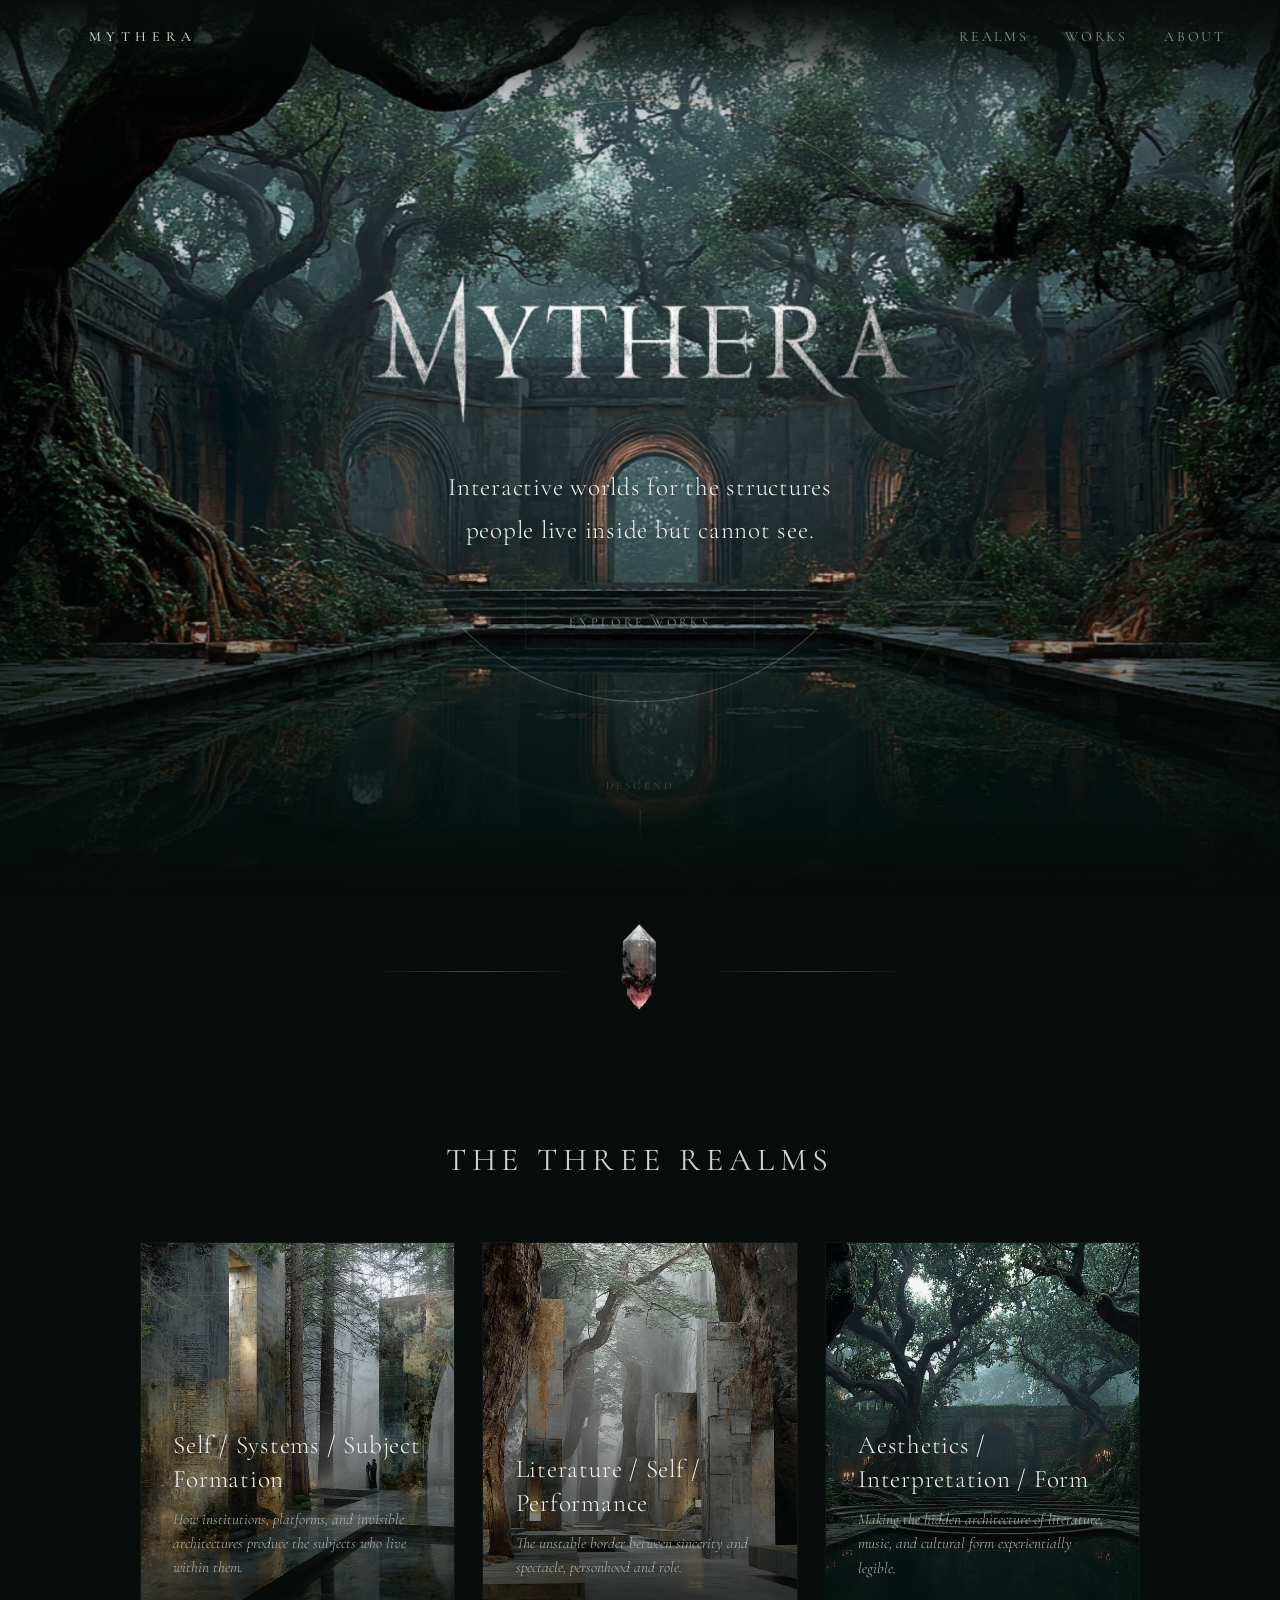
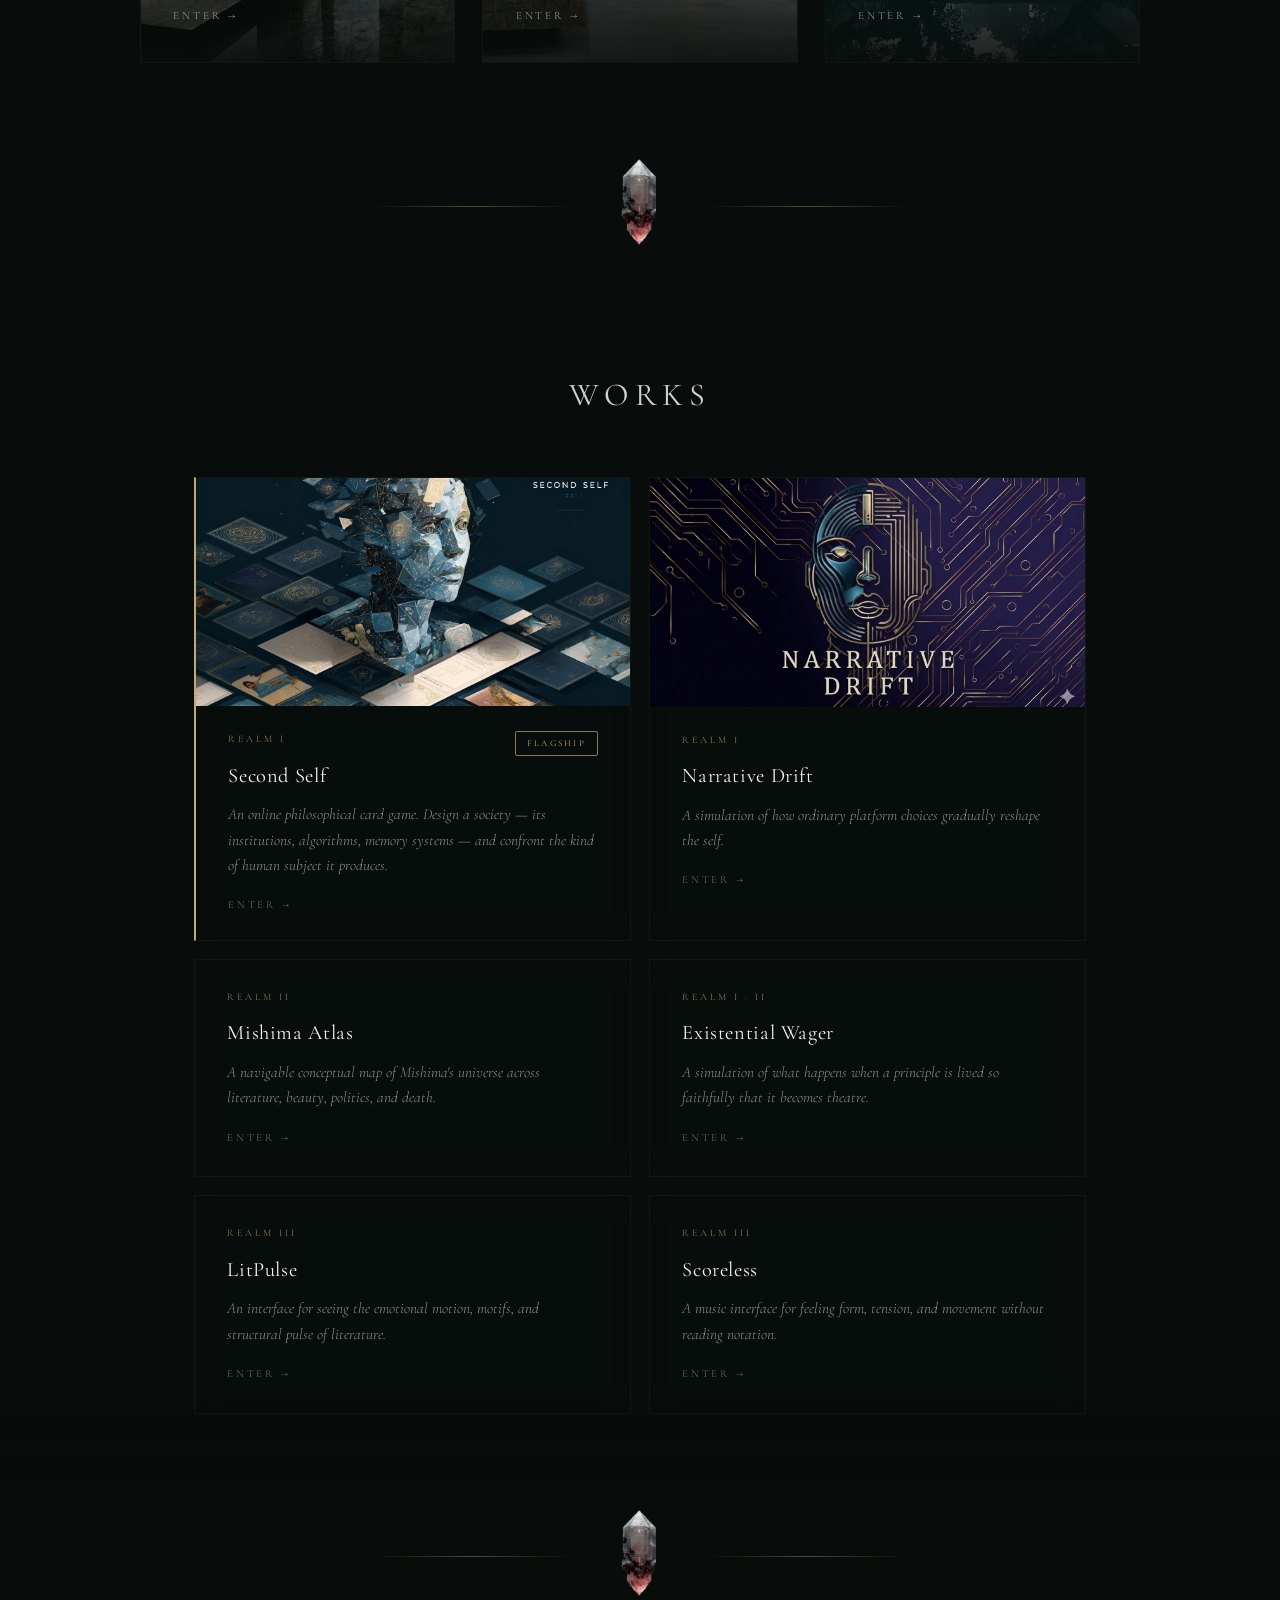
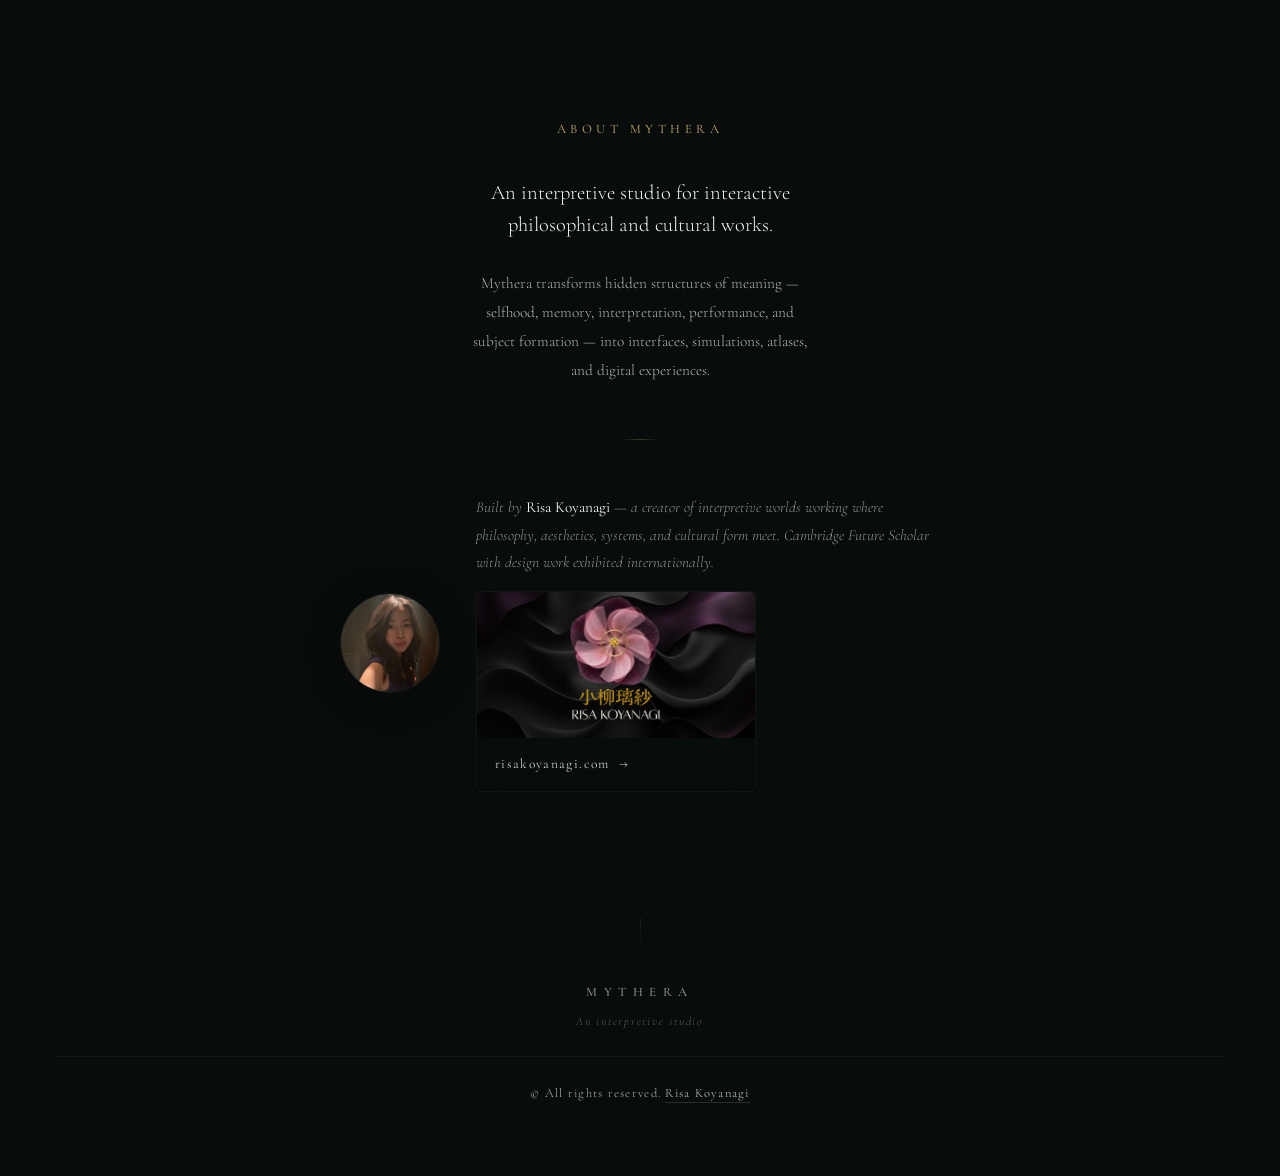
==== commit ed985641: "Fix bugs: workview overflow, OG images, and visual display - Workview: add max-height (80vh) and ove" ====
--- a/index.html
+++ b/index.html
@@ -8,16 +8,17 @@
   <link rel="icon" type="image/png" href="public/images/logo.png">
   <link rel="apple-touch-icon" href="public/images/logo.png">
   <meta property="og:type" content="website">
+  <meta property="og:url" content="https://mythera.studio/">
   <meta property="og:title" content="MYTHERA">
   <meta property="og:description" content="Explorable worlds for the structures people live inside but cannot see.">
-  <meta property="og:image" content="/public/images/mythera-og.png">
+  <meta property="og:image" content="https://mythera.studio/public/images/mythera-og.png">
   <meta property="og:image:width" content="1200">
   <meta property="og:image:height" content="630">
   <meta property="og:site_name" content="MYTHERA">
   <meta name="twitter:card" content="summary_large_image">
   <meta name="twitter:title" content="MYTHERA">
   <meta name="twitter:description" content="Explorable worlds for the structures people live inside but cannot see.">
-  <meta name="twitter:image" content="/public/images/mythera-og.png">
+  <meta name="twitter:image" content="https://mythera.studio/public/images/mythera-og.png">
   <link rel="preconnect" href="https://fonts.googleapis.com">
   <link rel="preconnect" href="https://fonts.gstatic.com" crossorigin>
   <link href="https://fonts.googleapis.com/css2?family=Cormorant+Garamond:ital,wght@0,300;0,400;0,500;0,600;0,700;1,300;1,400&display=swap" rel="stylesheet">
@@ -141,19 +142,25 @@
 
       <div class="works__grid">
 
-        <button class="work-card work-card--flagship" data-enter-work="1" data-work-id="second-self" type="button">
-          <span class="work-card__realm">Realm I</span>
-          <span class="work-card__title">Second Self</span>
-          <span class="work-card__desc">An online philosophical card game. Design a society &mdash; its institutions, algorithms, memory systems &mdash; and confront the kind of human subject it produces.</span>
-          <span class="work-card__badge">Flagship</span>
-          <span class="work-card__cta">Enter &rarr;</span>
-        </button>
-
-        <button class="work-card" data-enter-work="1" data-work-id="narrative-drift" type="button">
-          <span class="work-card__realm">Realm I</span>
-          <span class="work-card__title">Narrative Drift</span>
-          <span class="work-card__desc">A simulation of how ordinary platform choices gradually reshape the self.</span>
-          <span class="work-card__cta">Enter &rarr;</span>
+        <button class="work-card work-card--flagship work-card--has-image" data-enter-work="1" data-work-id="second-self" type="button">
+          <img src="public/images/secondself_og.png" alt="" class="work-card__image">
+          <div class="work-card__body">
+            <span class="work-card__realm">Realm I</span>
+            <span class="work-card__title">Second Self</span>
+            <span class="work-card__desc">An online philosophical card game. Design a society &mdash; its institutions, algorithms, memory systems &mdash; and confront the kind of human subject it produces.</span>
+            <span class="work-card__badge">Flagship</span>
+            <span class="work-card__cta">Enter &rarr;</span>
+          </div>
+        </button>
+
+        <button class="work-card work-card--has-image" data-enter-work="1" data-work-id="narrative-drift" type="button">
+          <img src="public/images/narrative drift-og.png" alt="" class="work-card__image">
+          <div class="work-card__body">
+            <span class="work-card__realm">Realm I</span>
+            <span class="work-card__title">Narrative Drift</span>
+            <span class="work-card__desc">A simulation of how ordinary platform choices gradually reshape the self.</span>
+            <span class="work-card__cta">Enter &rarr;</span>
+          </div>
         </button>
 
         <button class="work-card" data-enter-work="2" data-work-id="mishima-atlas" type="button">
@@ -216,8 +223,9 @@
             <p class="about__creator-text">
               Built by <strong class="about__name">Risa Koyanagi</strong> &mdash; a creator of interpretive worlds working where philosophy, aesthetics, systems, and cultural form meet. Cambridge Future Scholar with design work exhibited internationally.
             </p>
-            <a href="https://risakoyanagi.com" target="_blank" rel="noopener" class="about__link">
-              risakoyanagi.com <span class="about__link-arrow">&rarr;</span>
+            <a href="https://risakoyanagi.com" target="_blank" rel="noopener" class="about__card">
+              <img src="public/images/risa koyanagi og.png" alt="" class="about__card-img">
+              <span class="about__card-label">risakoyanagi.com <span class="about__link-arrow">&rarr;</span></span>
             </a>
           </div>
         </div>
--- a/styles.css
+++ b/styles.css
@@ -512,6 +512,29 @@
   text-align: left;
   transition: border-color 0.6s, transform 0.6s, box-shadow 0.6s;
   position: relative;
+  overflow: hidden;
+}
+
+.work-card--has-image {
+  padding: 0;
+}
+
+.work-card--has-image .work-card__body {
+  padding: 1.4rem 1.8rem;
+  position: relative;
+}
+
+.work-card__image {
+  width: 100%;
+  height: auto;
+  aspect-ratio: 1200 / 630;
+  object-fit: cover;
+  display: block;
+  transition: transform 1s ease;
+}
+
+.work-card:hover .work-card__image {
+  transform: scale(1.03);
 }
 
 .work-card:hover {
@@ -558,7 +581,7 @@
 
 .work-card__badge {
   position: absolute;
-  top: 1.6rem;
+  top: 1.4rem;
   right: 1.8rem;
   font-size: 0.5rem;
   font-weight: 400;
@@ -681,20 +704,44 @@
   margin-bottom: 0.8rem;
 }
 
-.about__link {
-  display: inline-block;
+.about__card {
+  display: block;
+  overflow: hidden;
+  border: 1px solid var(--color-glass-edge);
+  background: var(--color-glass);
+  backdrop-filter: blur(12px);
+  -webkit-backdrop-filter: blur(12px);
+  border-radius: 6px;
+  max-width: 280px;
+  transition: border-color 0.6s, box-shadow 0.6s, transform 0.6s;
+}
+
+.about__card:hover {
+  border-color: rgba(196,169,110,0.25);
+  box-shadow: 0 12px 40px rgba(5,8,7,0.5);
+  transform: translateY(-3px);
+}
+
+.about__card-img {
+  width: 100%;
+  height: auto;
+  aspect-ratio: 1200 / 630;
+  object-fit: cover;
+  display: block;
+}
+
+.about__card-label {
+  display: block;
+  padding: 0.8rem 1rem;
   font-size: 0.75rem;
   font-weight: 400;
   letter-spacing: 0.1em;
   color: var(--color-silver);
-  border-bottom: 1px solid rgba(196,169,110,0.2);
-  padding-bottom: 2px;
-  transition: color 0.6s, border-color 0.6s;
-}
-
-.about__link:hover {
+  transition: color 0.6s;
+}
+
+.about__card:hover .about__card-label {
   color: var(--color-accent);
-  border-bottom-color: rgba(196,169,110,0.5);
 }
 
 .about__link-arrow {
@@ -703,7 +750,7 @@
   transition: transform 0.4s;
 }
 
-.about__link:hover .about__link-arrow {
+.about__card:hover .about__link-arrow {
   transform: translateX(3px);
 }
 
@@ -884,6 +931,8 @@
   bottom: 0; right: 0;
   width: 50%;
   max-width: 520px;
+  max-height: 80vh;
+  overflow-y: auto;
   z-index: 10;
   padding: 3rem;
   background: var(--color-glass);
@@ -959,6 +1008,7 @@
   .works { padding: 4rem 2rem 3rem; }
   .about { padding: 4rem 2rem 3rem; }
   .about__creator { flex-direction: column; text-align: center; }
+  .about__card { margin: 0 auto; }
   .chamber__intro, .chamber__works { margin-right: 5%; max-width: none; margin-left: 5%; }
   .chamber__overlay {
     background:
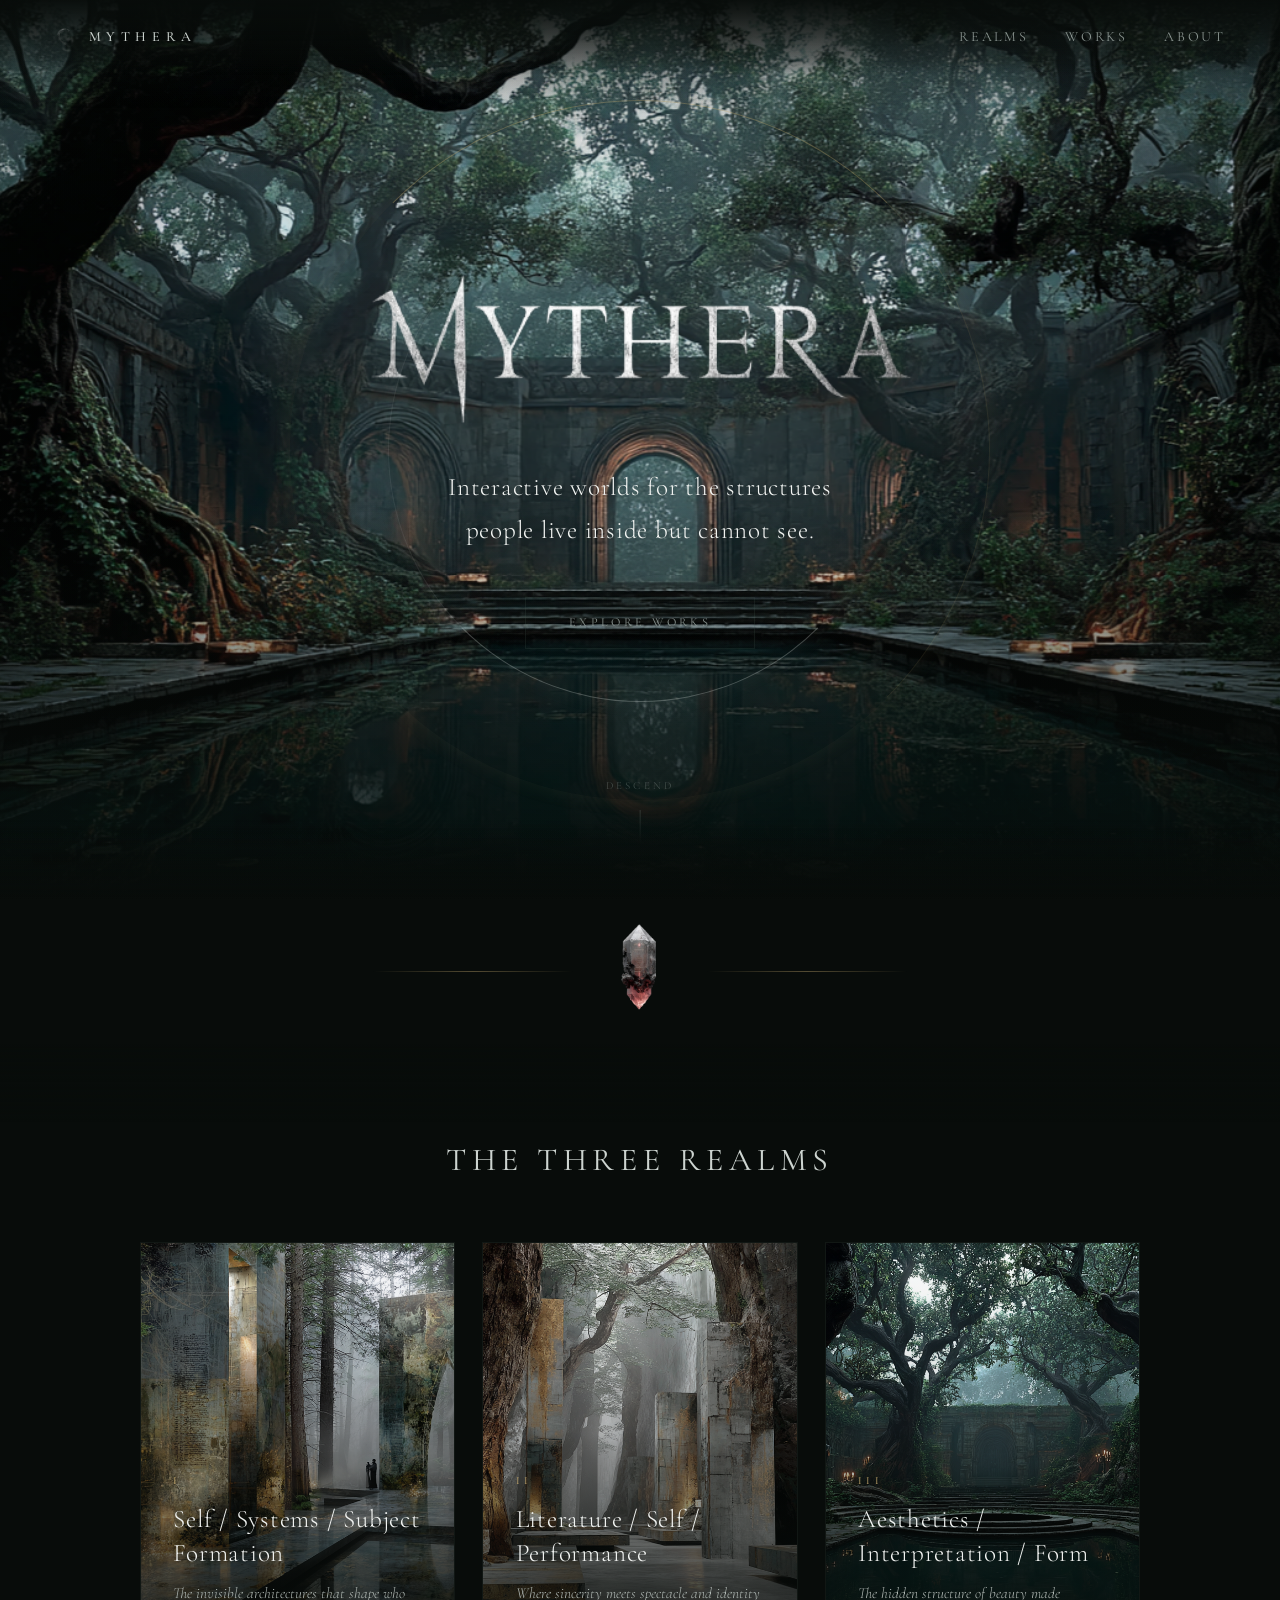
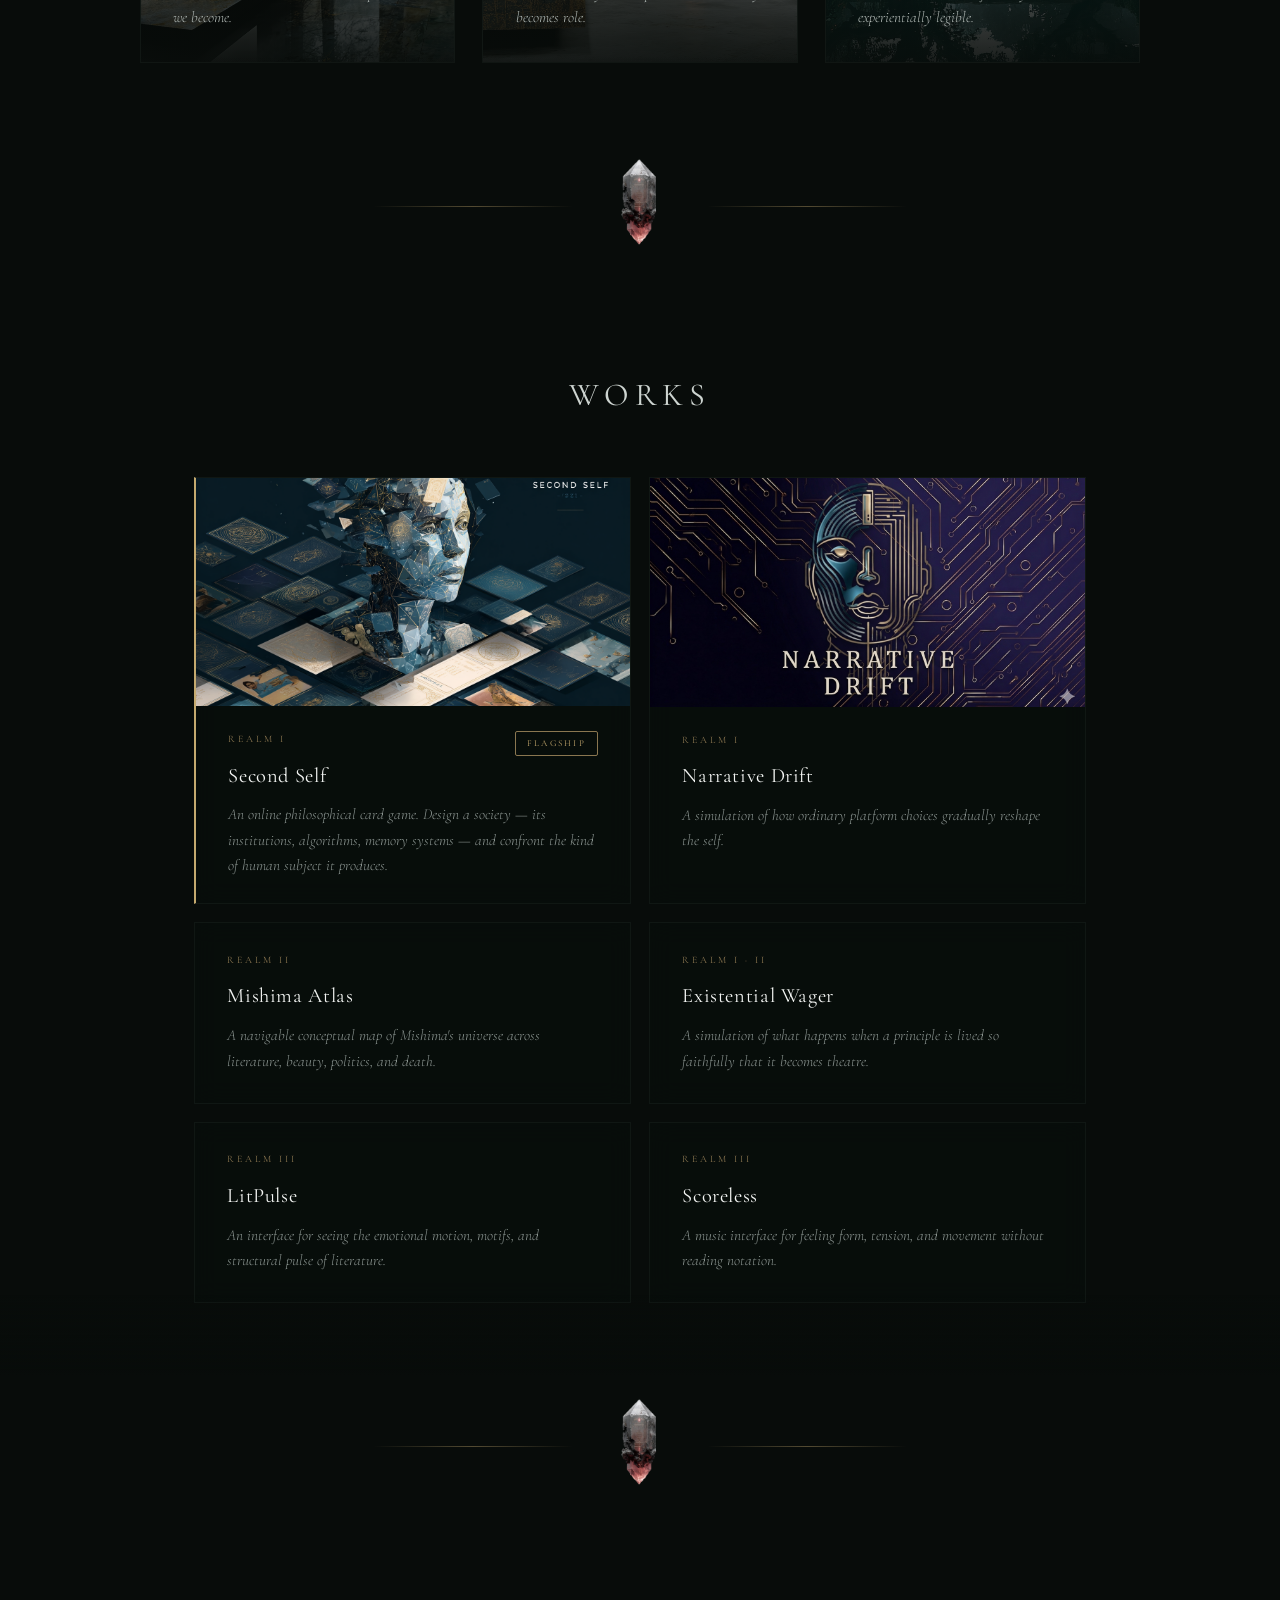
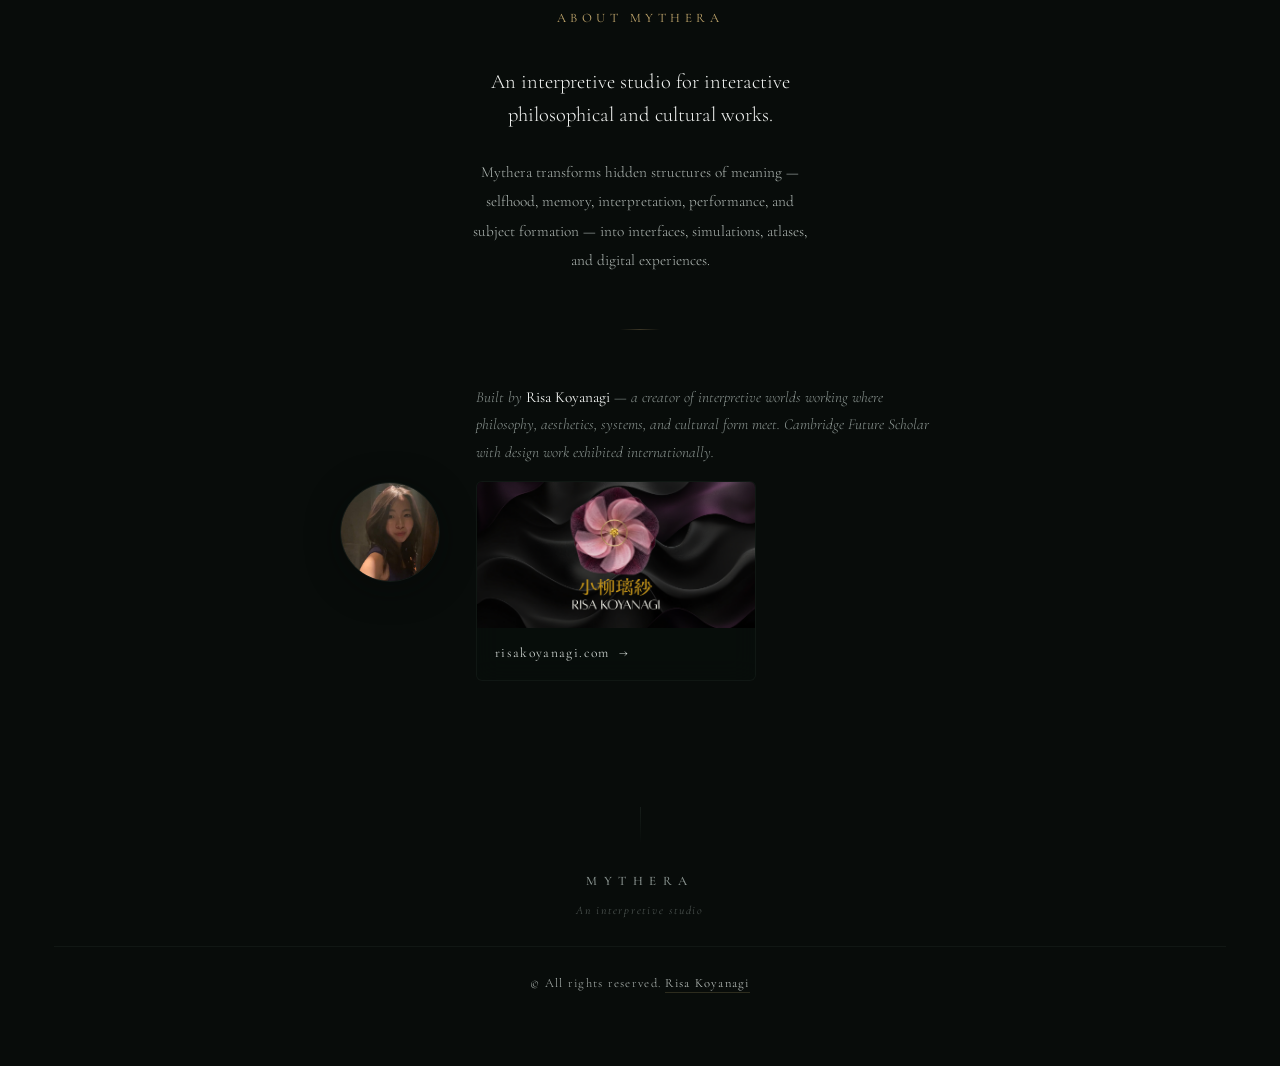
==== commit 37c28e64: "Simplify homepage: make Realms visual-only, remove depth system Realms are now atmospheric framing c" ====
--- a/index.html
+++ b/index.html
@@ -91,41 +91,38 @@
 
       <div class="realms__grid">
 
-        <button class="realm-card" data-realm="1" type="button">
+        <div class="realm-card">
           <div class="realm-card__image">
             <img src="public/images/mythera-1.png" alt="" class="realm-card__img">
           </div>
           <div class="realm-card__body">
             <span class="realm-card__index">I</span>
             <h3 class="realm-card__title">Self / Systems / Subject Formation</h3>
-            <p class="realm-card__desc">How institutions, platforms, and invisible architectures produce the subjects who live within them.</p>
-            <span class="realm-card__cta">Enter &rarr;</span>
-          </div>
-        </button>
-
-        <button class="realm-card" data-realm="2" type="button">
+            <p class="realm-card__desc">The invisible architectures that shape who we become.</p>
+          </div>
+        </div>
+
+        <div class="realm-card">
           <div class="realm-card__image">
             <img src="public/images/mythera-2.png" alt="" class="realm-card__img">
           </div>
           <div class="realm-card__body">
             <span class="realm-card__index">II</span>
             <h3 class="realm-card__title">Literature / Self / Performance</h3>
-            <p class="realm-card__desc">The unstable border between sincerity and spectacle, personhood and role.</p>
-            <span class="realm-card__cta">Enter &rarr;</span>
-          </div>
-        </button>
-
-        <button class="realm-card" data-realm="3" type="button">
+            <p class="realm-card__desc">Where sincerity meets spectacle and identity becomes role.</p>
+          </div>
+        </div>
+
+        <div class="realm-card">
           <div class="realm-card__image">
             <img src="public/images/mythera-6.png" alt="" class="realm-card__img">
           </div>
           <div class="realm-card__body">
             <span class="realm-card__index">III</span>
             <h3 class="realm-card__title">Aesthetics / Interpretation / Form</h3>
-            <p class="realm-card__desc">Making the hidden architecture of literature, music, and cultural form experientially legible.</p>
-            <span class="realm-card__cta">Enter &rarr;</span>
-          </div>
-        </button>
+            <p class="realm-card__desc">The hidden structure of beauty made experientially legible.</p>
+          </div>
+        </div>
 
       </div>
     </section>
@@ -142,54 +139,48 @@
 
       <div class="works__grid">
 
-        <button class="work-card work-card--flagship work-card--has-image" data-enter-work="1" data-work-id="second-self" type="button">
+        <div class="work-card work-card--flagship work-card--has-image">
           <img src="public/images/secondself_og.png" alt="" class="work-card__image">
           <div class="work-card__body">
             <span class="work-card__realm">Realm I</span>
             <span class="work-card__title">Second Self</span>
             <span class="work-card__desc">An online philosophical card game. Design a society &mdash; its institutions, algorithms, memory systems &mdash; and confront the kind of human subject it produces.</span>
             <span class="work-card__badge">Flagship</span>
-            <span class="work-card__cta">Enter &rarr;</span>
-          </div>
-        </button>
-
-        <button class="work-card work-card--has-image" data-enter-work="1" data-work-id="narrative-drift" type="button">
+          </div>
+        </div>
+
+        <div class="work-card work-card--has-image">
           <img src="public/images/narrative drift-og.png" alt="" class="work-card__image">
           <div class="work-card__body">
             <span class="work-card__realm">Realm I</span>
             <span class="work-card__title">Narrative Drift</span>
             <span class="work-card__desc">A simulation of how ordinary platform choices gradually reshape the self.</span>
-            <span class="work-card__cta">Enter &rarr;</span>
-          </div>
-        </button>
-
-        <button class="work-card" data-enter-work="2" data-work-id="mishima-atlas" type="button">
+          </div>
+        </div>
+
+        <div class="work-card">
           <span class="work-card__realm">Realm II</span>
           <span class="work-card__title">Mishima Atlas</span>
           <span class="work-card__desc">A navigable conceptual map of Mishima's universe across literature, beauty, politics, and death.</span>
-          <span class="work-card__cta">Enter &rarr;</span>
-        </button>
-
-        <button class="work-card" data-enter-work="1" data-work-id="existential-wager" type="button">
+        </div>
+
+        <div class="work-card">
           <span class="work-card__realm">Realm I &middot; II</span>
           <span class="work-card__title">Existential Wager</span>
           <span class="work-card__desc">A simulation of what happens when a principle is lived so faithfully that it becomes theatre.</span>
-          <span class="work-card__cta">Enter &rarr;</span>
-        </button>
-
-        <button class="work-card" data-enter-work="3" data-work-id="litpulse" type="button">
+        </div>
+
+        <div class="work-card">
           <span class="work-card__realm">Realm III</span>
           <span class="work-card__title">LitPulse</span>
           <span class="work-card__desc">An interface for seeing the emotional motion, motifs, and structural pulse of literature.</span>
-          <span class="work-card__cta">Enter &rarr;</span>
-        </button>
-
-        <button class="work-card" data-enter-work="3" data-work-id="scoreless" type="button">
+        </div>
+
+        <div class="work-card">
           <span class="work-card__realm">Realm III</span>
           <span class="work-card__title">Scoreless</span>
           <span class="work-card__desc">A music interface for feeling form, tension, and movement without reading notation.</span>
-          <span class="work-card__cta">Enter &rarr;</span>
-        </button>
+        </div>
 
       </div>
     </section>
@@ -243,179 +234,6 @@
 
   </div>
 
-
-  <!-- ============================================================
-       DEPTH — Realm chambers
-       ============================================================ -->
-  <div class="depth" id="depth" aria-hidden="true">
-
-    <button class="depth__back" type="button" data-back>
-      <span class="depth__back-arrow">&larr;</span>
-      <span class="depth__back-text">Return</span>
-    </button>
-
-    <!-- Realm navigation inside depth -->
-    <div class="depth__realms-nav">
-      <button class="depth__realm-link" data-realm="1" type="button">I</button>
-      <button class="depth__realm-link" data-realm="2" type="button">II</button>
-      <button class="depth__realm-link" data-realm="3" type="button">III</button>
-    </div>
-
-    <!-- ====== CHAMBER 1 — Self & Systems ====== -->
-    <div class="chamber chamber--1" data-chamber="1">
-      <div class="chamber__bg">
-        <img src="public/images/mythera-1.png" alt="" class="chamber__bg-img">
-      </div>
-      <div class="chamber__overlay chamber__overlay--1"></div>
-
-      <div class="chamber__intro">
-        <span class="chamber__index">Realm I</span>
-        <h2 class="chamber__title">Systems, Memory &amp;<br>the Making of the Self</h2>
-        <p class="chamber__address">No one becomes a self in isolation. We are composed through schools, interfaces, platforms, states, institutions, and routines that feel external until we recognize how deeply they live within us. This realm makes visible the systems that do not simply regulate subjects, but produce them.</p>
-      </div>
-
-      <div class="chamber__works">
-        <h3 class="chamber__works-label">Works</h3>
-
-        <button class="node" data-work="second-self" type="button">
-          <span class="node__format">Philosophical Card Game</span>
-          <span class="node__title">Second Self</span>
-          <span class="node__hook">Build a society with philosopher cards, institutional systems, and algorithmic infrastructures. Watch the subjects it produces take form.</span>
-        </button>
-
-        <button class="node" data-work="narrative-drift" type="button">
-          <span class="node__format">Simulation of Drift</span>
-          <span class="node__title">Narrative Drift</span>
-          <span class="node__hook">Make ordinary choices. Watch patterns accumulate. Discover that transformation rarely arrives as crisis.</span>
-        </button>
-
-        <button class="node" data-work="existential-wager" type="button">
-          <span class="node__format">Philosophical Simulation</span>
-          <span class="node__title">Existential Wager</span>
-          <span class="node__hook">Commit to an ideal without reserve. Discover whether fidelity becomes theatre.</span>
-        </button>
-      </div>
-
-      <div class="workview" data-workview="second-self">
-        <button class="workview__close" data-close-work type="button">&times;</button>
-        <span class="workview__format">Philosophical Card Game</span>
-        <h3 class="workview__title">Second Self</h3>
-        <p class="workview__experience">An online card game set in a near-future where algorithmic systems have saturated the fabric of society. You do not simply fight an opponent &mdash; you design a society. You build information environments, shape memory institutions, choose governance structures, and deploy philosopher cards &mdash; Foucault, Arendt, Butler, Stiegler &mdash; not as characters, but as theoretical lenses that alter how the world operates.</p>
-        <p class="workview__experience">Your screen displays a visual subject &mdash; the kind of human your society produces. As turns pass, it changes. An over-optimized recommendation environment may produce a refined but self-surveilling subject. A strong memory archive may grant deep connection to the past while eroding the freedom to forget. Victory is not about destroying an opponent &mdash; it is a tension between stability, freedom, legitimacy, innovation, and democratic capacity. No value can be maximized without cost to another.</p>
-        <p class="workview__tension">The central question: when systems begin to participate not just in governing behaviour, but in the very formation of selfhood &mdash; what kind of human emerges? Every institution teaches a way of living. Every system produces a kind of self. Every society, at its deepest level, is always making a second self.</p>
-      </div>
-
-      <div class="workview" data-workview="narrative-drift">
-        <button class="workview__close" data-close-work type="button">&times;</button>
-        <span class="workview__format">Simulation of Drift</span>
-        <h3 class="workview__title">Narrative Drift</h3>
-        <p class="workview__experience">You make ordinary choices. What to read. What to skip. What to reward. What to forget. Nothing feels decisive. Then time passes. Patterns accumulate. A self takes form.</p>
-        <p class="workview__tension">The discovery is that transformation rarely arrives as crisis. More often it arrives as repetition. Drift works precisely because it feels too small to notice while it is happening.</p>
-      </div>
-
-      <div class="workview" data-workview="existential-wager">
-        <button class="workview__close" data-close-work type="button">&times;</button>
-        <span class="workview__format">Philosophical Simulation</span>
-        <h3 class="workview__title">Existential Wager</h3>
-        <p class="workview__experience">You choose an ideal — truth, beauty, justice, authenticity — and commit to it without reserve. The simulation tests that commitment across escalating situations, each forcing the ideal into action.</p>
-        <p class="workview__tension">The wager is whether devotion to an ideal can remain living conviction once it becomes habit, posture, or doctrine. At what point does fidelity become theatre? At what point was it always theatre?</p>
-      </div>
-    </div>
-
-    <!-- ====== CHAMBER 2 — Literature & Performance ====== -->
-    <div class="chamber chamber--2" data-chamber="2">
-      <div class="chamber__bg">
-        <img src="public/images/mythera-2.png" alt="" class="chamber__bg-img">
-      </div>
-      <div class="chamber__overlay chamber__overlay--2"></div>
-
-      <div class="chamber__intro">
-        <span class="chamber__index">Realm II</span>
-        <h2 class="chamber__title">Literature, Performance &amp;<br>the Unfinished Self</h2>
-        <p class="chamber__address">This realm inhabits the unstable border between confession and construction, sincerity and performance, personhood and role. It asks what happens when identity is not something one possesses, but something one enacts — repeatedly, aesthetically, and often before an audience.</p>
-      </div>
-
-      <div class="chamber__works">
-        <h3 class="chamber__works-label">Works</h3>
-
-        <button class="node" data-work="mishima-atlas" type="button">
-          <span class="node__format">Atlas / Interpretation Interface</span>
-          <span class="node__title">Mishima Atlas</span>
-          <span class="node__hook">Move through beauty, death, politics, and spectacle as one contested terrain. To read it is already to take a position.</span>
-        </button>
-
-        <button class="node" data-work="existential-wager-2" type="button">
-          <span class="node__format">Philosophical Simulation</span>
-          <span class="node__title">Existential Wager</span>
-          <span class="node__hook">The more sincerely you try to appear sincere, the more sincerity itself becomes unstable.</span>
-        </button>
-      </div>
-
-      <div class="workview" data-workview="mishima-atlas">
-        <button class="workview__close" data-close-work type="button">&times;</button>
-        <span class="workview__format">Atlas / Interpretation Interface</span>
-        <h3 class="workview__title">Mishima Atlas</h3>
-        <p class="workview__experience">You move through the territories of Mishima's world — beauty, death, politics, spectacle, emperor, remainder — as an interpretive landscape. Writing, action, contradiction, and afterlife appear not as separate topics, but as one contested terrain.</p>
-        <p class="workview__tension">The encounter is with a life that refused to separate art from action, performance from conviction, or aesthetics from danger. You cannot map this world from nowhere. To read it is already to take a position within it.</p>
-      </div>
-
-      <div class="workview" data-workview="existential-wager-2">
-        <button class="workview__close" data-close-work type="button">&times;</button>
-        <span class="workview__format">Philosophical Simulation</span>
-        <h3 class="workview__title">Existential Wager</h3>
-        <p class="workview__experience">Here the wager turns specifically toward performance. The more visibly you enact your commitment, the more commitment begins to resemble theatre. The more sincerely you try to appear sincere, the more sincerity itself becomes unstable.</p>
-        <p class="workview__tension">This realm asks whether the self can ever stand outside its own staging — or whether every ideal, once lived publicly, acquires a mask.</p>
-      </div>
-    </div>
-
-    <!-- ====== CHAMBER 3 — Aesthetic Legibility ====== -->
-    <div class="chamber chamber--3" data-chamber="3">
-      <div class="chamber__bg">
-        <img src="public/images/mythera-6.png" alt="" class="chamber__bg-img">
-      </div>
-      <div class="chamber__overlay chamber__overlay--3"></div>
-
-      <div class="chamber__intro">
-        <span class="chamber__index">Realm III</span>
-        <h2 class="chamber__title">Aesthetics, Interpretation &amp;<br>Cultural Form</h2>
-        <p class="chamber__address">You have always felt what literature and music do. What is harder to see is how they do it. This realm builds interpretive instruments for perceiving the hidden architecture of cultural form: rhythm, tension, pacing, repetition, release, tonal pressure, emotional design. Not by reducing art to data, but by making form experientially legible.</p>
-      </div>
-
-      <div class="chamber__works">
-        <h3 class="chamber__works-label">Works</h3>
-
-        <button class="node" data-work="litpulse" type="button">
-          <span class="node__format">Literary Interface</span>
-          <span class="node__title">LitPulse</span>
-          <span class="node__hook">Enter a literary work as a field of movement. What feels intuitive while reading becomes newly visible as structure.</span>
-        </button>
-
-        <button class="node" data-work="scoreless" type="button">
-          <span class="node__format">Music Interface</span>
-          <span class="node__title">Scoreless</span>
-          <span class="node__hook">Encounter music as navigable space. Legibility emerges without score-reading or specialist expertise.</span>
-        </button>
-      </div>
-
-      <div class="workview" data-workview="litpulse">
-        <button class="workview__close" data-close-work type="button">&times;</button>
-        <span class="workview__format">Literary Interface</span>
-        <h3 class="workview__title">LitPulse</h3>
-        <p class="workview__experience">You enter a literary work as a field of movement. Rhythm becomes visible. Tension becomes spatial. Pacing becomes something you can cross, inhabit, and compare.</p>
-        <p class="workview__tension">The insight is that literature does not move us by content alone. It moves through arrangement, pressure, delay, recurrence, and form. What feels intuitive while reading becomes newly visible as structure.</p>
-      </div>
-
-      <div class="workview" data-workview="scoreless">
-        <button class="workview__close" data-close-work type="button">&times;</button>
-        <span class="workview__format">Music Interface</span>
-        <h3 class="workview__title">Scoreless</h3>
-        <p class="workview__experience">You listen to music and encounter its form as space. Not notation. Not waveform. A navigable architecture of tension, variation, return, suspension, and release.</p>
-        <p class="workview__tension">The shift is simple but irreversible: music stops being only something you receive in time and becomes something you inhabit as structure. Legibility emerges without requiring score-reading, technical training, or specialist expertise.</p>
-      </div>
-    </div>
-
-  </div>
-
   <script src="main.js"></script>
 </body>
 </html>
--- a/styles.css
+++ b/styles.css
@@ -52,87 +52,6 @@
 .nav__link:hover { color: var(--color-text-bright); }
 
 
-/* ============================================
-   VIEW SYSTEM — Surface vs Depth
-   ============================================ */
-
-.surface {
-  transition: opacity var(--transition-view), transform var(--transition-view);
-}
-
-.depth {
-  position: fixed;
-  inset: 0;
-  z-index: 55;
-  opacity: 0;
-  pointer-events: none;
-  transition: opacity var(--transition-view);
-  overflow-y: auto;
-}
-
-/* When depth is active */
-body.in-depth .surface {
-  opacity: 0;
-  pointer-events: none;
-  transform: scale(0.97);
-}
-
-body.in-depth .depth {
-  opacity: 1;
-  pointer-events: auto;
-}
-
-body.in-depth {
-  overflow: hidden;
-}
-
-/* Back button */
-.depth__back {
-  position: fixed;
-  top: 1.6rem; left: 3rem;
-  z-index: 110;
-  display: flex; align-items: center; gap: 0.6rem;
-  opacity: 0;
-  transition: opacity 0.6s 0.3s, color 0.5s;
-  pointer-events: none;
-  color: var(--color-text-muted);
-}
-
-body.in-depth .depth__back {
-  opacity: 1;
-  pointer-events: auto;
-}
-
-.depth__back:hover { color: var(--color-silver); }
-.depth__back-arrow { font-size: 1.1rem; }
-.depth__back-text { font-size: 0.68rem; letter-spacing: 0.2em; text-transform: uppercase; }
-
-/* Realm nav within depth */
-.depth__realms-nav {
-  position: fixed;
-  top: 1.6rem; right: 3rem;
-  z-index: 110;
-  display: flex; gap: 1.2rem;
-  opacity: 0; pointer-events: none;
-  transition: opacity 0.6s 0.3s;
-}
-
-body.in-depth .depth__realms-nav {
-  opacity: 1; pointer-events: auto;
-}
-
-.depth__realm-link {
-  font-size: 0.65rem; font-weight: 400;
-  letter-spacing: 0.3em;
-  color: var(--color-text-muted);
-  transition: color 0.5s;
-  padding: 0.3rem 0;
-}
-
-.depth__realm-link:hover,
-.depth__realm-link.is-active {
-  color: var(--color-accent);
-}
 
 
 /* ============================================
@@ -401,6 +320,7 @@
   overflow: hidden;
   border: 1px solid var(--color-glass-edge);
   text-align: left;
+  cursor: default;
   transition: transform 0.8s cubic-bezier(0.25,0.1,0.25,1), border-color 0.8s, box-shadow 0.8s;
 }
 
@@ -463,17 +383,7 @@
   font-size: 0.85rem; font-weight: 300; font-style: italic;
   color: var(--color-text-body);
   line-height: 1.6;
-  margin-bottom: 1rem;
-}
-
-.realm-card__cta {
-  font-size: 0.62rem; font-weight: 400;
-  letter-spacing: 0.25em; text-transform: uppercase;
-  color: var(--color-text-dim);
-  transition: color 0.6s;
-}
-
-.realm-card:hover .realm-card__cta { color: var(--color-accent); }
+}
 
 
 /* ============================================
@@ -593,18 +503,6 @@
   border-radius: 2px;
 }
 
-.work-card__cta {
-  display: block;
-  margin-top: 1rem;
-  font-size: 0.6rem;
-  font-weight: 400;
-  letter-spacing: 0.25em;
-  text-transform: uppercase;
-  color: var(--color-text-muted);
-  transition: color 0.6s;
-}
-
-.work-card:hover .work-card__cta { color: var(--color-accent); }
 
 
 /* ============================================
@@ -768,234 +666,6 @@
 .footer__author-link:hover { color: var(--color-accent); border-bottom-color: rgba(196,169,110,0.5); }
 
 
-/* ============================================
-   CHAMBER — Full-screen realm view (Depth)
-   ============================================ */
-.chamber {
-  display: none;
-  min-height: 100vh;
-  position: relative;
-}
-
-.chamber.is-active {
-  display: block;
-}
-
-.chamber__bg {
-  position: fixed; inset: 0;
-  z-index: 0;
-}
-
-.chamber__bg-img {
-  width: 100%; height: 100%;
-  object-fit: cover;
-}
-
-/* Directional overlay — distinct per realm */
-.chamber__overlay {
-  position: fixed; inset: 0; z-index: 1;
-}
-
-.chamber__overlay--1 {
-  background:
-    linear-gradient(to right, rgba(8,14,12,0.15) 0%, rgba(8,14,12,0.5) 38%, rgba(8,14,12,0.82) 60%, rgba(8,12,10,0.95) 100%),
-    linear-gradient(to bottom, rgba(8,14,12,0.25) 0%, transparent 30%, transparent 70%, rgba(8,12,10,0.5) 100%);
-}
-
-.chamber__overlay--2 {
-  background:
-    linear-gradient(to left, rgba(12,10,8,0.1) 0%, rgba(12,10,8,0.45) 35%, rgba(10,10,8,0.8) 58%, rgba(8,12,10,0.95) 100%),
-    linear-gradient(to bottom, rgba(10,10,8,0.2) 0%, transparent 35%, transparent 65%, rgba(8,12,10,0.45) 100%);
-}
-
-.chamber__overlay--3 {
-  background:
-    linear-gradient(to right, rgba(6,12,14,0.1) 0%, rgba(6,12,14,0.5) 40%, rgba(8,12,10,0.85) 62%, rgba(8,12,10,0.95) 100%),
-    linear-gradient(to bottom, rgba(6,12,14,0.3) 0%, transparent 30%, transparent 70%, rgba(8,12,10,0.5) 100%);
-}
-
-.chamber__intro {
-  position: relative; z-index: 2;
-  max-width: 480px;
-  margin-left: auto;
-  margin-right: 10%;
-  padding: 20vh 0 4rem;
-}
-
-.chamber__index {
-  display: block;
-  font-size: 0.6rem; font-weight: 400;
-  letter-spacing: 0.4em; text-transform: uppercase;
-  color: var(--color-accent);
-  margin-bottom: 1.5rem;
-}
-
-.chamber__title {
-  font-size: clamp(1.6rem, 3.5vw, 2.6rem);
-  font-weight: 300;
-  color: var(--color-text-bright);
-  letter-spacing: 0.04em;
-  line-height: 1.3;
-  margin-bottom: 1.5rem;
-}
-
-.chamber__address {
-  font-size: clamp(0.95rem, 1.4vw, 1.08rem);
-  font-weight: 300;
-  color: var(--color-text-body);
-  line-height: 1.9;
-}
-
-/* Realm-specific intro positioning */
-.chamber--2 .chamber__intro,
-.chamber--2 .chamber__works {
-  margin-left: 10%;
-  margin-right: auto;
-}
-
-/* Work nodes within chamber */
-.chamber__works {
-  position: relative; z-index: 2;
-  max-width: 480px;
-  margin-left: auto;
-  margin-right: 10%;
-  padding: 3rem 0 6rem;
-}
-
-.chamber__works-label {
-  font-size: 0.6rem; font-weight: 400;
-  letter-spacing: 0.3em; text-transform: uppercase;
-  color: var(--color-text-muted);
-  margin-bottom: 2rem;
-}
-
-/* Node — clickable work entry */
-.node {
-  display: block;
-  width: 100%;
-  text-align: left;
-  padding: 1.5rem 2rem;
-  margin-bottom: 0.8rem;
-  background: var(--color-glass);
-  border: 1px solid var(--color-glass-edge);
-  backdrop-filter: blur(12px);
-  -webkit-backdrop-filter: blur(12px);
-  transition: border-color 0.6s, transform 0.6s, box-shadow 0.6s;
-}
-
-.node:hover {
-  border-color: rgba(80,100,90,0.3);
-  transform: translateX(6px);
-  box-shadow: 0 8px 30px rgba(5,8,7,0.4);
-}
-
-.node__format {
-  display: block;
-  font-size: 0.55rem; font-weight: 400;
-  letter-spacing: 0.25em; text-transform: uppercase;
-  color: var(--color-accent-dim);
-  margin-bottom: 0.4rem;
-  transition: color 0.6s;
-}
-
-.node:hover .node__format { color: var(--color-accent); }
-
-.node__title {
-  display: block;
-  font-size: clamp(1.1rem, 2vw, 1.4rem);
-  font-weight: 400;
-  color: var(--color-text-bright);
-  letter-spacing: 0.03em;
-  margin-bottom: 0.4rem;
-}
-
-.node__hook {
-  display: block;
-  font-size: 0.88rem;
-  font-weight: 300;
-  font-style: italic;
-  color: var(--color-text-dim);
-  line-height: 1.65;
-  transition: color 0.6s;
-}
-
-.node:hover .node__hook { color: var(--color-text-body); }
-
-
-/* ============================================
-   WORKVIEW — Expanded work detail
-   ============================================ */
-.workview {
-  display: none;
-  position: fixed;
-  bottom: 0; right: 0;
-  width: 50%;
-  max-width: 520px;
-  max-height: 80vh;
-  overflow-y: auto;
-  z-index: 10;
-  padding: 3rem;
-  background: var(--color-glass);
-  border-top: 1px solid var(--color-glass-edge);
-  border-left: 1px solid var(--color-glass-edge);
-  backdrop-filter: blur(20px);
-  -webkit-backdrop-filter: blur(20px);
-  animation: slideUp 0.5s ease forwards;
-}
-
-.workview.is-active {
-  display: block;
-}
-
-@keyframes slideUp {
-  from { opacity: 0; transform: translateY(30px); }
-  to { opacity: 1; transform: translateY(0); }
-}
-
-.workview__close {
-  position: absolute;
-  top: 1.2rem; right: 1.5rem;
-  font-size: 1.4rem;
-  color: var(--color-text-muted);
-  transition: color 0.4s;
-  line-height: 1;
-}
-
-.workview__close:hover { color: var(--color-text); }
-
-.workview__format {
-  display: block;
-  font-size: 0.55rem; font-weight: 400;
-  letter-spacing: 0.25em; text-transform: uppercase;
-  color: var(--color-accent-dim);
-  margin-bottom: 1rem;
-}
-
-.workview__title {
-  font-size: clamp(1.3rem, 2.5vw, 1.8rem);
-  font-weight: 400;
-  color: var(--color-text-bright);
-  letter-spacing: 0.03em;
-  margin-bottom: 1rem;
-}
-
-.workview__experience {
-  font-size: 1rem;
-  font-weight: 300;
-  color: var(--color-text-body);
-  line-height: 1.9;
-  margin-bottom: 1.5rem;
-}
-
-.workview__tension {
-  font-size: 0.95rem;
-  font-weight: 300;
-  font-style: italic;
-  color: var(--color-text-dim);
-  line-height: 1.85;
-  padding-top: 1.2rem;
-  border-top: 1px solid var(--color-border);
-}
 
 
 /* ============================================
@@ -1009,12 +679,6 @@
   .about { padding: 4rem 2rem 3rem; }
   .about__creator { flex-direction: column; text-align: center; }
   .about__card { margin: 0 auto; }
-  .chamber__intro, .chamber__works { margin-right: 5%; max-width: none; margin-left: 5%; }
-  .chamber__overlay {
-    background:
-      linear-gradient(to bottom, rgba(8,12,10,0.3) 0%, rgba(8,12,10,0.6) 30%, rgba(8,12,10,0.85) 60%, var(--color-bg) 100%);
-  }
-  .workview { width: 100%; max-width: none; }
 }
 
 @media (max-width: 768px) {
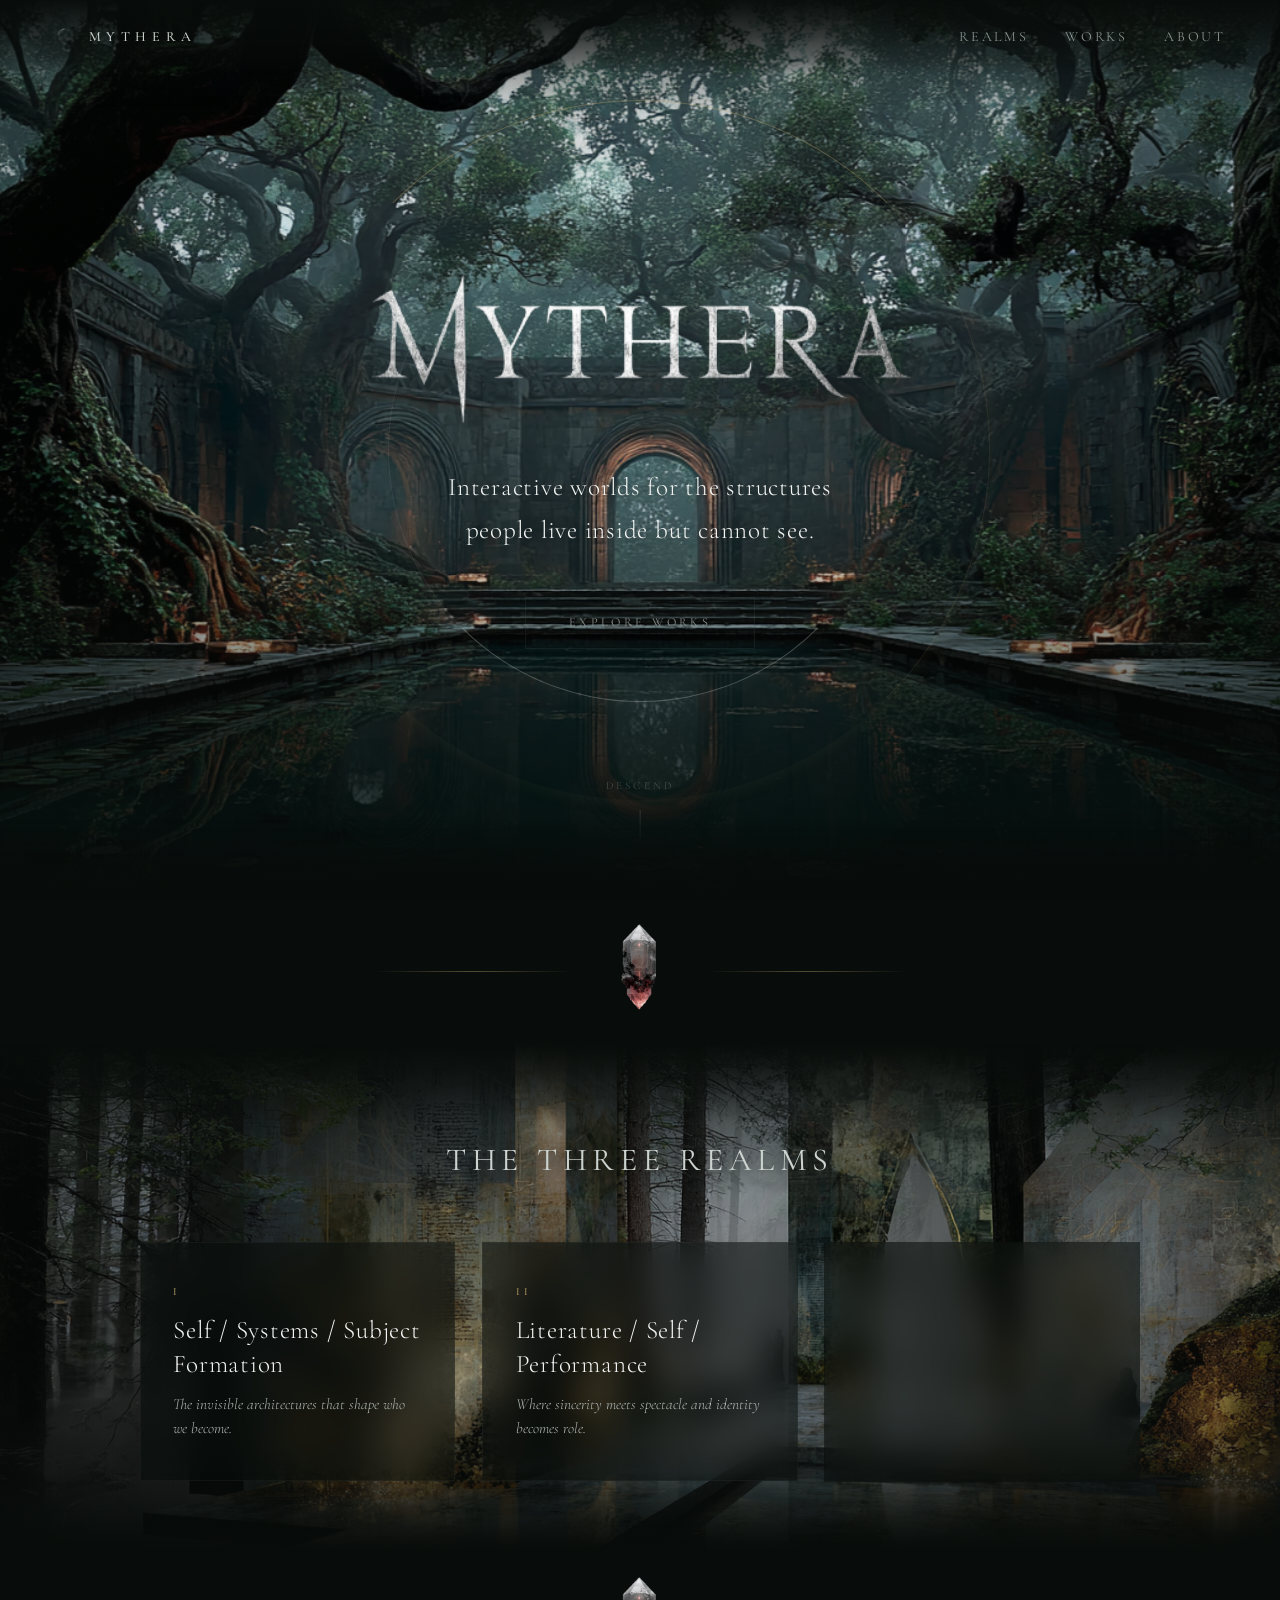
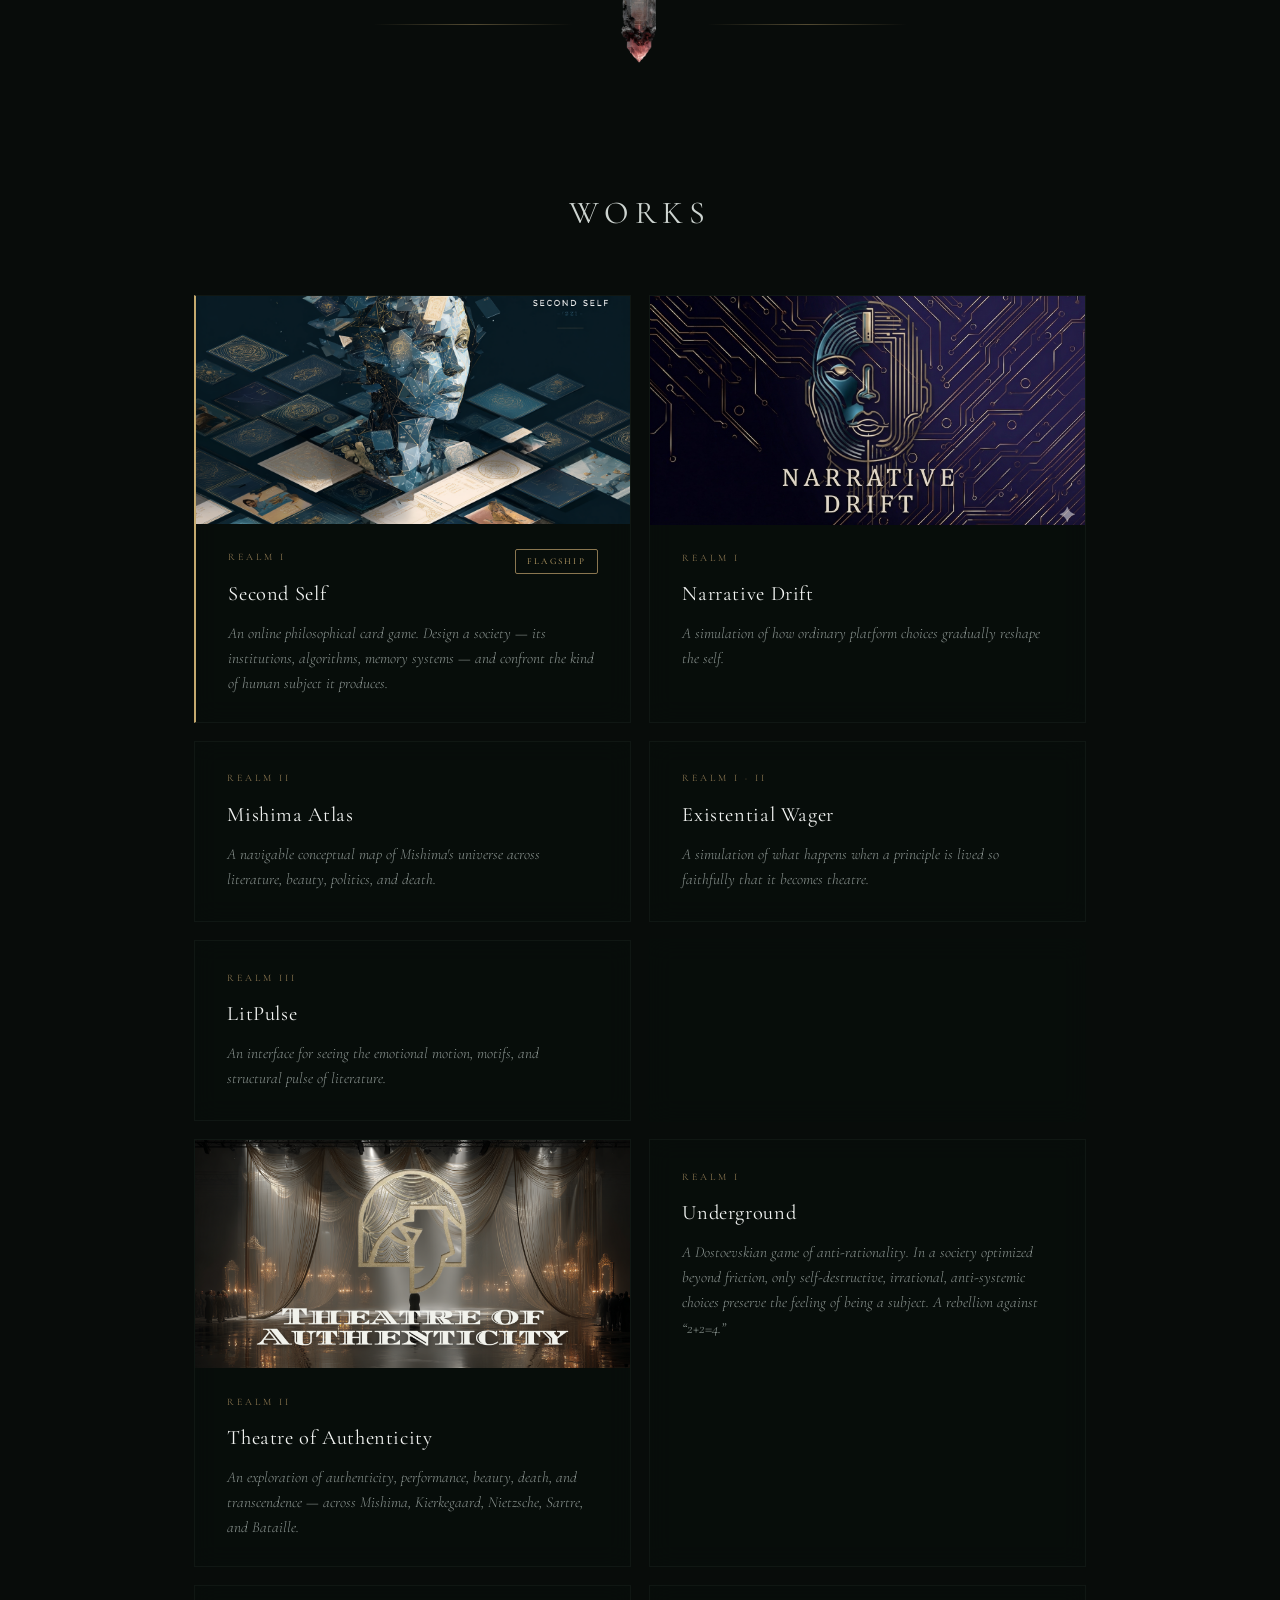
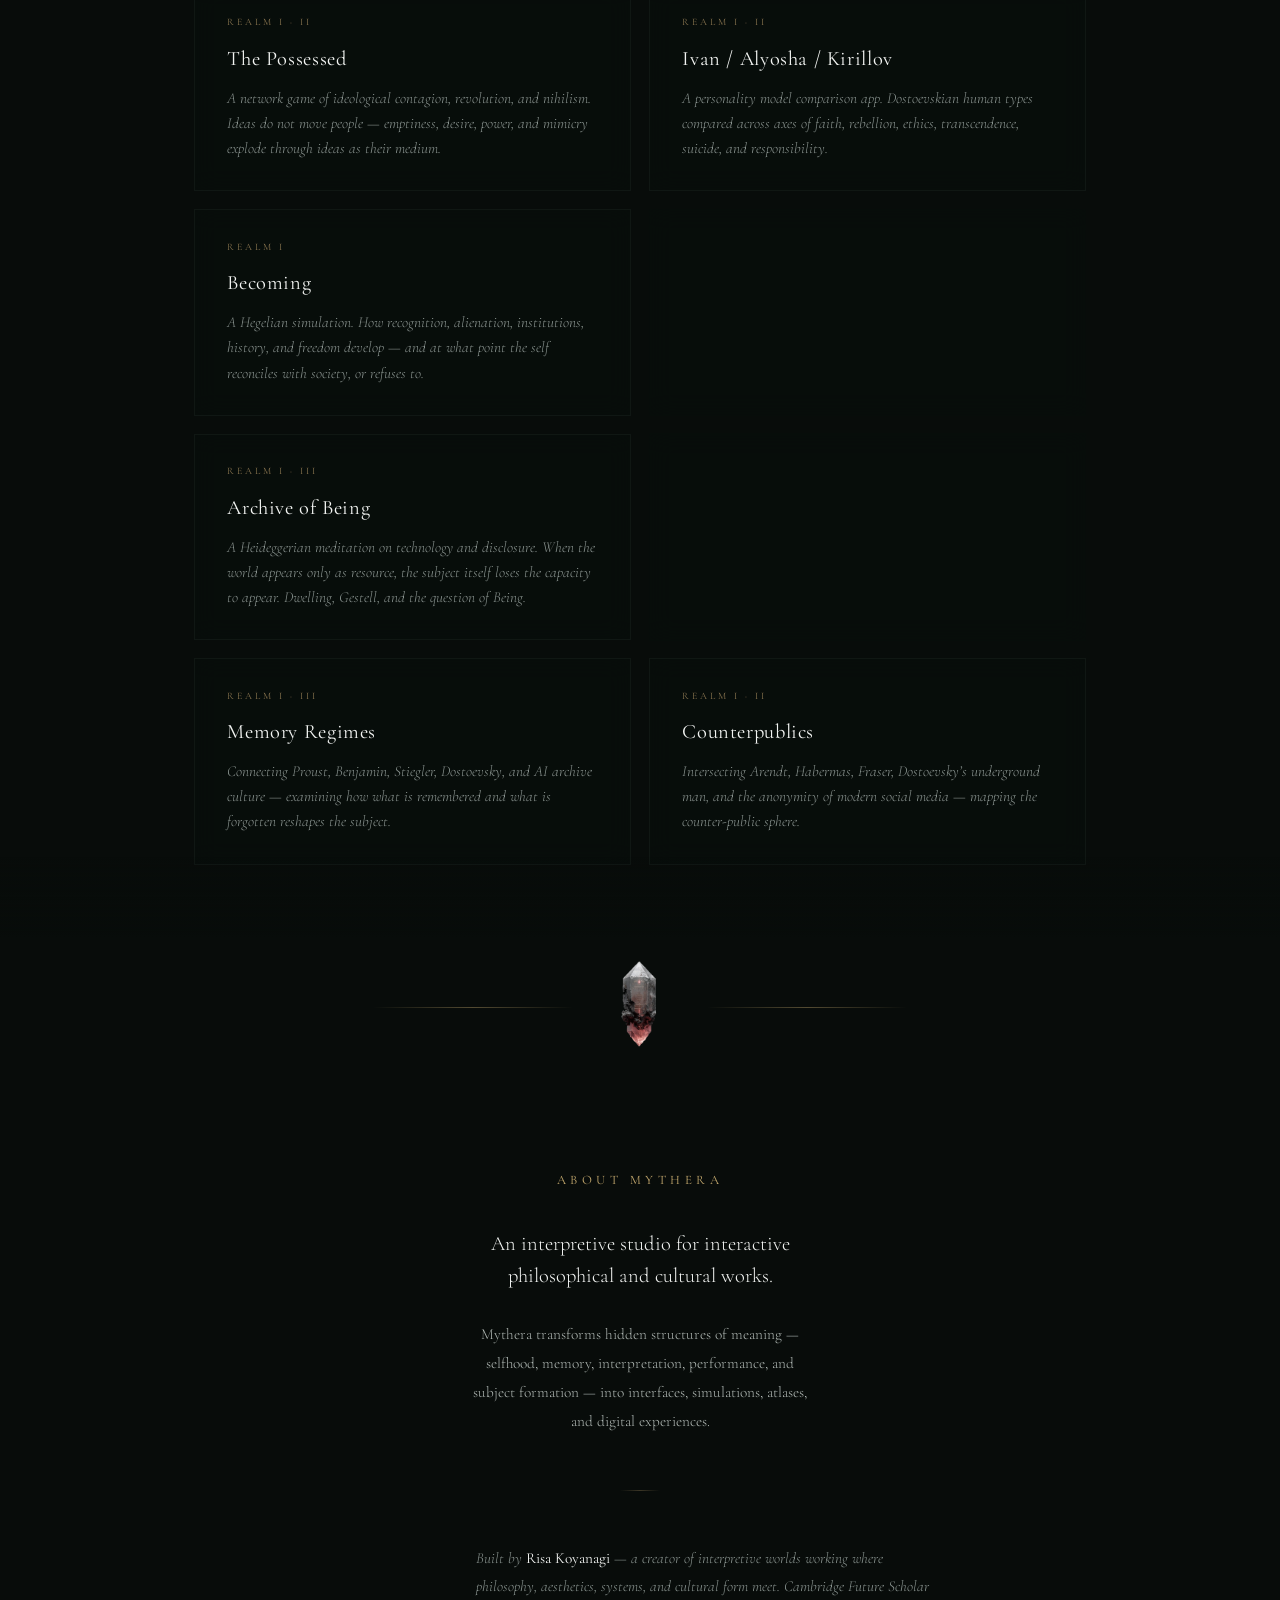
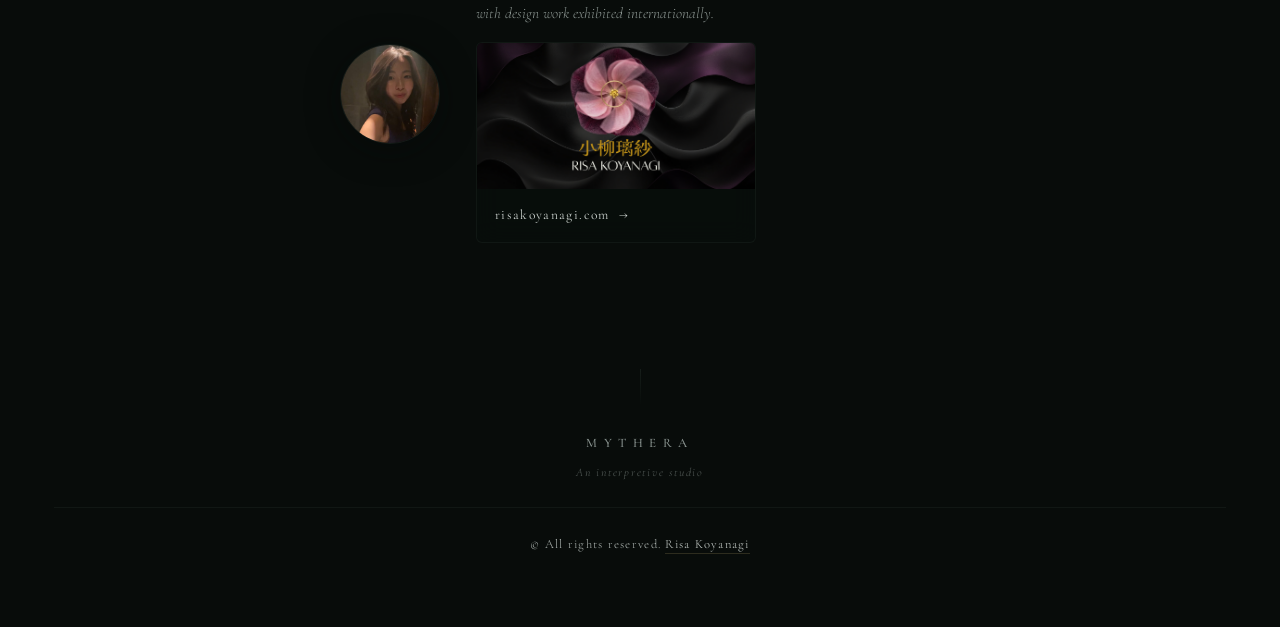
==== commit 46c0047d: "Add 10 new philosophical works and redesign Three Realms section New works added across Dostoevsky, " ====
--- a/index.html
+++ b/index.html
@@ -87,41 +87,28 @@
 
     <!-- THREE REALMS -->
     <section class="realms" id="realms">
+      <div class="realms__bg" aria-hidden="true"></div>
+      <div class="realms__bg-vignette" aria-hidden="true"></div>
       <h2 class="realms__heading">The Three Realms</h2>
 
       <div class="realms__grid">
 
-        <div class="realm-card">
-          <div class="realm-card__image">
-            <img src="public/images/mythera-1.png" alt="" class="realm-card__img">
-          </div>
-          <div class="realm-card__body">
-            <span class="realm-card__index">I</span>
-            <h3 class="realm-card__title">Self / Systems / Subject Formation</h3>
-            <p class="realm-card__desc">The invisible architectures that shape who we become.</p>
-          </div>
-        </div>
-
-        <div class="realm-card">
-          <div class="realm-card__image">
-            <img src="public/images/mythera-2.png" alt="" class="realm-card__img">
-          </div>
-          <div class="realm-card__body">
-            <span class="realm-card__index">II</span>
-            <h3 class="realm-card__title">Literature / Self / Performance</h3>
-            <p class="realm-card__desc">Where sincerity meets spectacle and identity becomes role.</p>
-          </div>
-        </div>
-
-        <div class="realm-card">
-          <div class="realm-card__image">
-            <img src="public/images/mythera-6.png" alt="" class="realm-card__img">
-          </div>
-          <div class="realm-card__body">
-            <span class="realm-card__index">III</span>
-            <h3 class="realm-card__title">Aesthetics / Interpretation / Form</h3>
-            <p class="realm-card__desc">The hidden structure of beauty made experientially legible.</p>
-          </div>
+        <div class="realm-card reveal">
+          <span class="realm-card__index">I</span>
+          <h3 class="realm-card__title">Self / Systems / Subject Formation</h3>
+          <p class="realm-card__desc">The invisible architectures that shape who we become.</p>
+        </div>
+
+        <div class="realm-card reveal">
+          <span class="realm-card__index">II</span>
+          <h3 class="realm-card__title">Literature / Self / Performance</h3>
+          <p class="realm-card__desc">Where sincerity meets spectacle and identity becomes role.</p>
+        </div>
+
+        <div class="realm-card reveal">
+          <span class="realm-card__index">III</span>
+          <h3 class="realm-card__title">Aesthetics / Interpretation / Form</h3>
+          <p class="realm-card__desc">The hidden structure of beauty made experientially legible.</p>
         </div>
 
       </div>
@@ -180,6 +167,69 @@
           <span class="work-card__realm">Realm III</span>
           <span class="work-card__title">Scoreless</span>
           <span class="work-card__desc">A music interface for feeling form, tension, and movement without reading notation.</span>
+        </div>
+
+        <div class="work-card work-card--has-image">
+          <img src="public/images/Theatre of Authenticity.png" alt="" class="work-card__image">
+          <div class="work-card__body">
+            <span class="work-card__realm">Realm II</span>
+            <span class="work-card__title">Theatre of Authenticity</span>
+            <span class="work-card__desc">An exploration of authenticity, performance, beauty, death, and transcendence &mdash; across Mishima, Kierkegaard, Nietzsche, Sartre, and Bataille.</span>
+          </div>
+        </div>
+
+        <div class="work-card">
+          <span class="work-card__realm">Realm I</span>
+          <span class="work-card__title">Underground</span>
+          <span class="work-card__desc">A Dostoevskian game of anti-rationality. In a society optimized beyond friction, only self-destructive, irrational, anti-systemic choices preserve the feeling of being a subject. A rebellion against &ldquo;2+2=4.&rdquo;</span>
+        </div>
+
+        <div class="work-card">
+          <span class="work-card__realm">Realm I &middot; II</span>
+          <span class="work-card__title">The Possessed</span>
+          <span class="work-card__desc">A network game of ideological contagion, revolution, and nihilism. Ideas do not move people &mdash; emptiness, desire, power, and mimicry explode through ideas as their medium.</span>
+        </div>
+
+        <div class="work-card">
+          <span class="work-card__realm">Realm I &middot; II</span>
+          <span class="work-card__title">Ivan / Alyosha / Kirillov</span>
+          <span class="work-card__desc">A personality model comparison app. Dostoevskian human types compared across axes of faith, rebellion, ethics, transcendence, suicide, and responsibility.</span>
+        </div>
+
+        <div class="work-card">
+          <span class="work-card__realm">Realm I</span>
+          <span class="work-card__title">Becoming</span>
+          <span class="work-card__desc">A Hegelian simulation. How recognition, alienation, institutions, history, and freedom develop &mdash; and at what point the self reconciles with society, or refuses to.</span>
+        </div>
+
+        <div class="work-card">
+          <span class="work-card__realm">Realm I &middot; II</span>
+          <span class="work-card__title">The Last Man</span>
+          <span class="work-card__desc">A Nietzschean society-design game. Balance comfort, stability, equality, creation, danger, and self-overcoming. Too much stability breeds the Last Man; too much risk shatters everything.</span>
+        </div>
+
+        <div class="work-card">
+          <span class="work-card__realm">Realm I &middot; III</span>
+          <span class="work-card__title">Archive of Being</span>
+          <span class="work-card__desc">A Heideggerian meditation on technology and disclosure. When the world appears only as resource, the subject itself loses the capacity to appear. Dwelling, Gestell, and the question of Being.</span>
+        </div>
+
+        <div class="work-card">
+          <span class="work-card__realm">Realm I &middot; II &middot; III</span>
+          <span class="work-card__title">After Reason</span>
+          <span class="work-card__desc">A series drawing from Adorno, Benjamin, Arendt, and Habermas. Memory, catastrophe, the public sphere, authority, mechanical reproduction, discourse, and historical experience.</span>
+        </div>
+
+        <div class="work-card">
+          <span class="work-card__realm">Realm I &middot; III</span>
+          <span class="work-card__title">Memory Regimes</span>
+          <span class="work-card__desc">Connecting Proust, Benjamin, Stiegler, Dostoevsky, and AI archive culture &mdash; examining how what is remembered and what is forgotten reshapes the subject.</span>
+        </div>
+
+        <div class="work-card">
+          <span class="work-card__realm">Realm I &middot; II</span>
+          <span class="work-card__title">Counterpublics</span>
+          <span class="work-card__desc">Intersecting Arendt, Habermas, Fraser, Dostoevsky&rsquo;s underground man, and the anonymity of modern social media &mdash; mapping the counter-public sphere.</span>
         </div>
 
       </div>
--- a/styles.css
+++ b/styles.css
@@ -291,21 +291,40 @@
 
 
 /* ============================================
-   THREE REALMS — Compact cards
+   THREE REALMS — Cards over shared background
    ============================================ */
 .realms {
+  position: relative;
   padding: 5rem 3rem 4rem;
   text-align: center;
+  overflow: hidden;
+}
+
+.realms__bg {
+  position: absolute; inset: -6% -3%;
+  background: url('public/images/mythera-1.png') center 40% / cover no-repeat;
+  z-index: 0;
+  transition: transform 1.2s ease;
+}
+
+.realms__bg-vignette {
+  position: absolute; inset: 0; z-index: 1;
+  background:
+    radial-gradient(ellipse 80% 70% at 50% 50%, transparent 20%, rgba(8,12,10,0.5) 100%),
+    linear-gradient(180deg, rgba(8,12,10,0.7) 0%, rgba(8,12,10,0.25) 30%, rgba(8,12,10,0.25) 70%, rgba(8,12,10,0.8) 100%);
 }
 
 .realms__heading {
+  position: relative; z-index: 2;
   font-size: clamp(1.3rem, 2.5vw, 1.8rem);
   font-weight: 400; letter-spacing: 0.18em;
   color: var(--color-silver); text-transform: uppercase;
   margin-bottom: 3rem;
+  text-shadow: 0 2px 20px rgba(8,12,10,0.9);
 }
 
 .realms__grid {
+  position: relative; z-index: 2;
   display: grid;
   grid-template-columns: repeat(3, 1fr);
   gap: 1.5rem;
@@ -316,50 +335,21 @@
 /* Realm card */
 .realm-card {
   position: relative;
-  aspect-ratio: 3 / 4;
-  overflow: hidden;
+  padding: 2.2rem 1.8rem;
+  background: rgba(8, 14, 12, 0.55);
   border: 1px solid var(--color-glass-edge);
+  backdrop-filter: blur(16px);
+  -webkit-backdrop-filter: blur(16px);
   text-align: left;
   cursor: default;
-  transition: transform 0.8s cubic-bezier(0.25,0.1,0.25,1), border-color 0.8s, box-shadow 0.8s;
-}
-
-.realm-card__image {
-  position: absolute; inset: 0;
-  overflow: hidden;
-}
-
-.realm-card__img {
-  width: 100%; height: 100%;
-  object-fit: cover;
-  transition: transform 1.2s ease;
-}
-
-.realm-card:hover .realm-card__img {
-  transform: scale(1.05);
-}
-
-.realm-card::after {
-  content: '';
-  position: absolute; inset: 0; z-index: 1;
-  background: linear-gradient(to top, rgba(8,12,10,0.92) 0%, rgba(8,12,10,0.6) 30%, rgba(8,12,10,0.15) 55%, transparent 100%);
-  transition: background 0.8s;
-}
-
-.realm-card:hover::after {
-  background: linear-gradient(to top, rgba(8,12,10,0.85) 0%, rgba(8,12,10,0.4) 30%, rgba(8,12,10,0.08) 55%, transparent 100%);
+  transition: transform 0.8s cubic-bezier(0.25,0.1,0.25,1), border-color 0.8s, box-shadow 0.8s, background 0.8s;
 }
 
 .realm-card:hover {
   border-color: rgba(80,100,90,0.3);
   box-shadow: 0 20px 60px rgba(5,8,7,0.5);
   transform: translateY(-4px);
-}
-
-.realm-card__body {
-  position: absolute; bottom: 0; left: 0; right: 0;
-  z-index: 2;
-  padding: 1.8rem;
+  background: rgba(8, 14, 12, 0.7);
 }
 
 .realm-card__index {
@@ -673,7 +663,6 @@
    ============================================ */
 @media (max-width: 900px) {
   .realms__grid { grid-template-columns: 1fr; max-width: 400px; margin: 0 auto; }
-  .realm-card { aspect-ratio: 4 / 3; }
   .works__grid { grid-template-columns: 1fr; }
   .works { padding: 4rem 2rem 3rem; }
   .about { padding: 4rem 2rem 3rem; }
